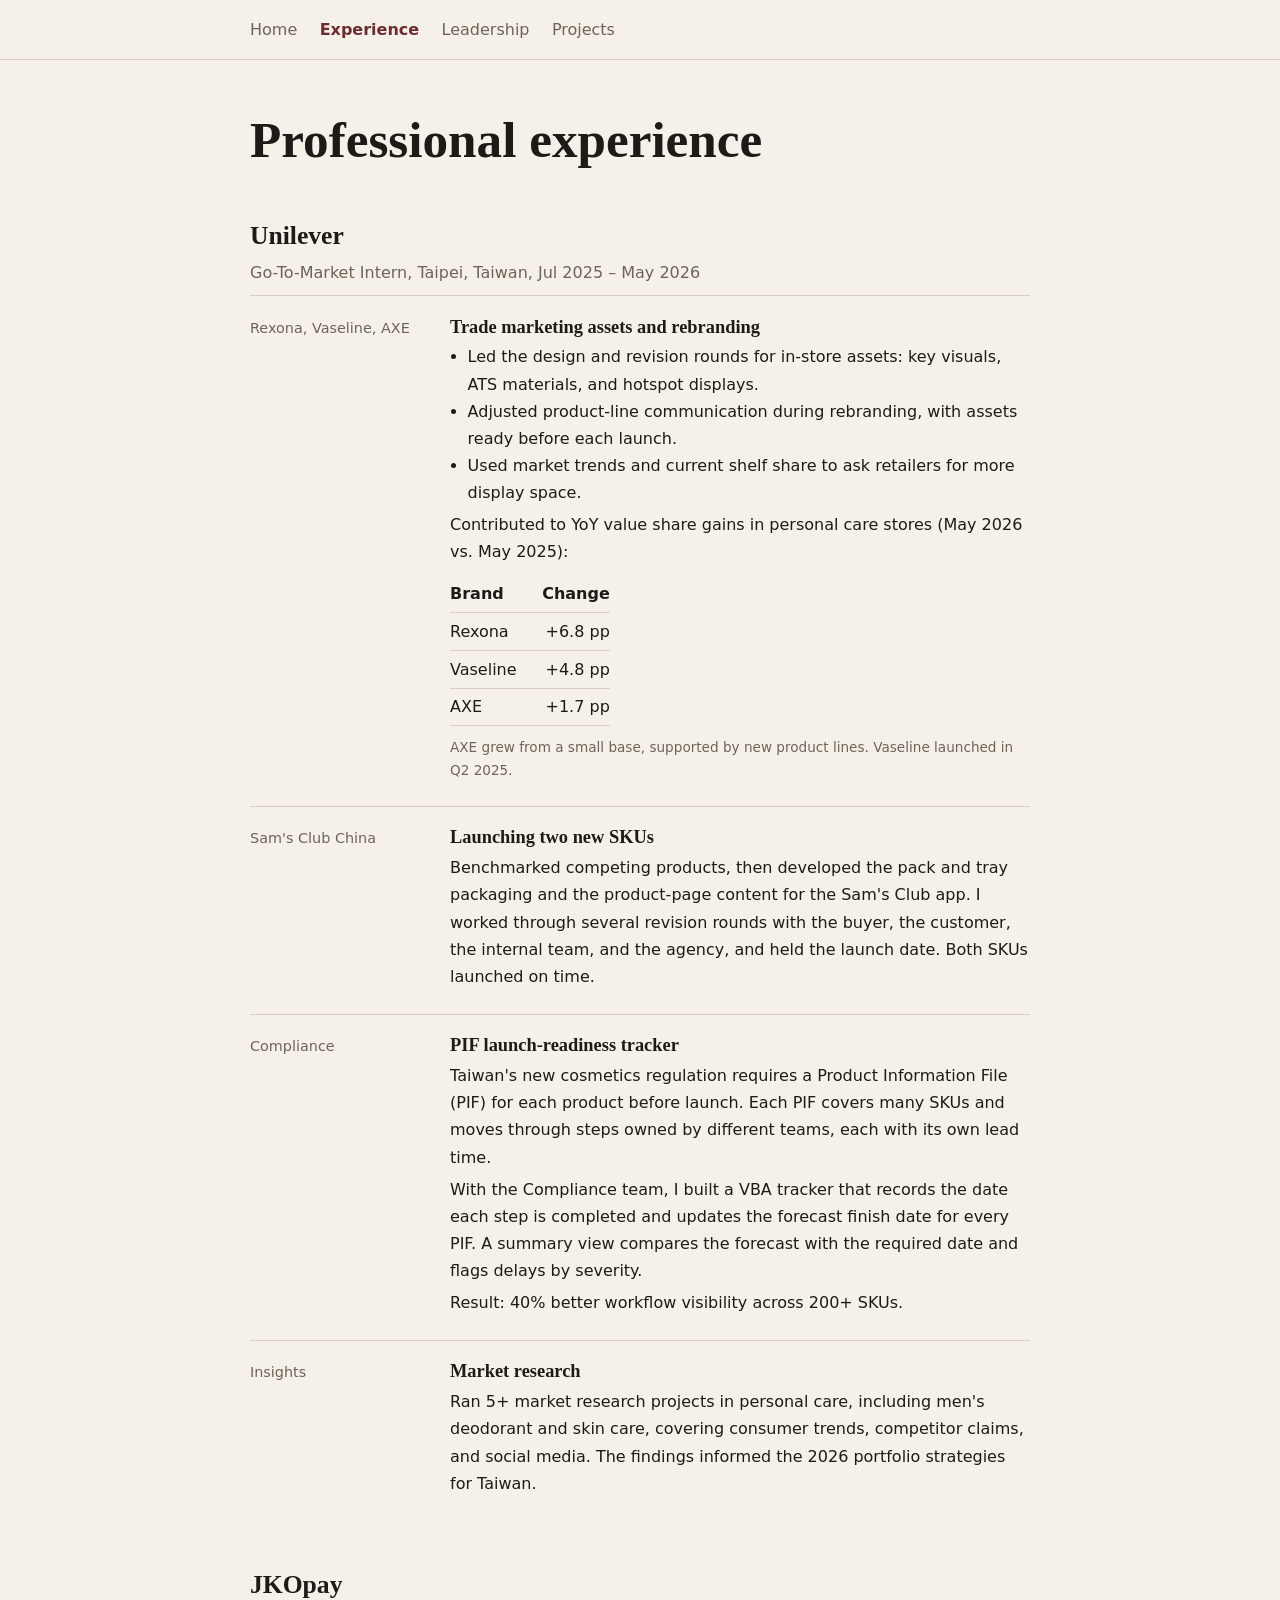
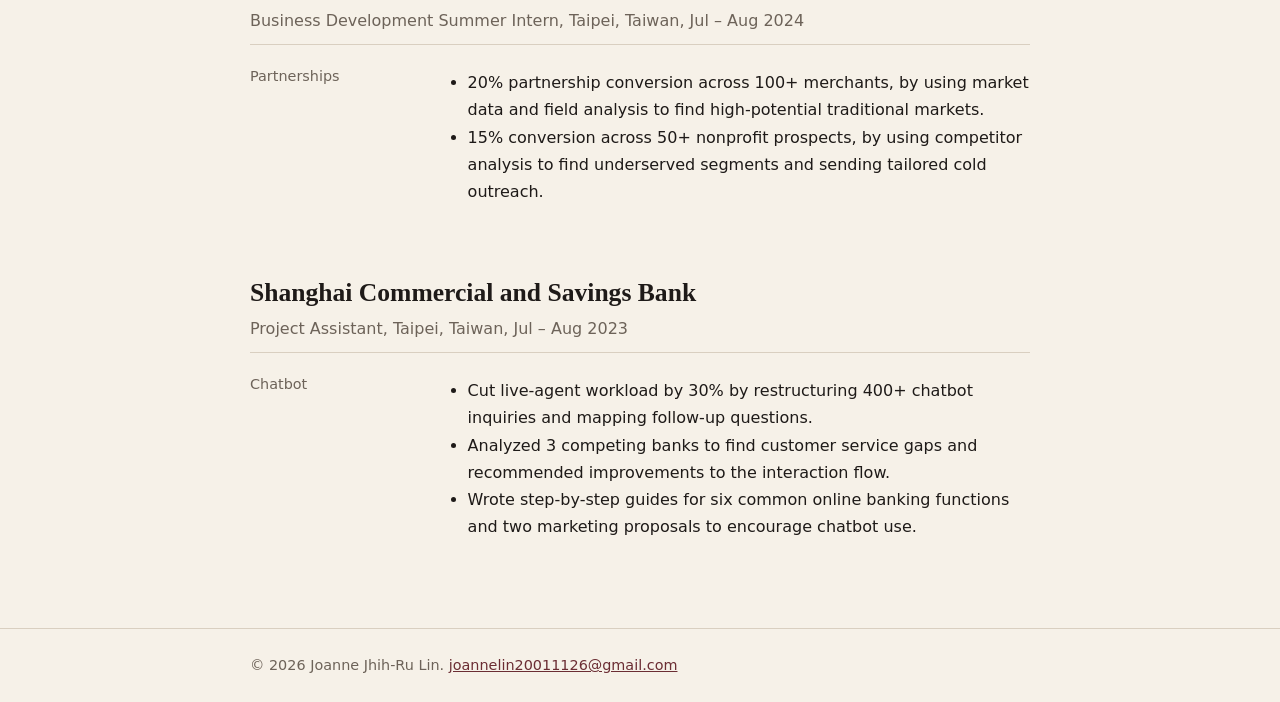
==== experience.html @ 6966dfb2 "Add files via upload" ====
<!DOCTYPE html>
<html lang="en"><head><meta charset="UTF-8"><meta name="viewport" content="width=device-width,initial-scale=1">
<title>Experience | Joanne Lin</title><meta name="description" content="Portfolio of Joanne Jhih-Ru Lin: go-to-market, marketing and consumer analytics.">
<link rel="stylesheet" href="style.css"></head><body>
<nav><div class="wrap"><a href="index.html">Home</a><a href="experience.html" aria-current="page">Experience</a><a href="leadership.html">Leadership</a><a href="projects.html">Projects</a></div></nav>
<div class="wrap">
<h1>Professional experience</h1>
<h2 id="unilever">Unilever</h2>
<p class="sub">Go-To-Market Intern, Taipei, Taiwan, Jul 2025 – May 2026</p>
<div class="row"><div class="when">Rexona, Vaseline, AXE</div><div><h3>Trade marketing assets and rebranding</h3>
<ul><li>Led the design and revision rounds for in-store assets: key visuals, ATS materials, and hotspot displays.</li>
<li>Adjusted product-line communication during rebranding, with assets ready before each launch.</li>
<li>Used market trends and current shelf share to ask retailers for more display space.</li></ul>
<p>Contributed to YoY value share gains in personal care stores (May 2026 vs. May 2025):</p>
<table><tr><th>Brand</th><th>Change</th></tr><tr><td>Rexona</td><td>+6.8 pp</td></tr><tr><td>Vaseline</td><td>+4.8 pp</td></tr><tr><td>AXE</td><td>+1.7 pp</td></tr></table>
<p class="note">AXE grew from a small base, supported by new product lines. Vaseline launched in Q2 2025.</p></div></div>
<div class="row"><div class="when">Sam's Club China</div><div><h3>Launching two new SKUs</h3>
<p>Benchmarked competing products, then developed the pack and tray packaging and the product-page content for the Sam's Club app. I worked through several revision rounds with the buyer, the customer, the internal team, and the agency, and held the launch date. Both SKUs launched on time.</p></div></div>
<div class="row"><div class="when">Compliance</div><div><h3>PIF launch-readiness tracker</h3>
<p>Taiwan's new cosmetics regulation requires a Product Information File (PIF) for each product before launch. Each PIF covers many SKUs and moves through steps owned by different teams, each with its own lead time.</p>
<p>With the Compliance team, I built a VBA tracker that records the date each step is completed and updates the forecast finish date for every PIF. A summary view compares the forecast with the required date and flags delays by severity.</p>
<p>Result: 40% better workflow visibility across 200+ SKUs.</p></div></div>
<div class="row"><div class="when">Insights</div><div><h3>Market research</h3>
<p>Ran 5+ market research projects in personal care, including men's deodorant and skin care, covering consumer trends, competitor claims, and social media. The findings informed the 2026 portfolio strategies for Taiwan.</p></div></div>
<h2 id="jkopay">JKOpay</h2>
<p class="sub">Business Development Summer Intern, Taipei, Taiwan, Jul – Aug 2024</p>
<div class="row"><div class="when">Partnerships</div><div>
<ul><li>20% partnership conversion across 100+ merchants, by using market data and field analysis to find high-potential traditional markets.</li>
<li>15% conversion across 50+ nonprofit prospects, by using competitor analysis to find underserved segments and sending tailored cold outreach.</li></ul></div></div>
<h2 id="scsb">Shanghai Commercial and Savings Bank</h2>
<p class="sub">Project Assistant, Taipei, Taiwan, Jul – Aug 2023</p>
<div class="row"><div class="when">Chatbot</div><div>
<ul><li>Cut live-agent workload by 30% by restructuring 400+ chatbot inquiries and mapping follow-up questions.</li>
<li>Analyzed 3 competing banks to find customer service gaps and recommended improvements to the interaction flow.</li>
<li>Wrote step-by-step guides for six common online banking functions and two marketing proposals to encourage chatbot use.</li></ul></div></div>
</div>
<footer><div class="wrap">© 2026 Joanne Jhih-Ru Lin. <a href="mailto:joannelin20011126@gmail.com">joannelin20011126@gmail.com</a>
<!-- LinkedIn: add  <a href="YOUR-LINKEDIN-URL">LinkedIn</a>  here -->
</div></footer>
</body></html>
---- style.css ----
:root{--bg:#f6f1e8;--ink:#1e1a18;--mute:#6d6359;--wine:#6b2d33;--line:#d9cfc0}
*{box-sizing:border-box}
html{scroll-behavior:smooth}
body{margin:0;background:var(--bg);color:var(--ink);font:16px/1.7 system-ui,-apple-system,"Segoe UI","Noto Sans TC",sans-serif}
.wrap{max-width:820px;margin:0 auto;padding:0 1.25rem}
nav{border-bottom:1px solid var(--line)}
nav .wrap{display:flex;flex-wrap:wrap;gap:1.4rem;padding:1rem 1.25rem}
nav a{color:var(--mute);text-decoration:none}
nav a[aria-current]{color:var(--wine);font-weight:600}
a{color:var(--wine)}
a:focus-visible{outline:2px solid var(--wine);outline-offset:3px}
h1,h2,h3{font-family:Georgia,"Noto Serif TC",serif;line-height:1.25}
h1{font-size:clamp(2rem,6vw,3.2rem);margin:3rem 0 .6rem}
h2{font-size:1.6rem;margin:3rem 0 .4rem}
h3{font-size:1.15rem;margin:0 0 .3rem}
.lead{font-size:1.2rem;max-width:36rem;color:var(--mute)}
.btn{display:inline-block;padding:.6rem 1.2rem;margin:0 .6rem .6rem 0;border:1px solid var(--wine);color:var(--wine);text-decoration:none;border-radius:4px}
.btn.p{background:var(--wine);color:#fff}
.facts{display:flex;flex-wrap:wrap;gap:1.5rem 2.5rem;margin:2rem 0;padding:1rem 0;border-block:1px solid var(--line)}
.facts div{max-width:13rem;font-size:.9rem;color:var(--mute)}
.facts b{display:block;font-family:Georgia,serif;font-size:1.9rem;color:var(--wine);line-height:1.2}
.sub{color:var(--mute);margin:0 0 .6rem}
.row{display:grid;grid-template-columns:11rem 1fr;gap:0 1.5rem;padding:1.2rem 0;border-top:1px solid var(--line)}
.when{color:var(--mute);font-size:.9rem}
.row p,.row ul{margin:.3rem 0}
.row ul{padding-left:1.1rem}
.tl{border-left:2px solid var(--wine);margin:1.2rem 0 0 .3rem;padding-left:1.4rem}
.tl .row{border:0;padding:.7rem 0;position:relative;grid-template-columns:10.5rem 1fr}
.tl .row:before{content:"";position:absolute;left:-1.85rem;top:1.25rem;width:10px;height:10px;border-radius:50%;background:var(--wine)}
table{border-collapse:collapse;margin:.6rem 0}
th,td{padding:.3rem 1.6rem .3rem 0;border-bottom:1px solid var(--line);text-align:left}
th:last-child,td:last-child{text-align:right;padding-right:0}
.note{font-size:.85rem;color:var(--mute)}
footer{margin-top:4rem;padding:1.5rem 0;border-top:1px solid var(--line);color:var(--mute);font-size:.9rem}
@media(max-width:640px){.row,.tl .row{grid-template-columns:1fr}.when{margin-bottom:.2rem}}
@media(prefers-reduced-motion:reduce){html{scroll-behavior:auto}}
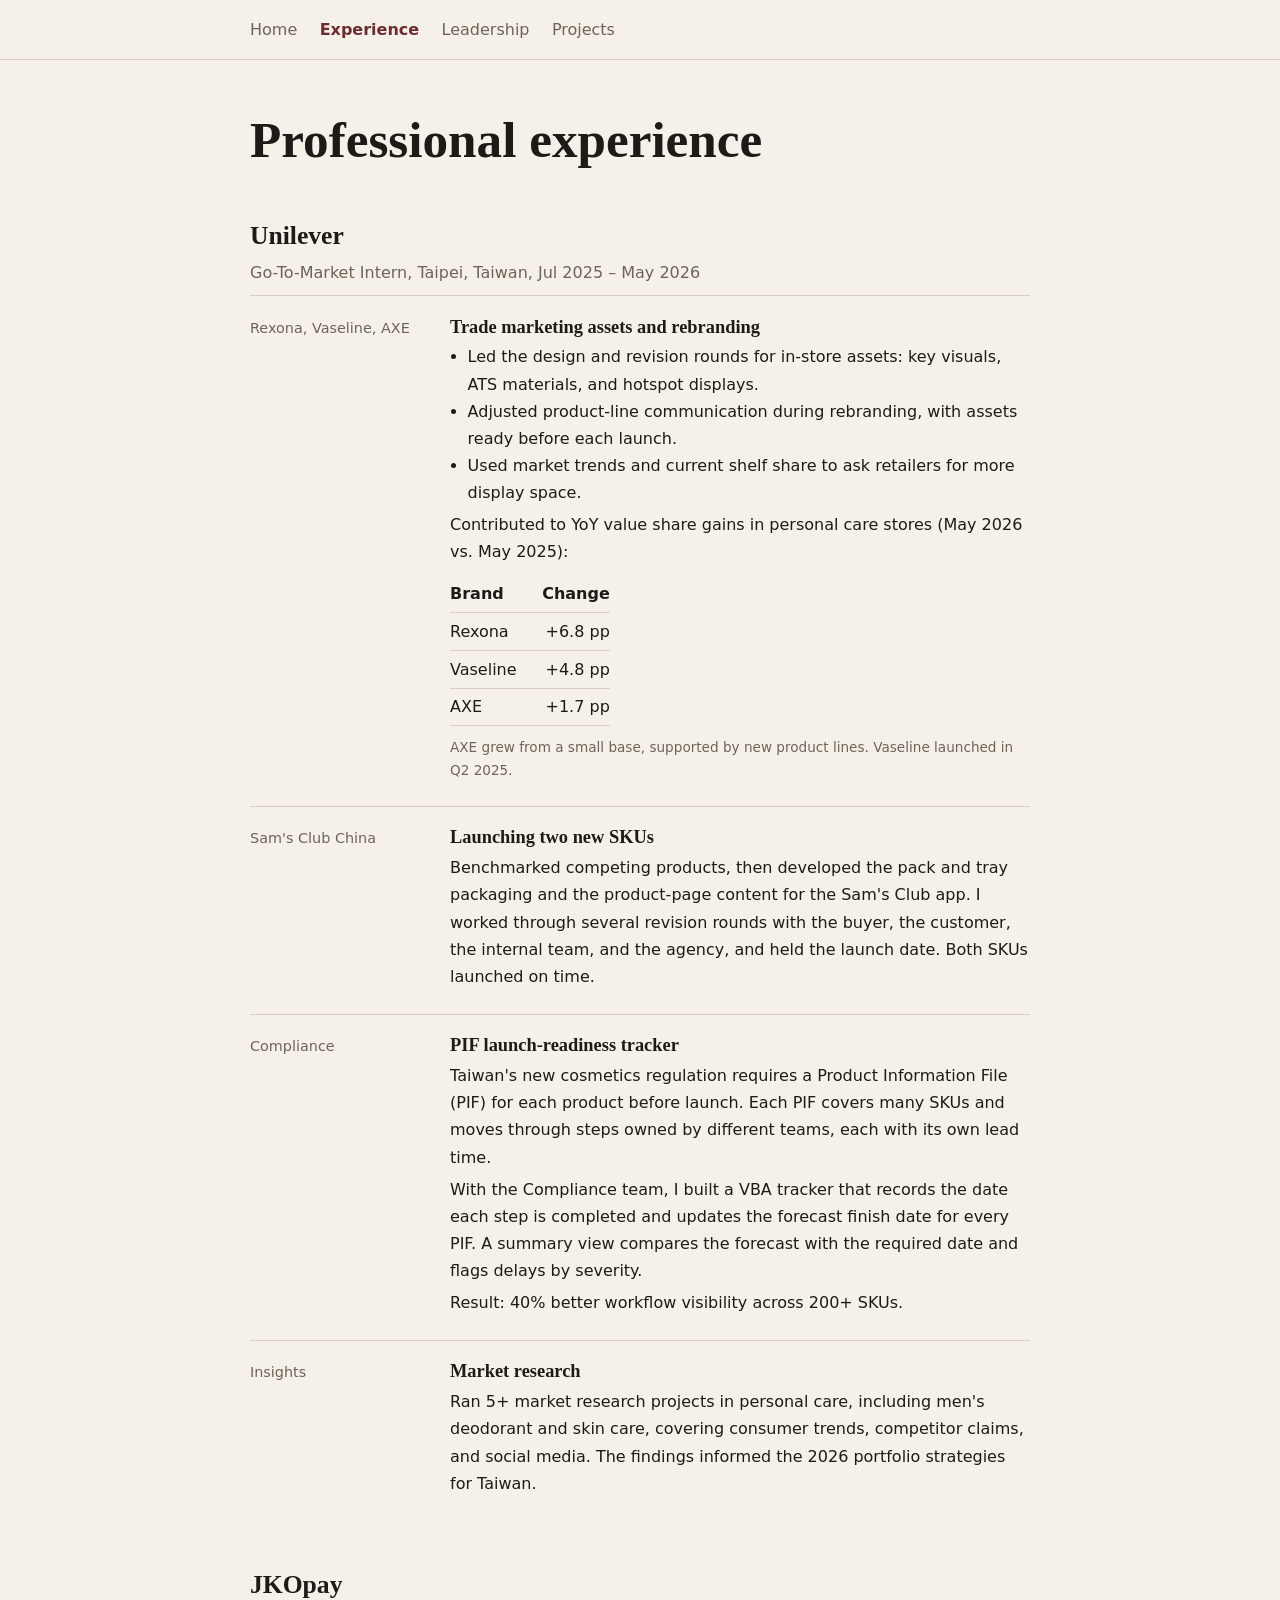
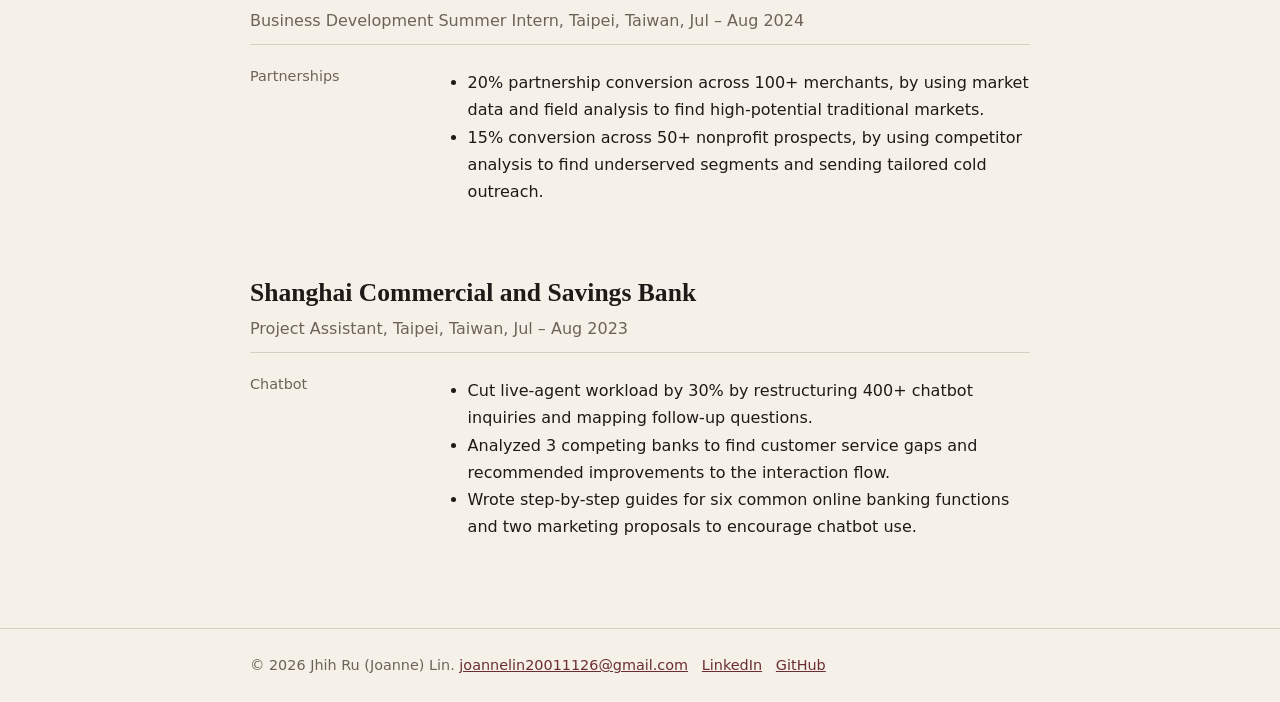
==== commit 74f88f7c: "Add files via upload" ====
--- a/experience.html
+++ b/experience.html
@@ -34,7 +34,7 @@
 <li>Analyzed 3 competing banks to find customer service gaps and recommended improvements to the interaction flow.</li>
 <li>Wrote step-by-step guides for six common online banking functions and two marketing proposals to encourage chatbot use.</li></ul></div></div>
 </div>
-<footer><div class="wrap">© 2026 Joanne Jhih-Ru Lin. <a href="mailto:joannelin20011126@gmail.com">joannelin20011126@gmail.com</a>
-<!-- LinkedIn: add  <a href="YOUR-LINKEDIN-URL">LinkedIn</a>  here -->
+<footer><div class="wrap">© 2026 Jhih Ru (Joanne) Lin. <a href="mailto:joannelin20011126@gmail.com">joannelin20011126@gmail.com</a>
+&nbsp; <a href="https://www.linkedin.com/in/joannelin1126">LinkedIn</a> &nbsp; <a href="https://github.com/joannelin1126?tab=repositories">GitHub</a>
 </div></footer>
 </body></html>
--- a/style.css
+++ b/style.css
@@ -3,6 +3,7 @@
 html{scroll-behavior:smooth}
 body{margin:0;background:var(--bg);color:var(--ink);font:16px/1.7 system-ui,-apple-system,"Segoe UI","Noto Sans TC",sans-serif}
 .wrap{max-width:820px;margin:0 auto;padding:0 1.25rem}
+.wrap.wide{max-width:1040px}
 nav{border-bottom:1px solid var(--line)}
 nav .wrap{display:flex;flex-wrap:wrap;gap:1.4rem;padding:1rem 1.25rem}
 nav a{color:var(--mute);text-decoration:none}
@@ -24,13 +25,41 @@
 .when{color:var(--mute);font-size:.9rem}
 .row p,.row ul{margin:.3rem 0}
 .row ul{padding-left:1.1rem}
-.tl{border-left:2px solid var(--wine);margin:1.2rem 0 0 .3rem;padding-left:1.4rem}
-.tl .row{border:0;padding:.7rem 0;position:relative;grid-template-columns:10.5rem 1fr}
-.tl .row:before{content:"";position:absolute;left:-1.85rem;top:1.25rem;width:10px;height:10px;border-radius:50%;background:var(--wine)}
 table{border-collapse:collapse;margin:.6rem 0}
 th,td{padding:.3rem 1.6rem .3rem 0;border-bottom:1px solid var(--line);text-align:left}
 th:last-child,td:last-child{text-align:right;padding-right:0}
 .note{font-size:.85rem;color:var(--mute)}
 footer{margin-top:4rem;padding:1.5rem 0;border-top:1px solid var(--line);color:var(--mute);font-size:.9rem}
-@media(max-width:640px){.row,.tl .row{grid-template-columns:1fr}.when{margin-bottom:.2rem}}
+.page{display:grid;grid-template-columns:250px 1fr;gap:0 3.5rem;align-items:start}
+.side{position:sticky;top:1.5rem;padding-top:2.5rem}
+.mono{width:88px;height:88px;border-radius:50%;background:var(--wine);color:var(--bg);font:700 1.9rem Georgia,serif;display:grid;place-items:center;margin-bottom:1rem}
+.side h1{font-size:1.5rem;margin:0 0 .6rem}
+.side h1 a{color:var(--ink);text-decoration:none}
+.side h1 a:hover{color:var(--wine)}
+.side p{color:var(--mute);margin:0 0 1.2rem}
+.contact{list-style:none;padding:0;margin:0 0 1.2rem}
+.contact li{display:flex;align-items:center;gap:.6rem;margin:.4rem 0}
+.contact a{color:var(--ink);text-decoration:none;overflow-wrap:anywhere}
+.contact a:hover{color:var(--wine)}
+.ic{width:18px;height:18px;fill:currentColor;flex:none;color:var(--wine)}
+.main h2:first-child{margin-top:2.6rem}
+.item{display:grid;grid-template-columns:1fr auto;gap:0 1.5rem;padding:.9rem 0;border-top:1px solid var(--line)}
+.item h3{font-size:1.12rem;margin:0}
+.org{color:var(--wine);font-weight:600}
+.item .r{text-align:right;color:var(--mute);font-size:.9rem}
+.item p{grid-column:1/-1;margin:.3rem 0 0}
+.tl{border-left:2px solid var(--wine);margin:1rem 0 0 .3rem;padding-left:1.4rem}
+.tl .item{border:0;position:relative;padding:.8rem 0}
+.tl .item:before{content:"";position:absolute;left:-1.85rem;top:1.3rem;width:10px;height:10px;border-radius:50%;background:var(--wine)}
+.sk{margin:1rem 0 .4rem;font-weight:600}
+.chip{display:inline-block;padding:.15rem .8rem;margin:.2rem .35rem .2rem 0;border-radius:99px;border:1px solid var(--line);background:#fffdf8;font-size:.92rem}
+.chip i{font-style:normal;color:var(--mute);font-size:.8rem;margin-left:.3rem}
+.chip.code{background:var(--wine);border-color:var(--wine);color:var(--bg);font-family:ui-monospace,Menlo,Consolas,monospace;font-size:.88rem}
+.chip.tool{border-color:var(--wine);color:var(--wine)}
+.soft{display:grid;grid-template-columns:repeat(auto-fit,minmax(220px,1fr));gap:1rem 1.6rem;margin-top:.6rem}
+.soft div{border-left:3px solid var(--wine);padding-left:.8rem}
+.soft b{display:block}
+.soft span{color:var(--mute);font-size:.88rem;line-height:1.5;display:block}
+@media(max-width:860px){.page{grid-template-columns:1fr}.side{position:static;padding-top:1.5rem}.main h2:first-child{margin-top:1.5rem}}
+@media(max-width:640px){.row{grid-template-columns:1fr}.when{margin-bottom:.2rem}.item{grid-template-columns:1fr}.item .r{text-align:left}}
 @media(prefers-reduced-motion:reduce){html{scroll-behavior:auto}}
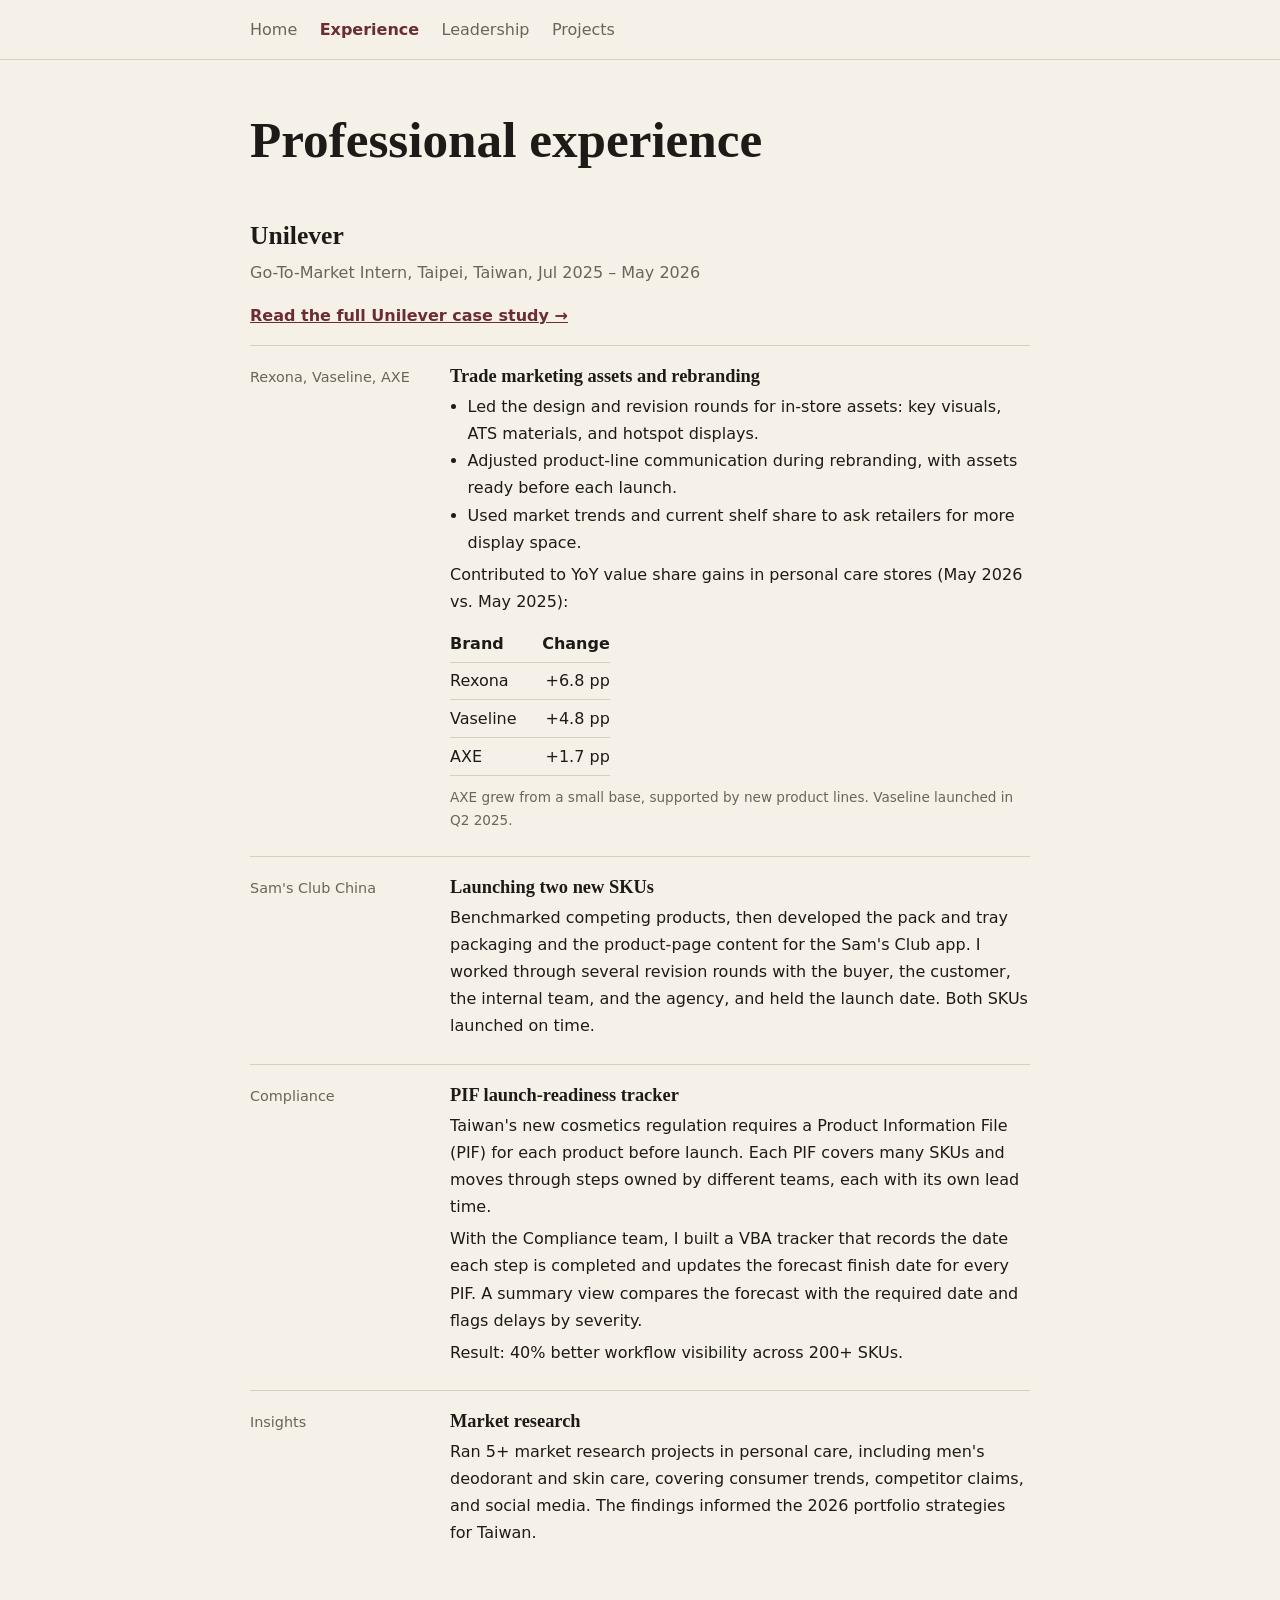
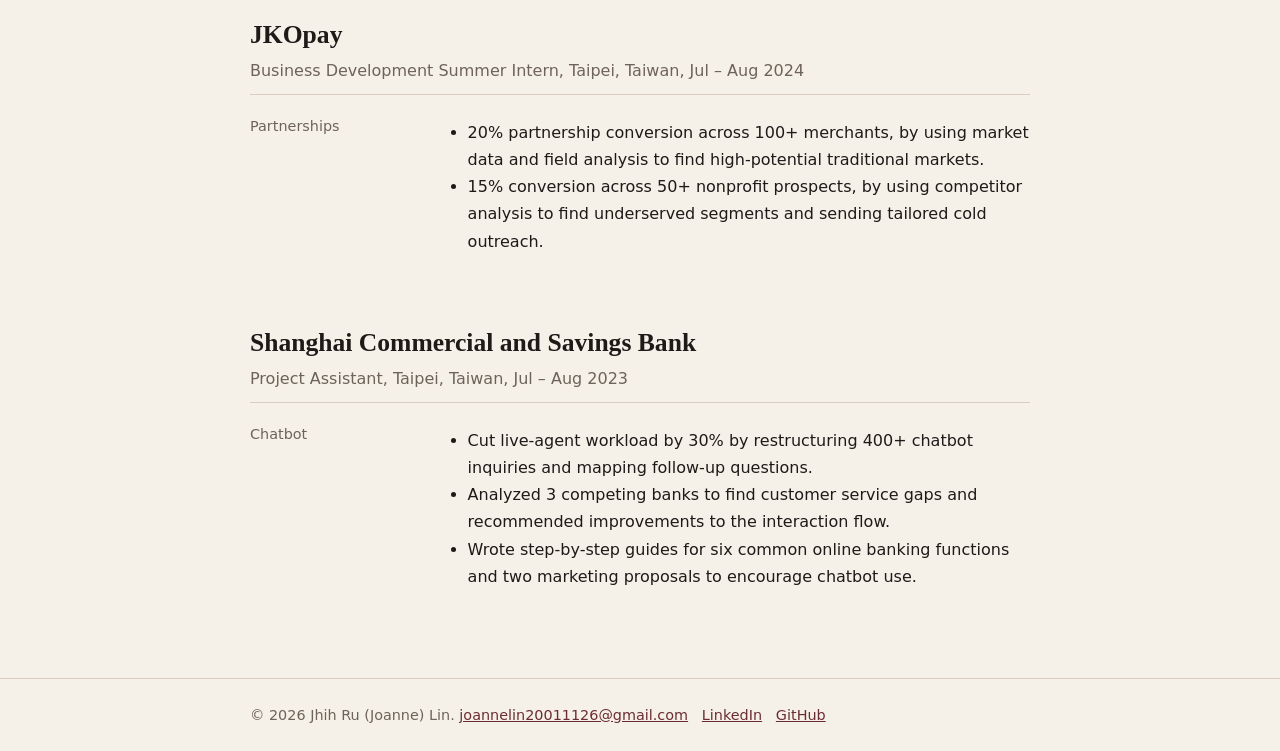
==== commit eb38e1d4: "Add files via upload" ====
--- a/experience.html
+++ b/experience.html
@@ -7,6 +7,7 @@
 <h1>Professional experience</h1>
 <h2 id="unilever">Unilever</h2>
 <p class="sub">Go-To-Market Intern, Taipei, Taiwan, Jul 2025 – May 2026</p>
+<p><a href="unilever.html"><b>Read the full Unilever case study →</b></a></p>
 <div class="row"><div class="when">Rexona, Vaseline, AXE</div><div><h3>Trade marketing assets and rebranding</h3>
 <ul><li>Led the design and revision rounds for in-store assets: key visuals, ATS materials, and hotspot displays.</li>
 <li>Adjusted product-line communication during rebranding, with assets ready before each launch.</li>
--- a/style.css
+++ b/style.css
@@ -30,36 +30,93 @@
 th:last-child,td:last-child{text-align:right;padding-right:0}
 .note{font-size:.85rem;color:var(--mute)}
 footer{margin-top:4rem;padding:1.5rem 0;border-top:1px solid var(--line);color:var(--mute);font-size:.9rem}
-.page{display:grid;grid-template-columns:250px 1fr;gap:0 3.5rem;align-items:start}
-.side{position:sticky;top:1.5rem;padding-top:2.5rem}
-.mono{width:88px;height:88px;border-radius:50%;background:var(--wine);color:var(--bg);font:700 1.9rem Georgia,serif;display:grid;place-items:center;margin-bottom:1rem}
-.side h1{font-size:1.5rem;margin:0 0 .6rem}
-.side h1 a{color:var(--ink);text-decoration:none}
-.side h1 a:hover{color:var(--wine)}
-.side p{color:var(--mute);margin:0 0 1.2rem}
-.contact{list-style:none;padding:0;margin:0 0 1.2rem}
-.contact li{display:flex;align-items:center;gap:.6rem;margin:.4rem 0}
-.contact a{color:var(--ink);text-decoration:none;overflow-wrap:anywhere}
+.page{display:grid;grid-template-columns:260px 1fr;gap:0 3rem;align-items:start}
+.page>*{min-width:0}
+.side{position:sticky;top:1.5rem;padding-top:2.2rem}
+.photo{display:block;width:100%;height:auto;border-radius:6px;margin-bottom:1.4rem}
+.contact{list-style:none;padding:0;margin:0}
+.contact li{display:flex;align-items:center;gap:.7rem;margin:.7rem 0;font-size:.9rem}
+.contact a{color:var(--ink)}
 .contact a:hover{color:var(--wine)}
-.ic{width:18px;height:18px;fill:currentColor;flex:none;color:var(--wine)}
-.main h2:first-child{margin-top:2.6rem}
-.item{display:grid;grid-template-columns:1fr auto;gap:0 1.5rem;padding:.9rem 0;border-top:1px solid var(--line)}
-.item h3{font-size:1.12rem;margin:0}
-.org{color:var(--wine);font-weight:600}
-.item .r{text-align:right;color:var(--mute);font-size:.9rem}
-.item p{grid-column:1/-1;margin:.3rem 0 0}
-.tl{border-left:2px solid var(--wine);margin:1rem 0 0 .3rem;padding-left:1.4rem}
-.tl .item{border:0;position:relative;padding:.8rem 0}
-.tl .item:before{content:"";position:absolute;left:-1.85rem;top:1.3rem;width:10px;height:10px;border-radius:50%;background:var(--wine)}
-.sk{margin:1rem 0 .4rem;font-weight:600}
+.ic{width:20px;height:20px;fill:currentColor;flex:none;color:var(--wine)}
+.main h1{font-size:clamp(2rem,5vw,2.8rem);margin:2.2rem 0 .4rem}
+.tag{font-size:1.15rem;color:var(--mute);max-width:36rem;margin:0 0 1.1rem}
+.main h2{font-size:1.45rem;margin:2.6rem 0 .8rem}
+.main p{max-width:42rem}
+.edu{display:grid;grid-template-columns:44px 1fr auto;gap:0 1rem;align-items:start;margin:1rem 0}
+.edu img{width:44px;height:44px;border-radius:50%;object-fit:contain;background:#fff;border:1px solid var(--line);padding:2px}
+.edu img.cov{object-fit:cover;padding:0}
+.edu b{display:block;font-family:Georgia,"Noto Serif TC",serif;color:var(--wine)}
+.edu em,.edu .r{color:var(--mute);font-size:.92rem}
+.edu .r{text-align:right}
+.edu ul{margin:.2rem 0 0;padding-left:1.1rem;font-size:.92rem}
+.exp{border-left:2px solid var(--wine);padding-left:1.2rem;margin-top:.6rem}
+.job{display:grid;grid-template-columns:112px 1fr;gap:0 1.3rem;padding:.5rem 0 1.1rem}
+.job img{width:100%;max-height:64px;object-fit:contain;object-position:left top}
+.job h3{font-size:1.15rem;margin:0}
+.meta{font-size:.82rem;color:var(--mute);margin:.1rem 0 .5rem}
+.job ul{margin:0;padding-left:1.2rem}
+.sr{display:grid;grid-template-columns:110px 1fr;gap:.2rem 1rem;align-items:center;margin:.7rem 0}
+.sr b{font-family:Georgia,"Noto Serif TC",serif}
 .chip{display:inline-block;padding:.15rem .8rem;margin:.2rem .35rem .2rem 0;border-radius:99px;border:1px solid var(--line);background:#fffdf8;font-size:.92rem}
 .chip i{font-style:normal;color:var(--mute);font-size:.8rem;margin-left:.3rem}
 .chip.code{background:var(--wine);border-color:var(--wine);color:var(--bg);font-family:ui-monospace,Menlo,Consolas,monospace;font-size:.88rem}
 .chip.tool{border-color:var(--wine);color:var(--wine)}
-.soft{display:grid;grid-template-columns:repeat(auto-fit,minmax(220px,1fr));gap:1rem 1.6rem;margin-top:.6rem}
-.soft div{border-left:3px solid var(--wine);padding-left:.8rem}
-.soft b{display:block}
-.soft span{color:var(--mute);font-size:.88rem;line-height:1.5;display:block}
-@media(max-width:860px){.page{grid-template-columns:1fr}.side{position:static;padding-top:1.5rem}.main h2:first-child{margin-top:1.5rem}}
-@media(max-width:640px){.row{grid-template-columns:1fr}.when{margin-bottom:.2rem}.item{grid-template-columns:1fr}.item .r{text-align:left}}
+@media(max-width:860px){.page{grid-template-columns:minmax(0,1fr)}.contact a{overflow-wrap:anywhere}.side{position:static;display:grid;grid-template-columns:150px 1fr;gap:0 1.2rem;align-items:start;padding-top:1.2rem}.photo{margin:0}.contact li:first-child{margin-top:0}.main h1{margin-top:1.4rem}}
+@media(max-width:640px){.row{grid-template-columns:1fr}.when{margin-bottom:.2rem}.job{grid-template-columns:68px 1fr;gap:0 .9rem}.edu{grid-template-columns:44px 1fr}.edu .r{grid-column:2;text-align:left}.sr{grid-template-columns:1fr}}
 @media(prefers-reduced-motion:reduce){html{scroll-behavior:auto}}
+.uni{display:grid;grid-template-columns:230px minmax(0,1fr);gap:0 3rem;align-items:start}
+.uni [id]{scroll-margin-top:1rem}
+.toc{position:sticky;top:1rem;max-height:calc(100vh - 2rem);overflow:auto;padding:1.6rem 0;display:flex;flex-direction:column;font-size:.92rem}
+.toc a{color:var(--mute);text-decoration:none;padding:.22rem 0 .22rem .8rem;border-left:2px solid transparent}
+.toc a.h{color:var(--ink);font-weight:600;margin-top:.7rem}
+.toc a.s{padding-left:1.5rem;font-size:.86rem}
+.toc a:hover{color:var(--wine)}
+.toc a.on{color:var(--wine);border-left-color:var(--wine);font-weight:600}
+.toc b{font:700 1.25rem Georgia,serif;margin:.4rem 0 .6rem .8rem}
+.uni main h1{font-size:clamp(1.9rem,4.5vw,2.6rem);margin:2.2rem 0 .4rem}
+.uni main h2{font-size:1.9rem;margin:4.5rem 0 .3rem;border-top:1px solid var(--line);padding-top:1.6rem}
+.uni main h3{font-size:1.4rem;margin:3rem 0 .3rem}
+.eb{font-size:.78rem;letter-spacing:.08em;color:var(--wine);font-weight:700;text-transform:uppercase;margin:0}
+.ov{display:grid;grid-template-columns:minmax(0,1fr) 190px;gap:1.5rem;align-items:center}
+.ov img{width:100%;border-radius:8px}
+.g{display:grid;grid-template-columns:repeat(auto-fit,minmax(200px,1fr));gap:1rem;margin:1rem 0}
+.c{background:#fffdf8;border:1px solid var(--line);border-radius:10px;padding:1rem 1.2rem}
+.c b{display:block;font-family:Georgia,serif;color:var(--wine);margin-bottom:.3rem}
+.c big{display:block;font:700 1.9rem Georgia,serif;color:var(--wine);line-height:1.2}
+.c.hl,.st.hl{background:#efe0dc}
+.c.lk{display:block;color:var(--ink);text-decoration:none}
+.c.lk:hover{border-color:var(--wine)}
+.st{display:grid;grid-template-columns:8.5rem 1fr;gap:.2rem 1rem;background:#fffdf8;border:1px solid var(--line);border-radius:10px;padding:.7rem 1.1rem;margin:.5rem 0}
+.st b{color:var(--wine)}
+.call{background:#efe0dc;border-radius:10px;padding:.8rem 1.2rem;font-weight:600;color:var(--wine);margin:1rem 0}
+.gal{display:grid;grid-template-columns:repeat(auto-fit,minmax(170px,1fr));gap:.8rem;margin:.6rem 0 1.4rem}
+.gal figure,.br figure{margin:0}
+.gal img,.br img,.fig img{width:100%;border-radius:8px;border:1px solid var(--line);background:#fff;cursor:zoom-in;display:block}
+.gal img{aspect-ratio:4/3;object-fit:cover}
+figcaption{font-size:.82rem;color:var(--mute);margin-top:.3rem}
+.rowl{display:grid;grid-template-columns:7.5rem 1fr;gap:1rem;align-items:start;margin:1.1rem 0}
+.br{display:grid;grid-template-columns:minmax(0,1.6fr) minmax(0,1fr);gap:1.2rem;align-items:start;margin:1rem 0}
+.why{margin:.2rem 0 1.4rem}.why b{color:var(--wine)}
+.bar{display:grid;grid-template-columns:5.5rem 1fr 5rem;align-items:center;gap:.8rem;margin:.7rem 0}
+.bar div{background:#e9dfd3;border-radius:3px}
+.bar i{display:block;height:1.1rem;background:var(--wine);border-radius:3px;width:calc(var(--v)*1%)}
+.bar em{font-style:normal;font-weight:700;color:var(--wine)}
+.flow{display:flex;flex-wrap:wrap;gap:.5rem;align-items:center;margin:1rem 0}
+.flow span{background:#fffdf8;border:1px solid var(--line);border-radius:8px;padding:.4rem .9rem;font-weight:600;color:var(--wine)}
+.flow span.hl{background:#efe0dc}
+.flow span:not(:last-child)::after{content:"→";margin-left:.7rem;color:var(--mute)}
+.tb{width:100%;font-size:.9rem;margin:.8rem 0}
+.tb th,.tb td,.tb th:last-child,.tb td:last-child{padding:.45rem .7rem;text-align:left;border:0}
+.tb th{background:var(--wine);color:var(--bg)}
+.tb tr:nth-child(even) td{background:#efe6dc}
+.ok{color:#3d6b4f;font-weight:700}.rk{color:var(--wine);font-weight:700}
+.sm{font-size:.85rem;color:var(--mute)}
+.fig{margin:1rem 0}.fig svg{width:100%;height:auto}
+dialog{border:0;padding:0;background:none;max-width:92vw;max-height:92vh}
+dialog::backdrop{background:#000b}
+dialog img{max-width:92vw;max-height:92vh;display:block;border-radius:6px}
+@media(max-width:860px){.uni{grid-template-columns:minmax(0,1fr)}.toc{position:sticky;top:0;flex-direction:row;overflow-x:auto;max-height:none;background:var(--bg);padding:.5rem 0;z-index:5;border-bottom:1px solid var(--line);white-space:nowrap}.toc a.s,.toc b{display:none}.toc a,.toc a.h{border-left:0;border-bottom:2px solid transparent;padding:.3rem .6rem;margin:0}.toc a.on{border-bottom-color:var(--wine)}.br,.ov{grid-template-columns:1fr}.rowl{grid-template-columns:1fr}.st{grid-template-columns:1fr}.ov img{max-width:200px}}
+.wrap.uni{max-width:1200px}
+.tb{display:block;overflow-x:auto}
+@media(max-width:640px){.bar{grid-template-columns:4.5rem 1fr 4.2rem;gap:.5rem}.gal{grid-template-columns:repeat(auto-fit,minmax(130px,1fr))}}
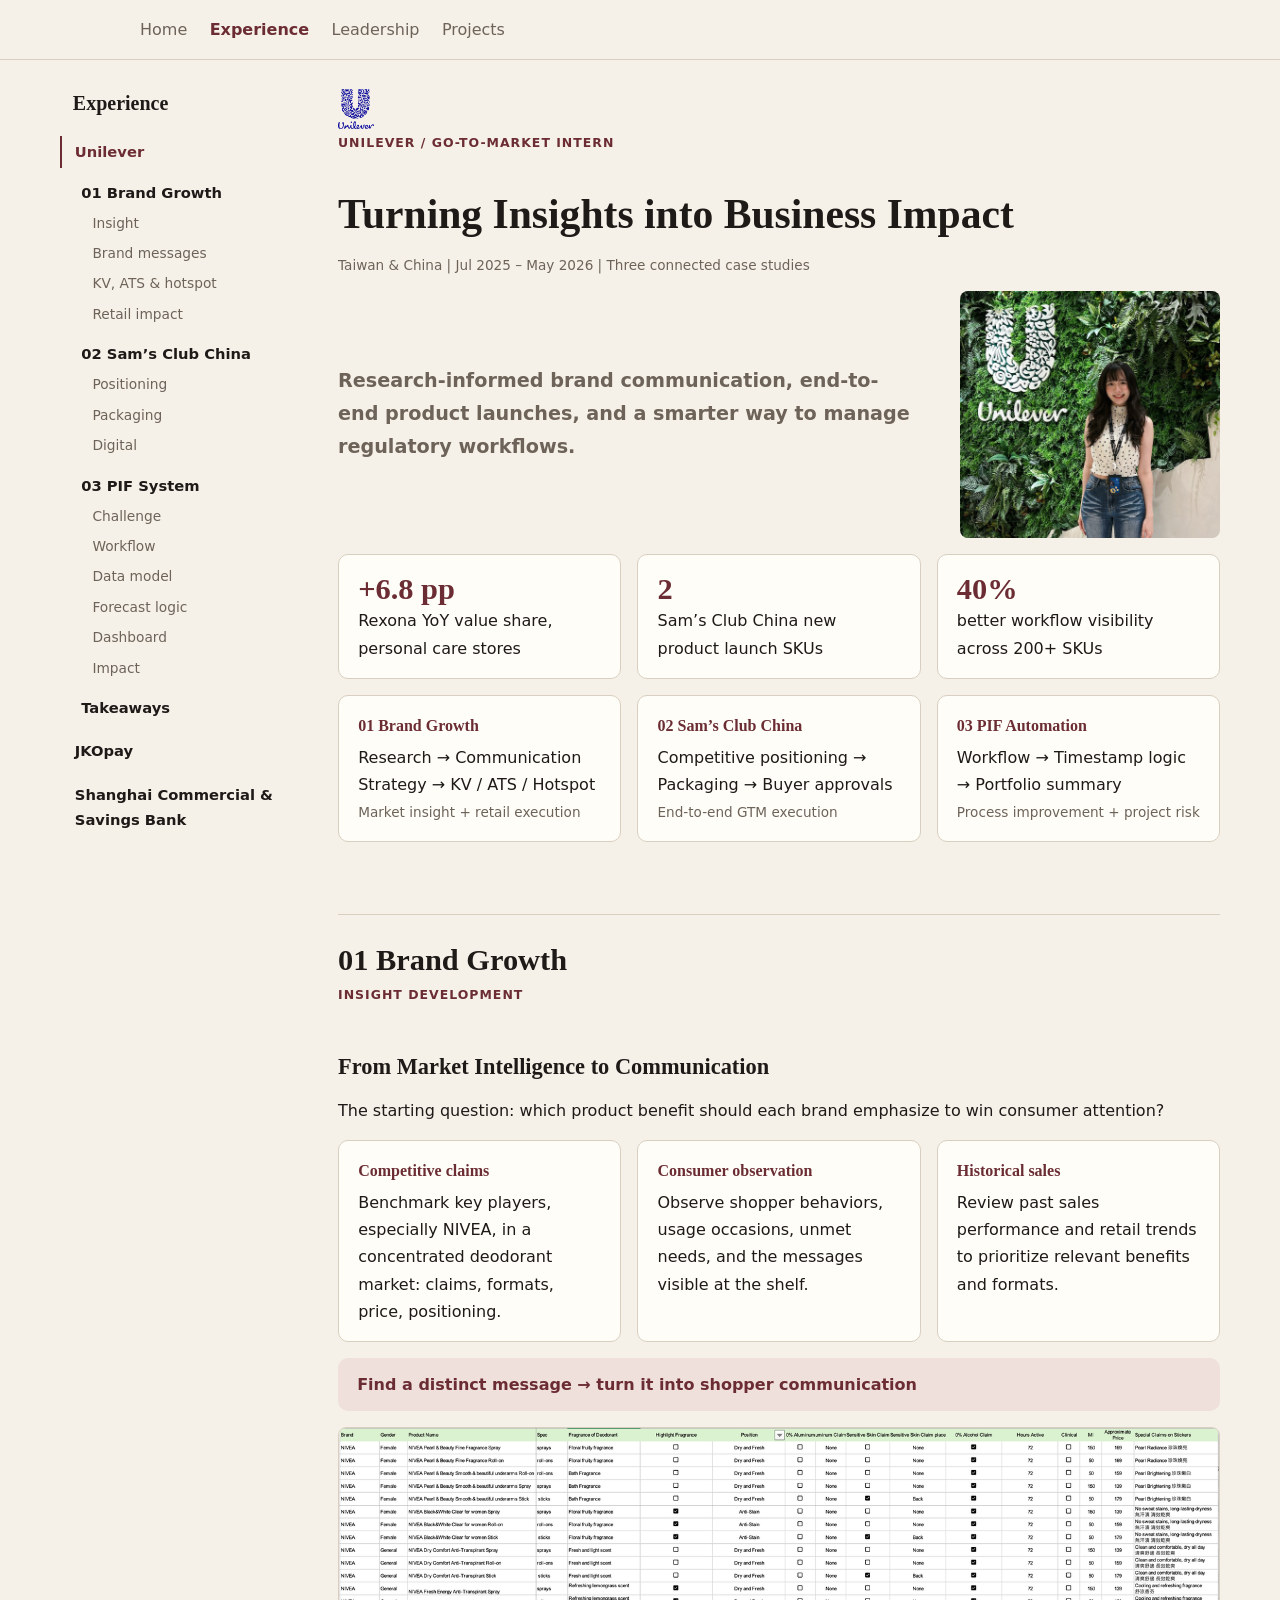
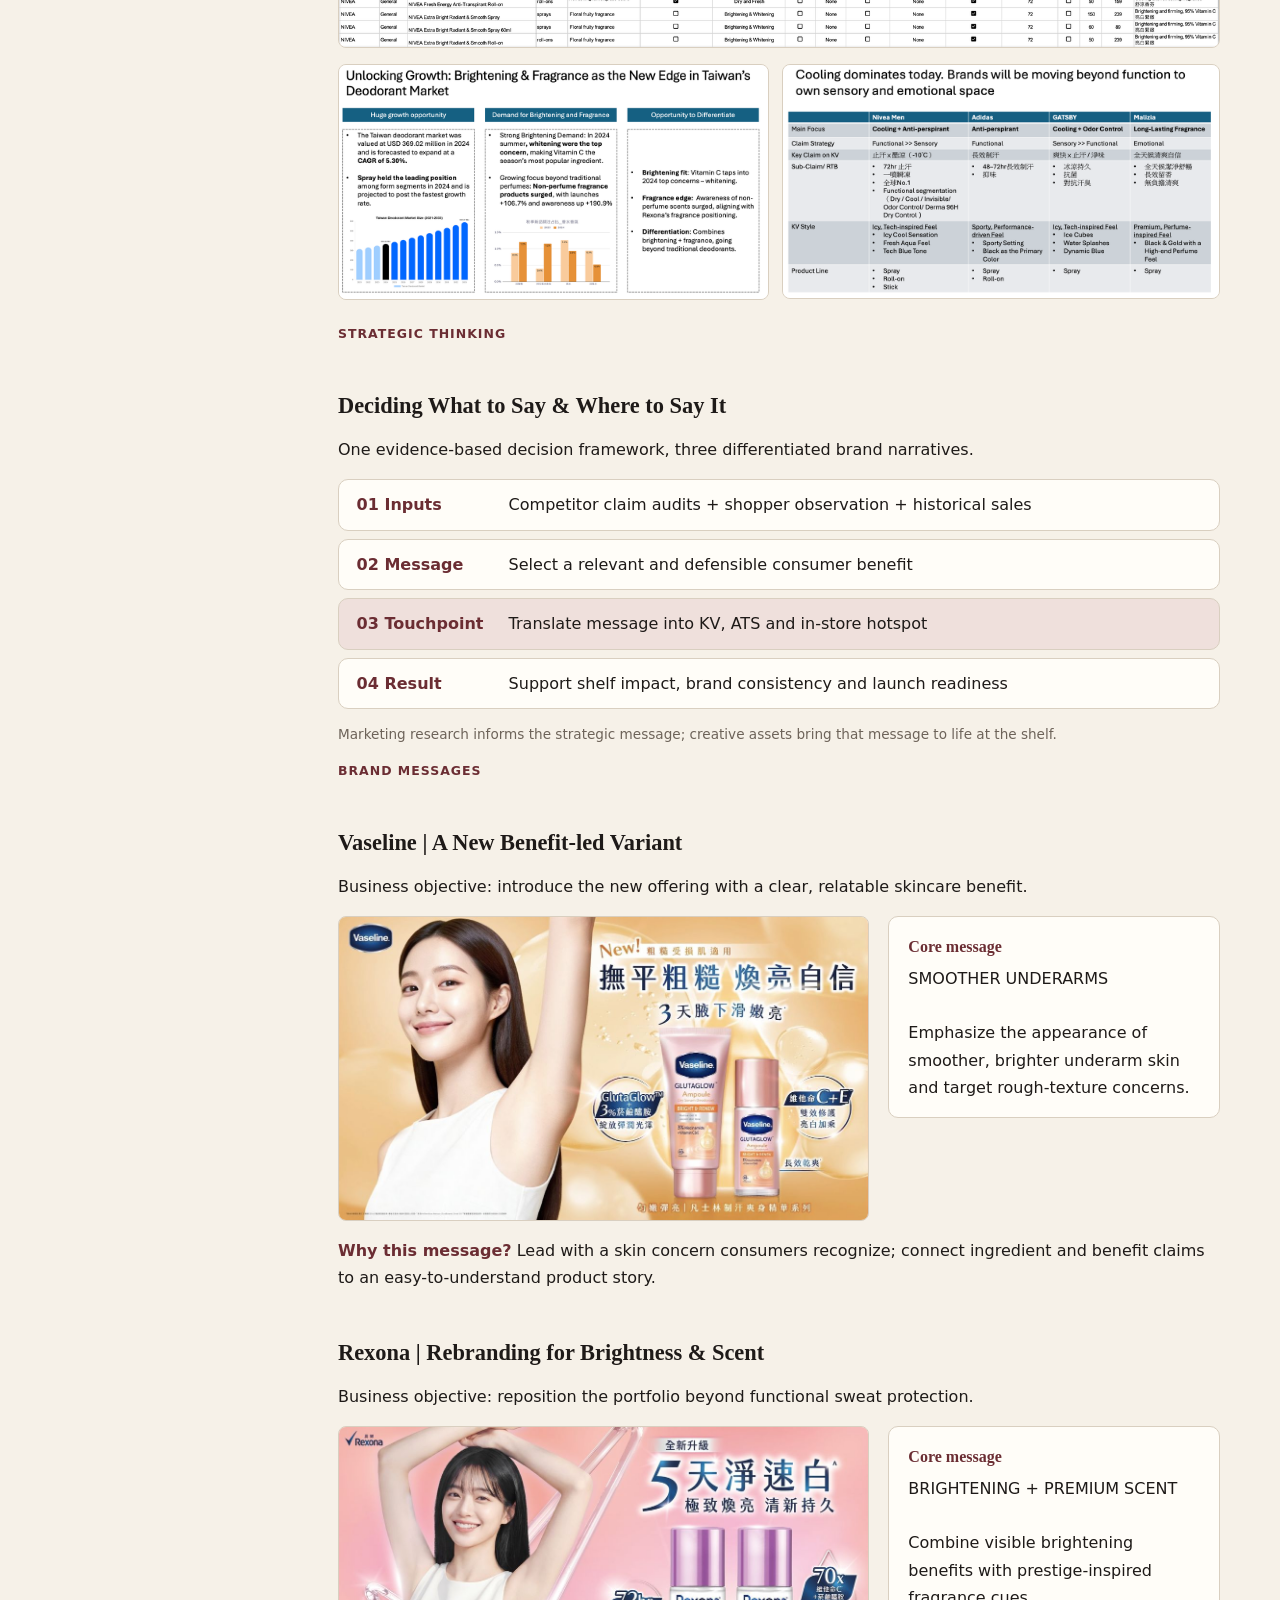
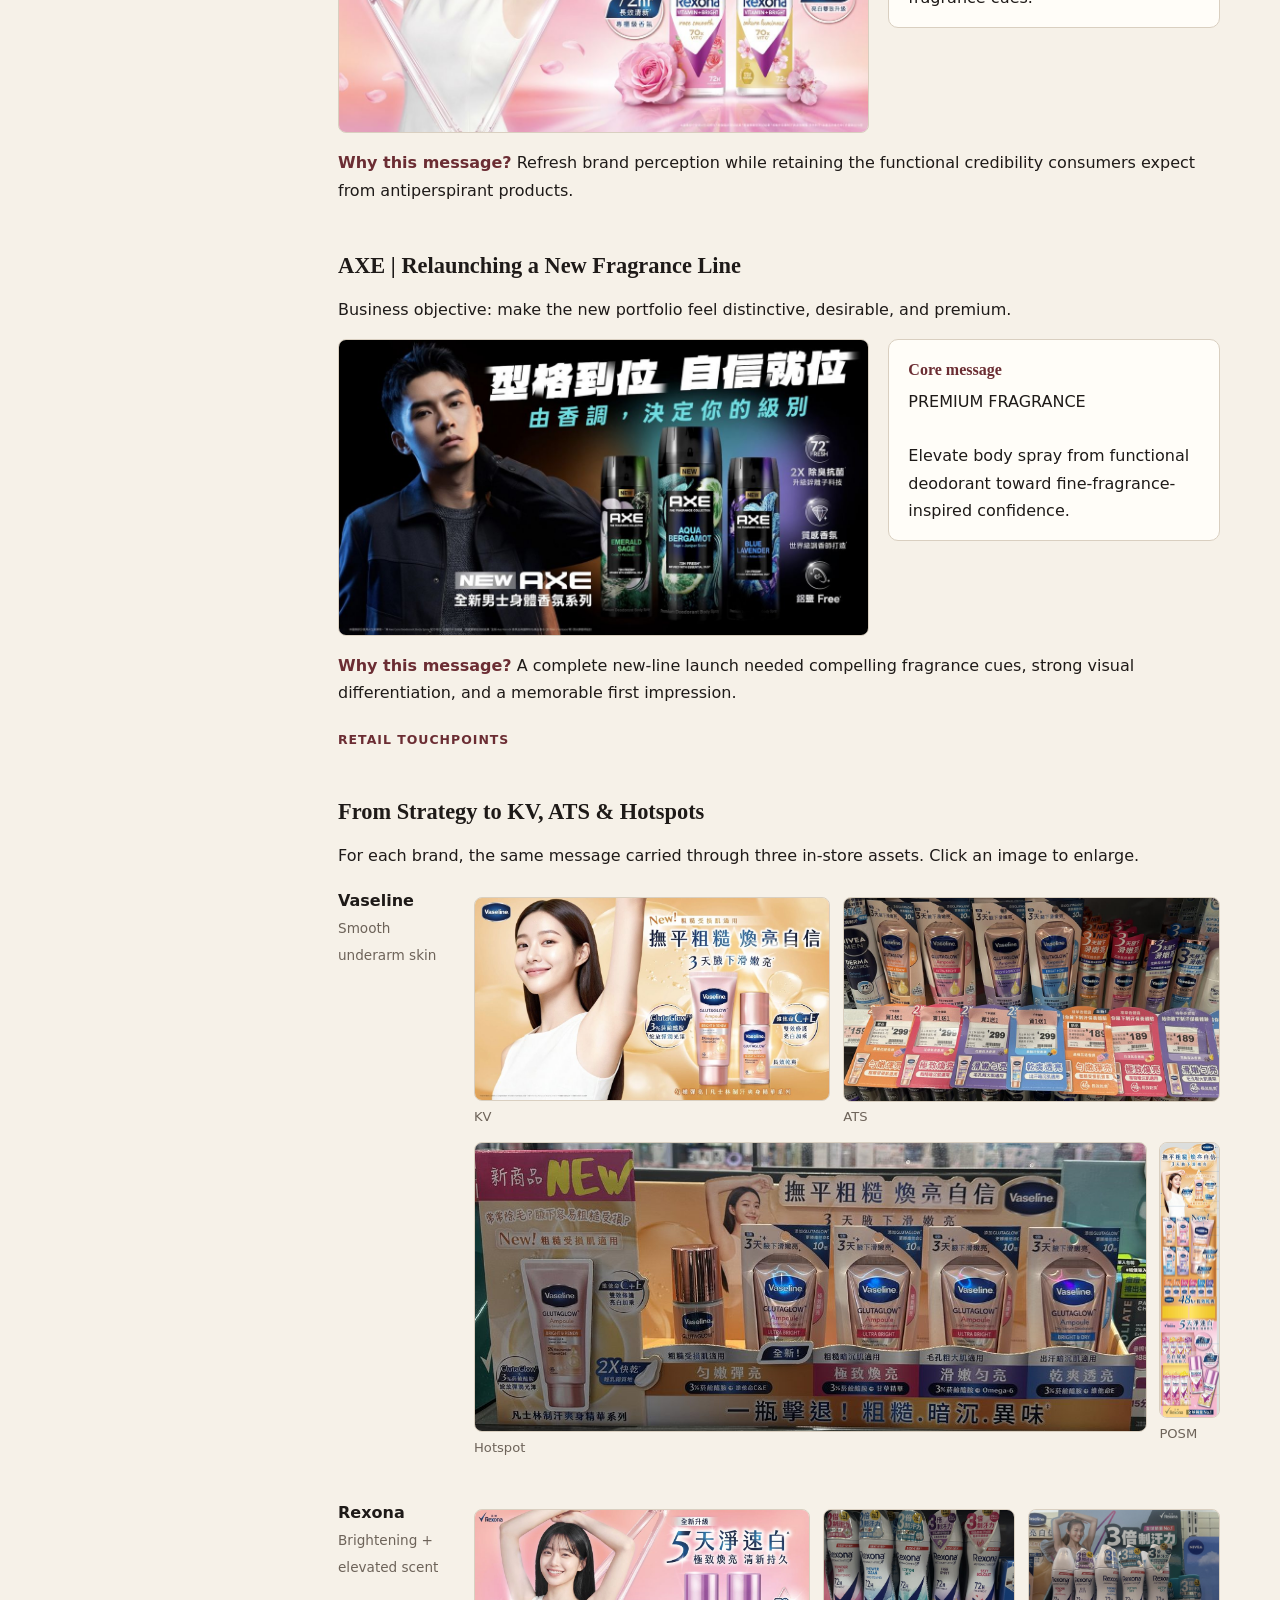
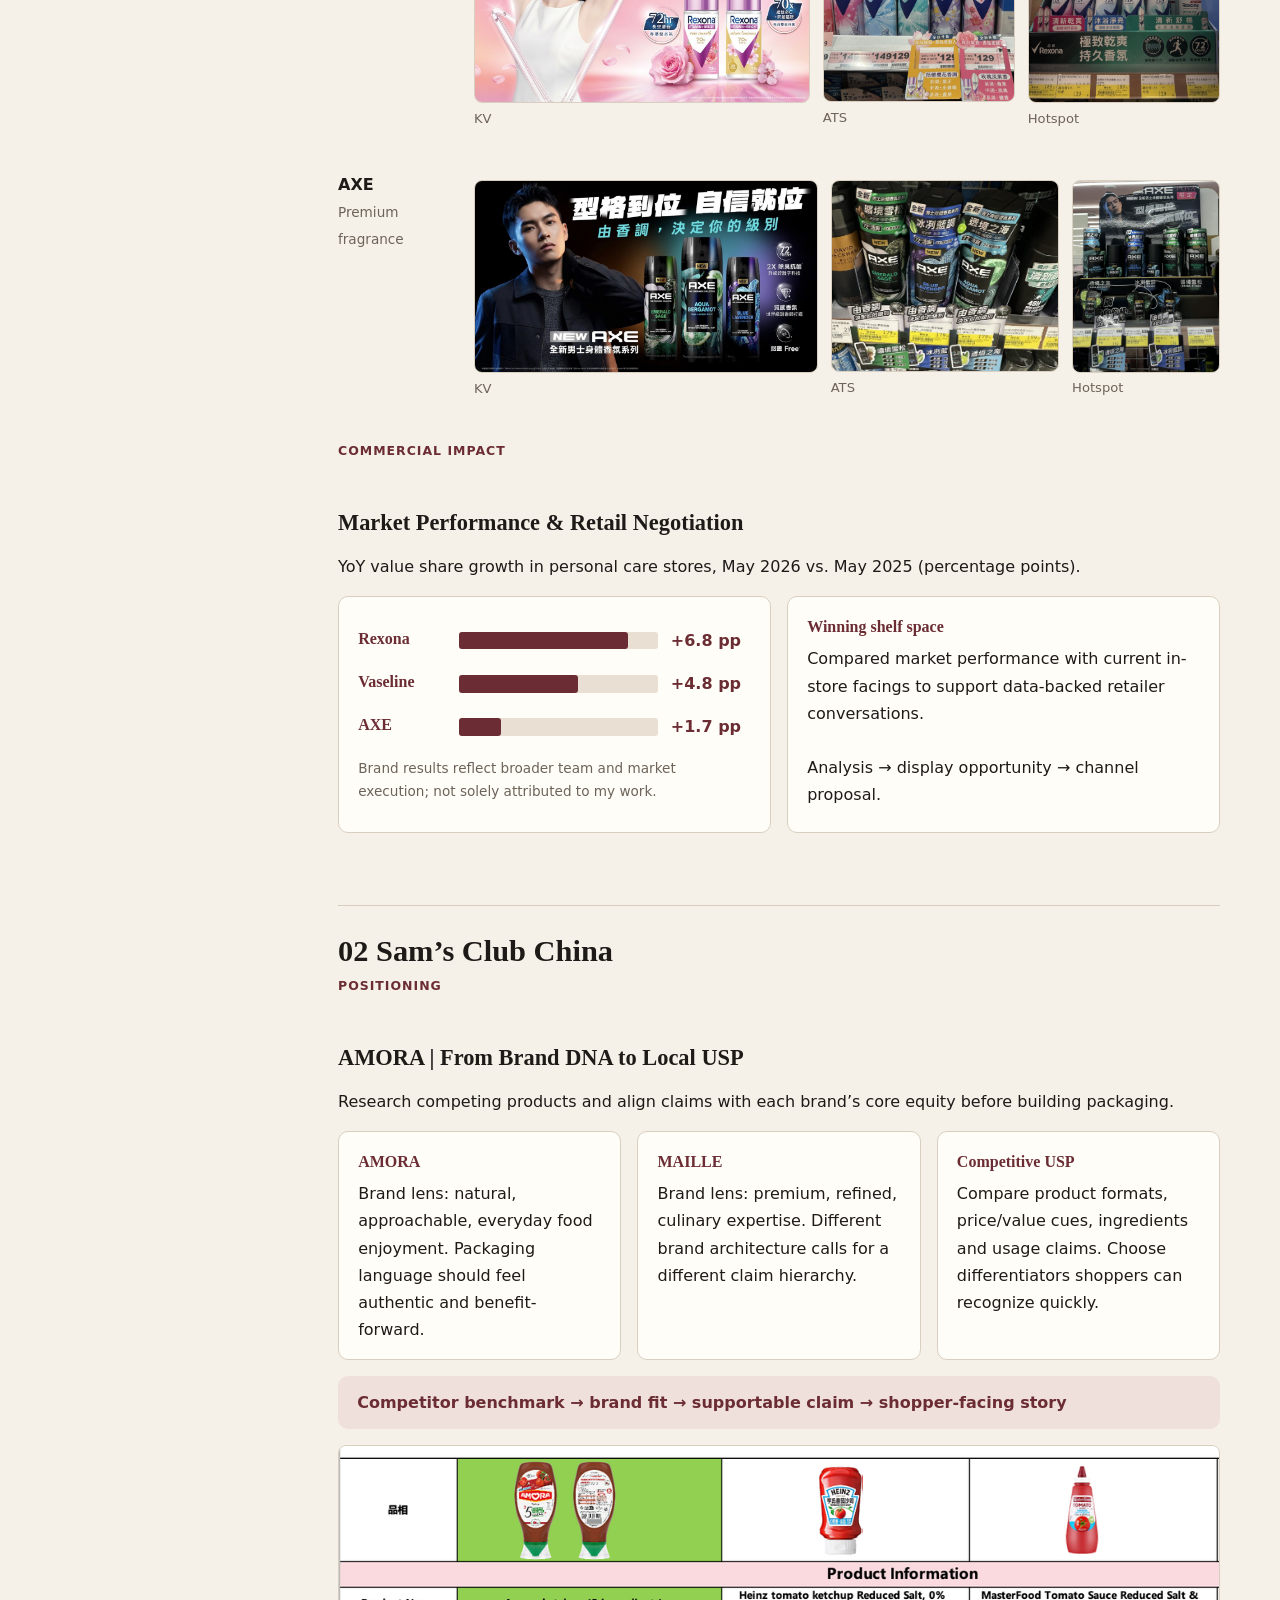
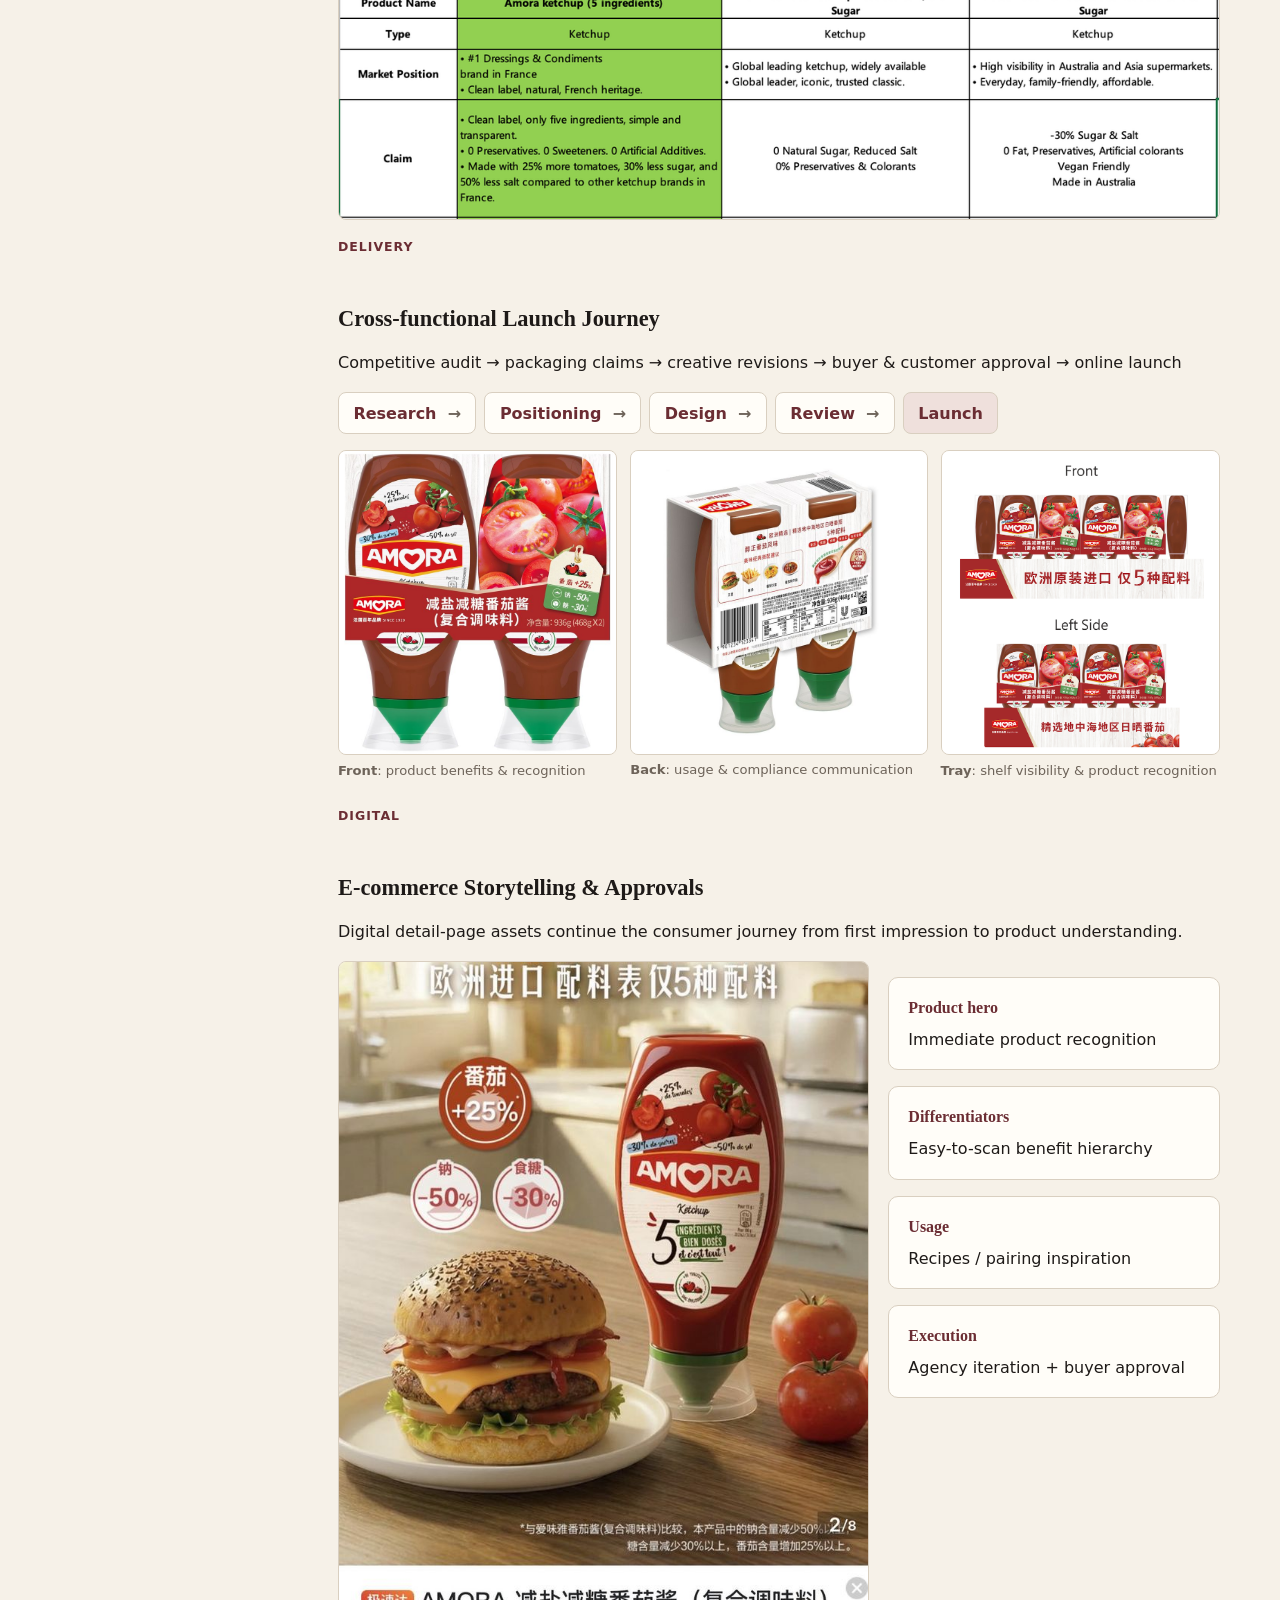
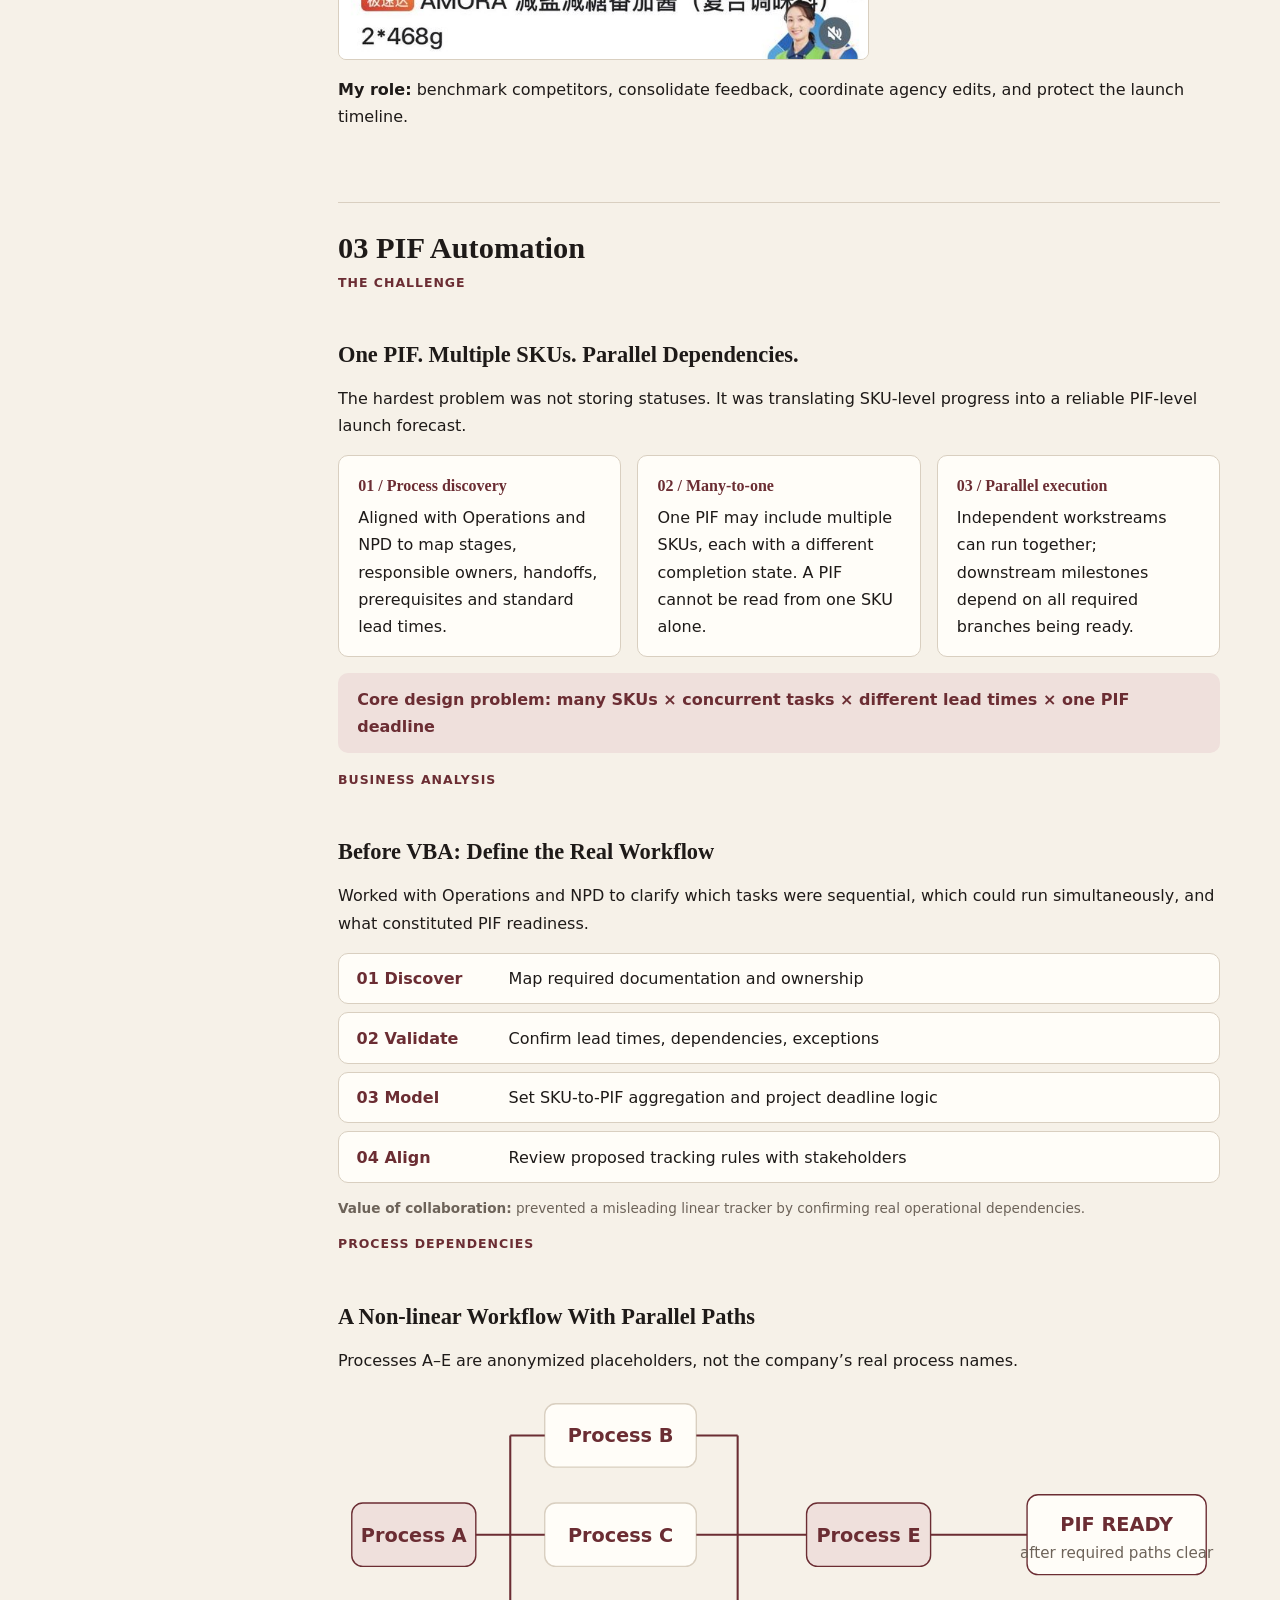
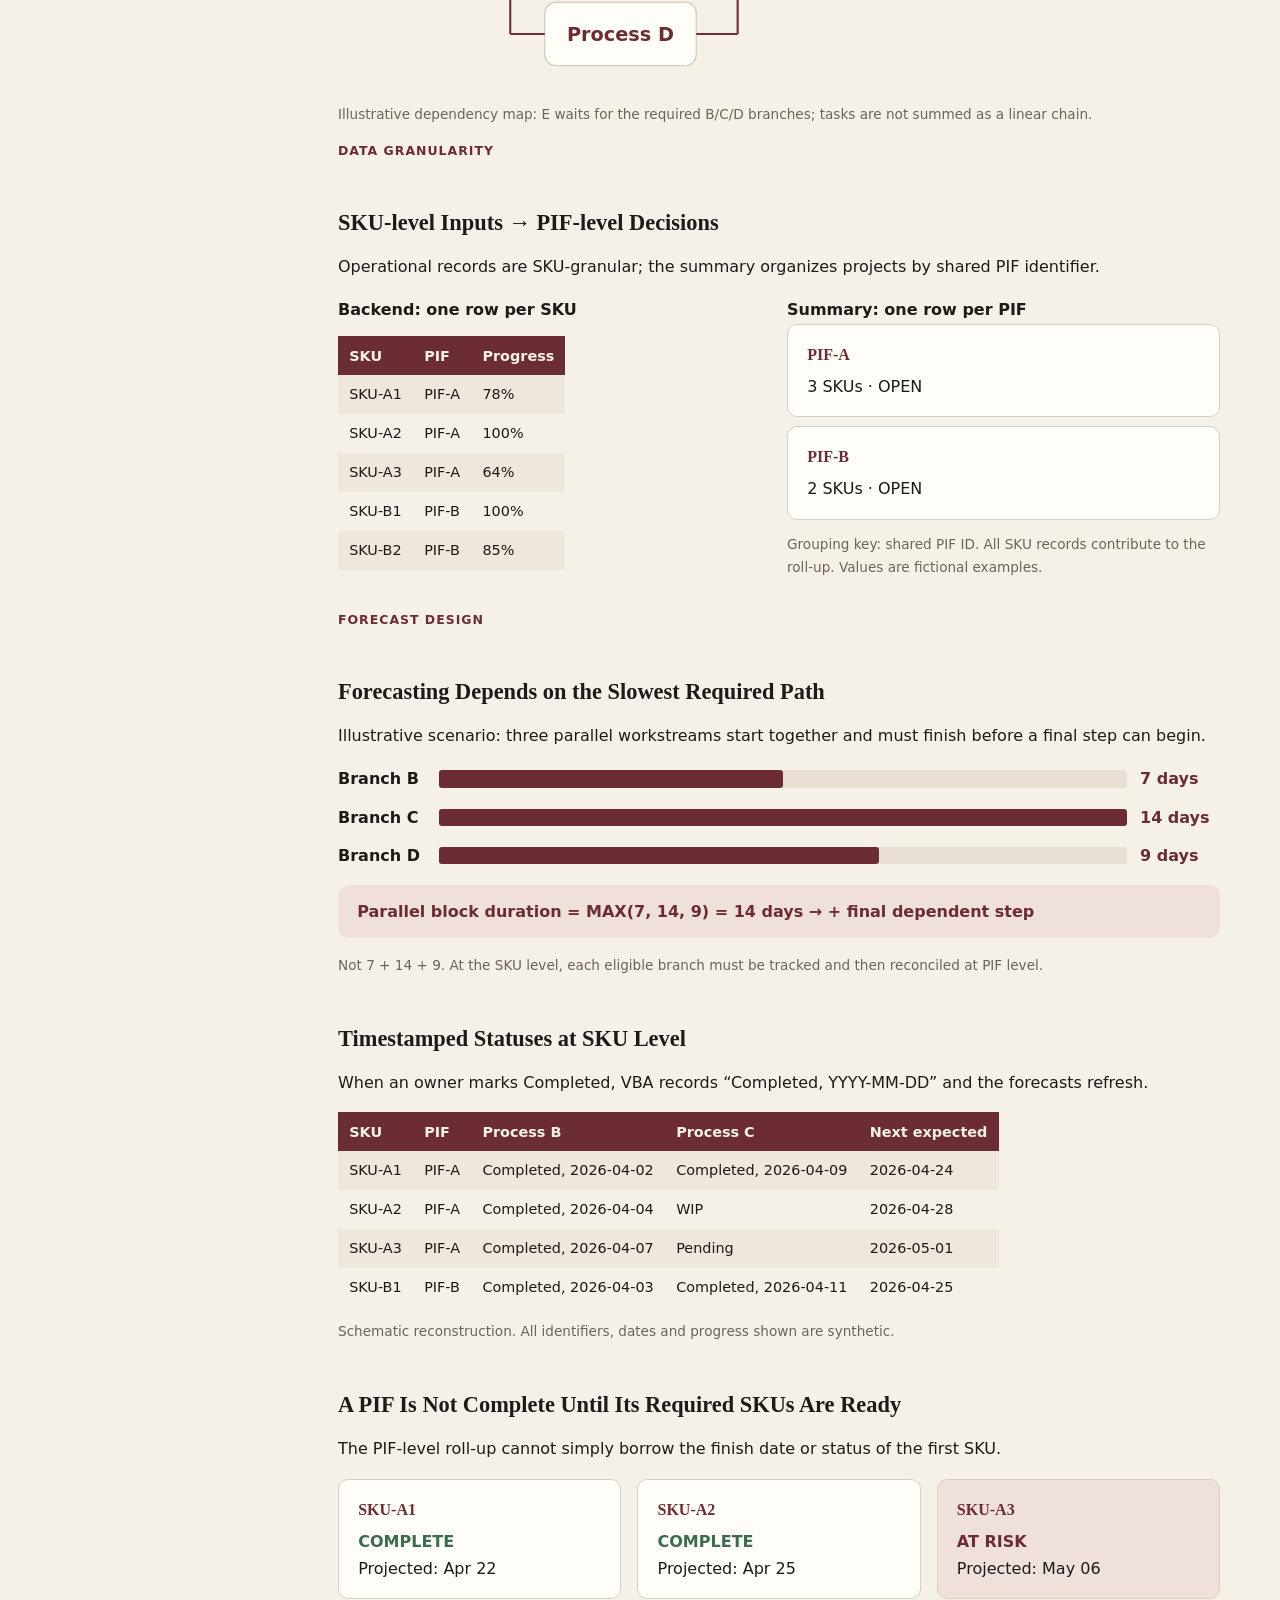
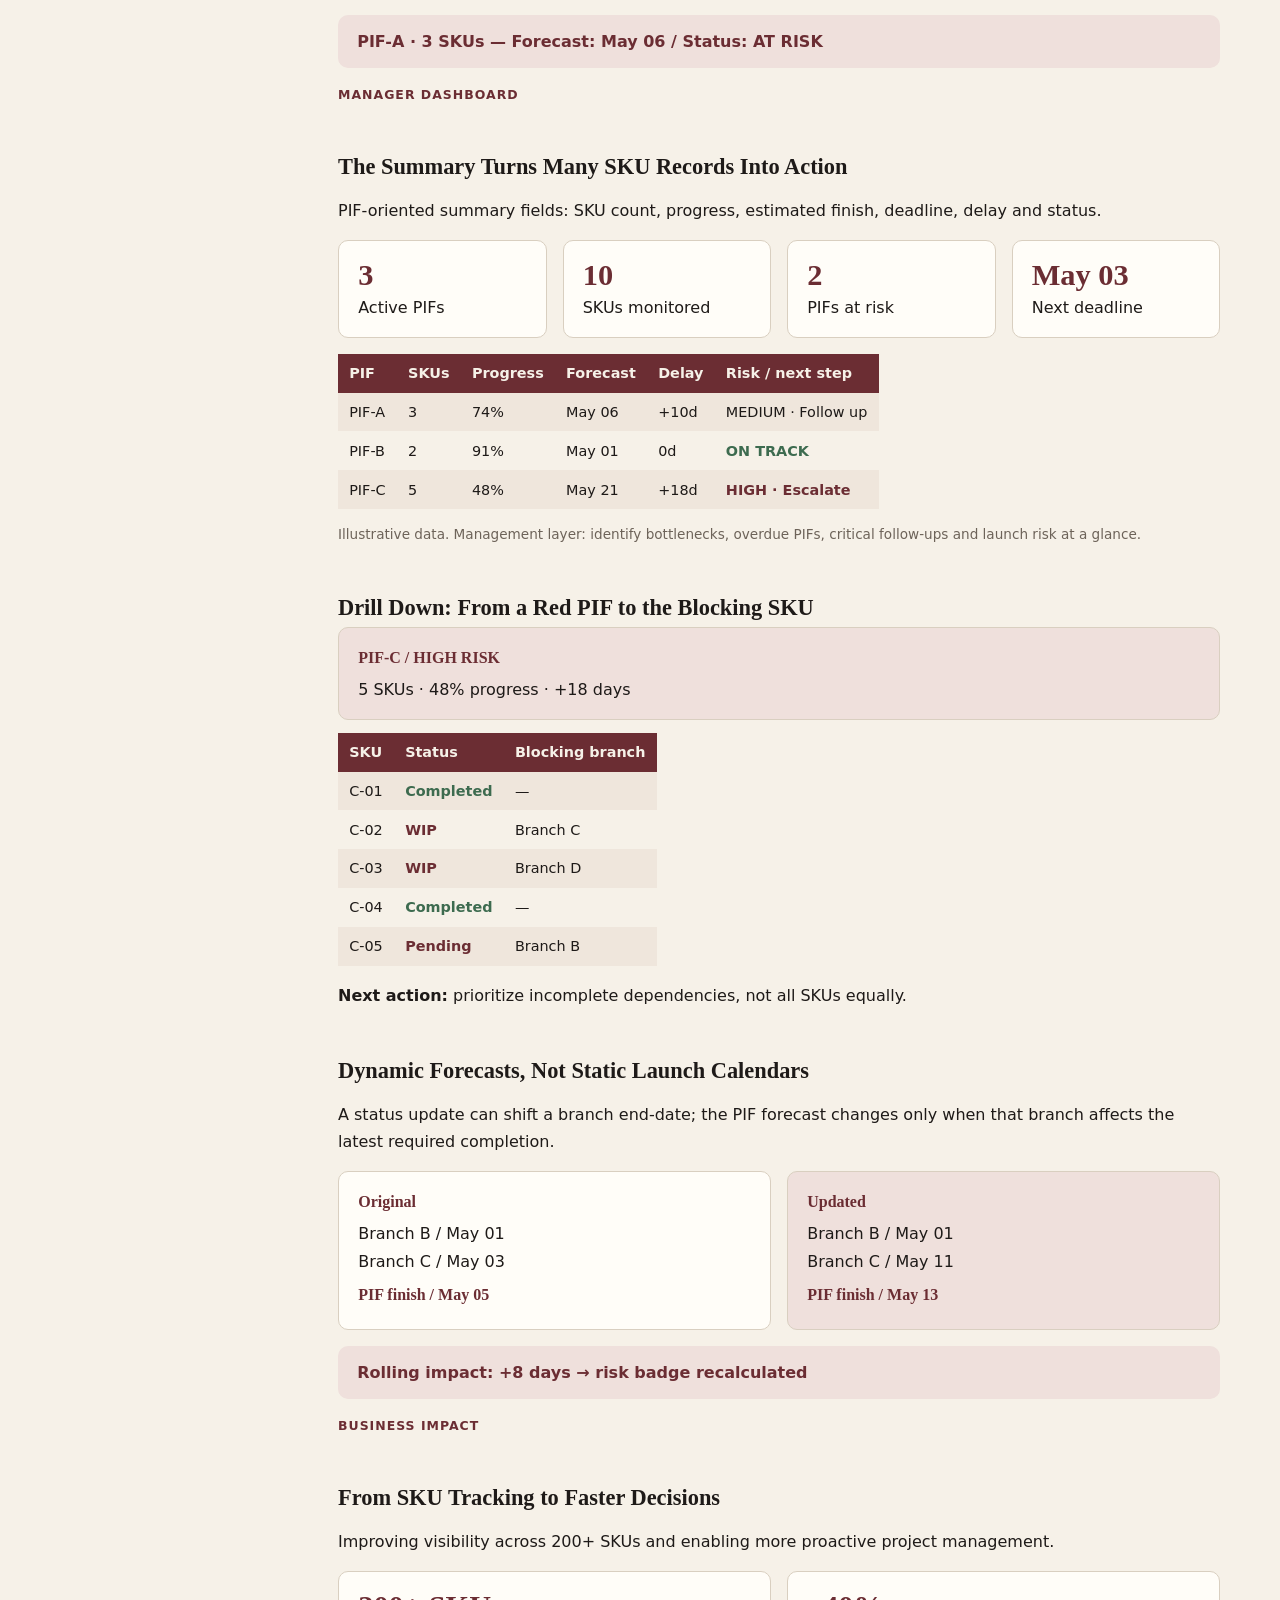
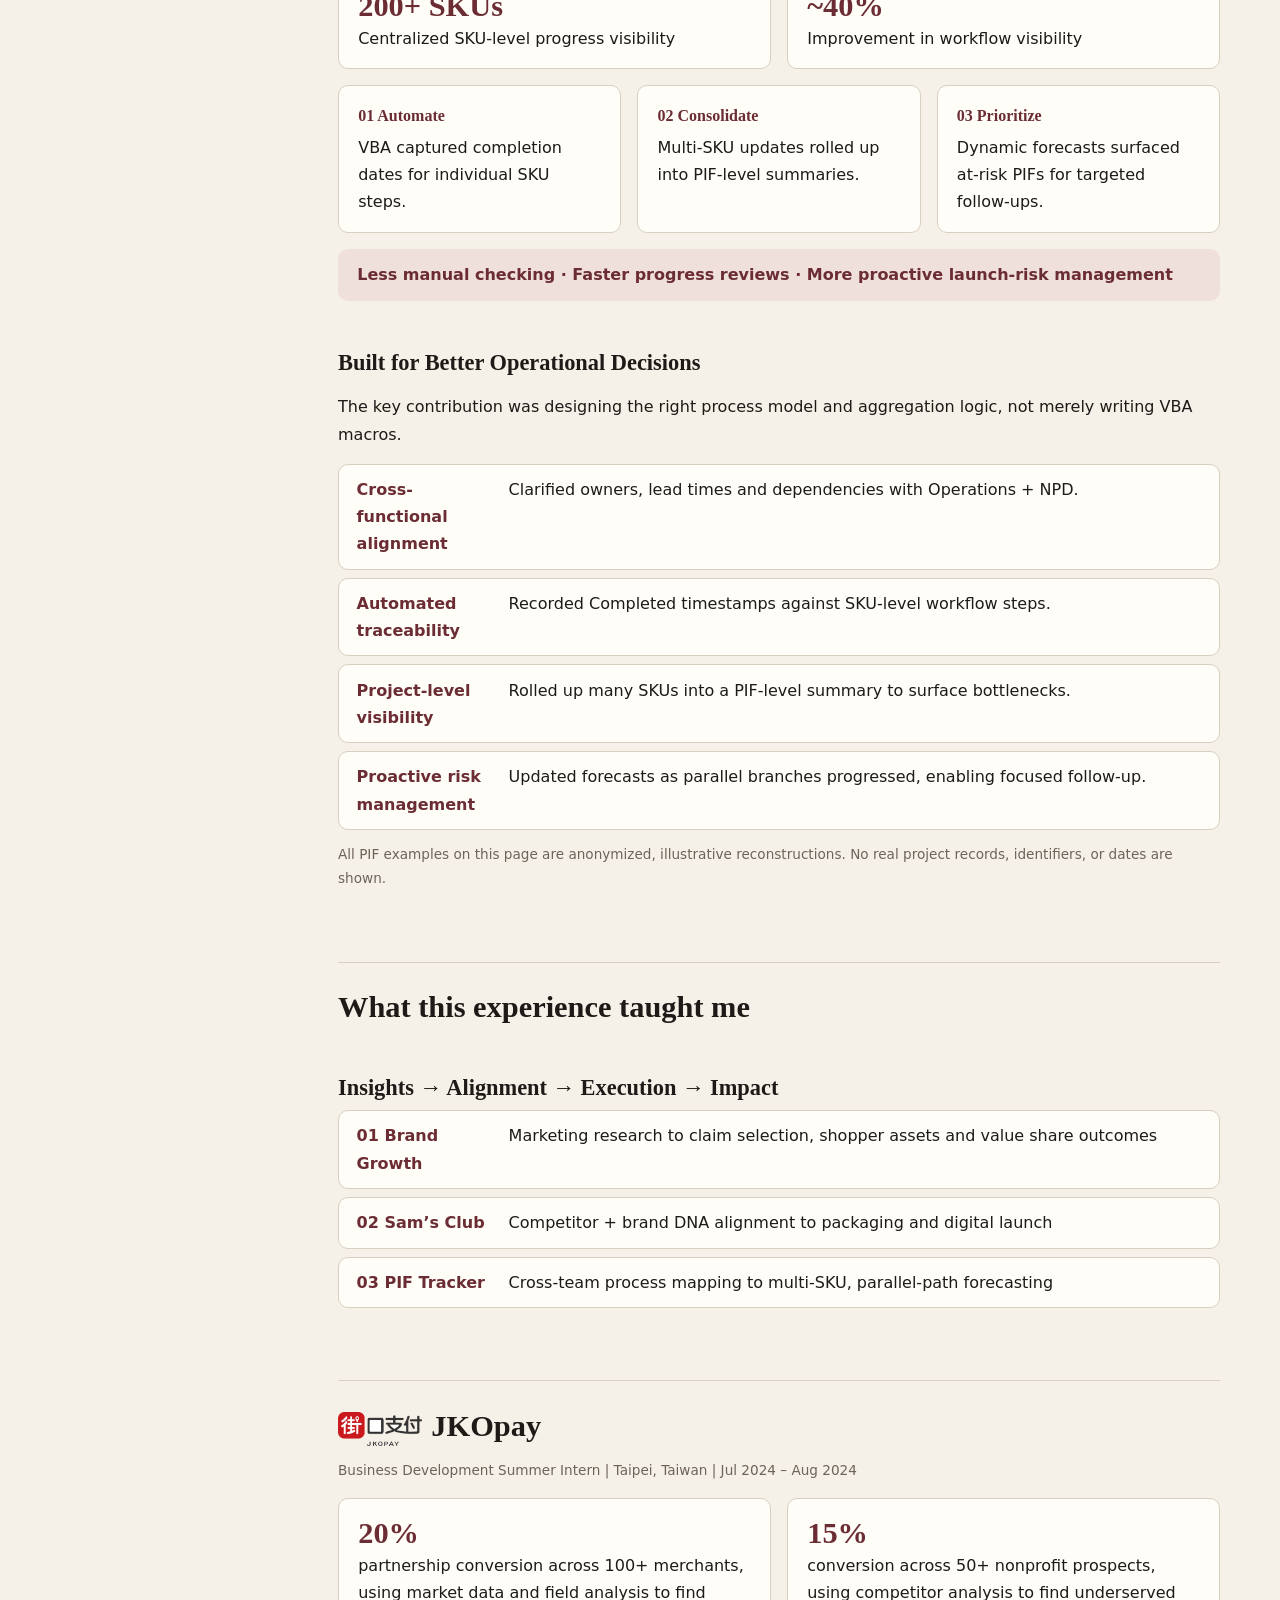
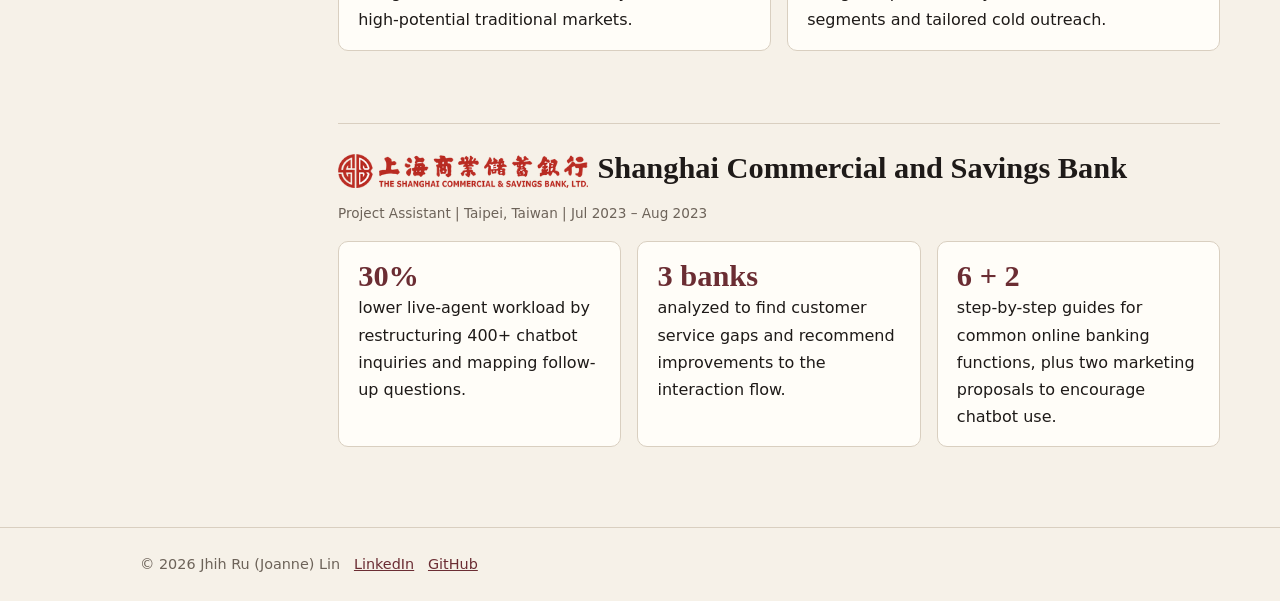
==== commit 3fb760ec: "Add files via upload" ====
--- a/experience.html
+++ b/experience.html
@@ -1,41 +1,152 @@
 <!DOCTYPE html>
 <html lang="en"><head><meta charset="UTF-8"><meta name="viewport" content="width=device-width,initial-scale=1">
-<title>Experience | Joanne Lin</title><meta name="description" content="Portfolio of Joanne Jhih-Ru Lin: go-to-market, marketing and consumer analytics.">
+<title>Experience | Jhih Ru (Joanne) Lin</title><meta name="description" content="Experience: Unilever case study, JKOpay, and Shanghai Commercial and Savings Bank.">
 <link rel="stylesheet" href="style.css"></head><body>
-<nav><div class="wrap"><a href="index.html">Home</a><a href="experience.html" aria-current="page">Experience</a><a href="leadership.html">Leadership</a><a href="projects.html">Projects</a></div></nav>
-<div class="wrap">
-<h1>Professional experience</h1>
-<h2 id="unilever">Unilever</h2>
-<p class="sub">Go-To-Market Intern, Taipei, Taiwan, Jul 2025 – May 2026</p>
-<p><a href="unilever.html"><b>Read the full Unilever case study →</b></a></p>
-<div class="row"><div class="when">Rexona, Vaseline, AXE</div><div><h3>Trade marketing assets and rebranding</h3>
-<ul><li>Led the design and revision rounds for in-store assets: key visuals, ATS materials, and hotspot displays.</li>
-<li>Adjusted product-line communication during rebranding, with assets ready before each launch.</li>
-<li>Used market trends and current shelf share to ask retailers for more display space.</li></ul>
-<p>Contributed to YoY value share gains in personal care stores (May 2026 vs. May 2025):</p>
-<table><tr><th>Brand</th><th>Change</th></tr><tr><td>Rexona</td><td>+6.8 pp</td></tr><tr><td>Vaseline</td><td>+4.8 pp</td></tr><tr><td>AXE</td><td>+1.7 pp</td></tr></table>
-<p class="note">AXE grew from a small base, supported by new product lines. Vaseline launched in Q2 2025.</p></div></div>
-<div class="row"><div class="when">Sam's Club China</div><div><h3>Launching two new SKUs</h3>
-<p>Benchmarked competing products, then developed the pack and tray packaging and the product-page content for the Sam's Club app. I worked through several revision rounds with the buyer, the customer, the internal team, and the agency, and held the launch date. Both SKUs launched on time.</p></div></div>
-<div class="row"><div class="when">Compliance</div><div><h3>PIF launch-readiness tracker</h3>
-<p>Taiwan's new cosmetics regulation requires a Product Information File (PIF) for each product before launch. Each PIF covers many SKUs and moves through steps owned by different teams, each with its own lead time.</p>
-<p>With the Compliance team, I built a VBA tracker that records the date each step is completed and updates the forecast finish date for every PIF. A summary view compares the forecast with the required date and flags delays by severity.</p>
-<p>Result: 40% better workflow visibility across 200+ SKUs.</p></div></div>
-<div class="row"><div class="when">Insights</div><div><h3>Market research</h3>
-<p>Ran 5+ market research projects in personal care, including men's deodorant and skin care, covering consumer trends, competitor claims, and social media. The findings informed the 2026 portfolio strategies for Taiwan.</p></div></div>
-<h2 id="jkopay">JKOpay</h2>
-<p class="sub">Business Development Summer Intern, Taipei, Taiwan, Jul – Aug 2024</p>
-<div class="row"><div class="when">Partnerships</div><div>
-<ul><li>20% partnership conversion across 100+ merchants, by using market data and field analysis to find high-potential traditional markets.</li>
-<li>15% conversion across 50+ nonprofit prospects, by using competitor analysis to find underserved segments and sending tailored cold outreach.</li></ul></div></div>
-<h2 id="scsb">Shanghai Commercial and Savings Bank</h2>
-<p class="sub">Project Assistant, Taipei, Taiwan, Jul – Aug 2023</p>
-<div class="row"><div class="when">Chatbot</div><div>
-<ul><li>Cut live-agent workload by 30% by restructuring 400+ chatbot inquiries and mapping follow-up questions.</li>
-<li>Analyzed 3 competing banks to find customer service gaps and recommended improvements to the interaction flow.</li>
-<li>Wrote step-by-step guides for six common online banking functions and two marketing proposals to encourage chatbot use.</li></ul></div></div>
-</div>
-<footer><div class="wrap">© 2026 Jhih Ru (Joanne) Lin. <a href="mailto:joannelin20011126@gmail.com">joannelin20011126@gmail.com</a>
-&nbsp; <a href="https://www.linkedin.com/in/joannelin1126">LinkedIn</a> &nbsp; <a href="https://github.com/joannelin1126?tab=repositories">GitHub</a>
-</div></footer>
+<nav><div class="wrap wide"><a href="index.html">Home</a><a href="experience.html" aria-current="page">Experience</a><a href="leadership.html">Leadership</a><a href="projects.html">Projects</a></div></nav>
+<div class="wrap wide uni">
+<aside class="toc"><b>Experience</b>
+<a class="h" href="#overview">Unilever</a>
+<a class="m" href="#brand">01 Brand Growth</a><a class="s" href="#insight">Insight</a><a class="s" href="#brands">Brand messages</a><a class="s" href="#touchpoints">KV, ATS &amp; hotspot</a><a class="s" href="#impact">Retail impact</a>
+<a class="m" href="#sams">02 Sam’s Club China</a><a class="s" href="#positioning">Positioning</a><a class="s" href="#packaging">Packaging</a><a class="s" href="#digital">Digital</a>
+<a class="m" href="#pif">03 PIF System</a><a class="s" href="#challenge">Challenge</a><a class="s" href="#workflow">Workflow</a><a class="s" href="#data">Data model</a><a class="s" href="#forecast">Forecast logic</a><a class="s" href="#dashboard">Dashboard</a><a class="s" href="#pifimpact">Impact</a>
+<a class="m" href="#takeaways">Takeaways</a>
+<a class="h" href="#jkopay">JKOpay</a>
+<a class="h" href="#scsb">Shanghai Commercial &amp; Savings Bank</a></aside>
+<main>
+<img class="lg top" src="images/unilever.png" alt="Unilever"><p class="eb" id="overview">Unilever / Go-To-Market Intern</p>
+<h1>Turning Insights into Business Impact</h1>
+<p class="sm">Taiwan &amp; China | Jul 2025 – May 2026 | Three connected case studies</p>
+<div class="ov"><p class="lead"><b>Research-informed brand communication, end-to-end product launches, and a smarter way to manage regulatory workflows.</b></p><img src="Experience_images/uni-photo.jpg" alt="At Unilever"></div>
+<div class="g"><div class="c"><big>+6.8 pp</big>Rexona YoY value share, personal care stores</div><div class="c"><big>2</big>Sam’s Club China new product launch SKUs</div><div class="c"><big>40%</big>better workflow visibility across 200+ SKUs</div></div>
+<div class="g">
+<a class="c lk" href="#brand"><b>01 Brand Growth</b>Research → Communication Strategy → KV / ATS / Hotspot<br><span class="sm">Market insight + retail execution</span></a>
+<a class="c lk" href="#sams"><b>02 Sam’s Club China</b>Competitive positioning → Packaging → Buyer approvals<br><span class="sm">End-to-end GTM execution</span></a>
+<a class="c lk" href="#pif"><b>03 PIF Automation</b>Workflow → Timestamp logic → Portfolio summary<br><span class="sm">Process improvement + project risk</span></a></div>
+
+<h2 id="brand">01 Brand Growth</h2>
+<p class="eb">Insight development</p><h3 id="insight">From Market Intelligence to Communication</h3>
+<p>The starting question: which product benefit should each brand emphasize to win consumer attention?</p>
+<div class="g"><div class="c"><b>Competitive claims</b>Benchmark key players, especially NIVEA, in a concentrated deodorant market: claims, formats, price, positioning.</div><div class="c"><b>Consumer observation</b>Observe shopper behaviors, usage occasions, unmet needs, and the messages visible at the shelf.</div><div class="c"><b>Historical sales</b>Review past sales performance and retail trends to prioritize relevant benefits and formats.</div></div>
+<div class="call">Find a distinct message → turn it into shopper communication</div>
+<div class="fig"><img class="z" src="Experience_images/uni-research-1.png" alt="Competitor claims audit"></div>
+<div class="gal"><figure style="--r:1.83"><img class="z" src="Experience_images/uni-research-2.png" alt="Market research"></figure><figure style="--r:1.86"><img class="z" src="Experience_images/uni-research-3.png" alt="Market research"></figure></div>
+<p class="eb">Strategic thinking</p><h3>Deciding What to Say &amp; Where to Say It</h3>
+<p>One evidence-based decision framework, three differentiated brand narratives.</p>
+<div class="st"><b>01 Inputs</b><span>Competitor claim audits + shopper observation + historical sales</span></div>
+<div class="st"><b>02 Message</b><span>Select a relevant and defensible consumer benefit</span></div>
+<div class="st hl"><b>03 Touchpoint</b><span>Translate message into KV, ATS and in-store hotspot</span></div>
+<div class="st"><b>04 Result</b><span>Support shelf impact, brand consistency and launch readiness</span></div>
+<p class="sm">Marketing research informs the strategic message; creative assets bring that message to life at the shelf.</p>
+
+<p class="eb" id="brands">Brand messages</p>
+<h3>Vaseline | A New Benefit-led Variant</h3><p>Business objective: introduce the new offering with a clear, relatable skincare benefit.</p>
+<div class="br"><img class="z" src="Experience_images/uni-vaseline-kv.jpg" alt="Vaseline KV"><div class="c"><b>Core message</b>SMOOTHER UNDERARMS<br><br>Emphasize the appearance of smoother, brighter underarm skin and target rough-texture concerns.</div></div>
+<p class="why"><b>Why this message?</b> Lead with a skin concern consumers recognize; connect ingredient and benefit claims to an easy-to-understand product story.</p>
+<h3>Rexona | Rebranding for Brightness &amp; Scent</h3><p>Business objective: reposition the portfolio beyond functional sweat protection.</p>
+<div class="br"><img class="z" src="Experience_images/uni-rexona-kv.jpg" alt="Rexona KV"><div class="c"><b>Core message</b>BRIGHTENING + PREMIUM SCENT<br><br>Combine visible brightening benefits with prestige-inspired fragrance cues.</div></div>
+<p class="why"><b>Why this message?</b> Refresh brand perception while retaining the functional credibility consumers expect from antiperspirant products.</p>
+<h3>AXE | Relaunching a New Fragrance Line</h3><p>Business objective: make the new portfolio feel distinctive, desirable, and premium.</p>
+<div class="br"><img class="z" src="Experience_images/uni-axe-kv.jpg" alt="AXE KV"><div class="c"><b>Core message</b>PREMIUM FRAGRANCE<br><br>Elevate body spray from functional deodorant toward fine-fragrance-inspired confidence.</div></div>
+<p class="why"><b>Why this message?</b> A complete new-line launch needed compelling fragrance cues, strong visual differentiation, and a memorable first impression.</p>
+
+<p class="eb">Retail touchpoints</p><h3 id="touchpoints">From Strategy to KV, ATS &amp; Hotspots</h3>
+<p>For each brand, the same message carried through three in-store assets. Click an image to enlarge.</p>
+<div class="rowl"><div><b>Vaseline</b><br><span class="sm">Smooth underarm skin</span></div><div class="gal"><figure style="--r:1.75"><img class="z" src="Experience_images/uni-vaseline-kv.jpg" alt=""><figcaption>KV</figcaption></figure><figure style="--r:1.85"><img class="z" src="Experience_images/uni-vaseline-ats.jpg" alt=""><figcaption>ATS</figcaption></figure><figure style="--r:2.33"><img class="z" src="Experience_images/uni-vaseline-hot.jpg" alt=""><figcaption>Hotspot</figcaption></figure><figure style="--r:0.21"><img class="z" src="Experience_images/uni-vaseline-posm.jpg" alt=""><figcaption>POSM</figcaption></figure></div></div>
+<div class="rowl"><div><b>Rexona</b><br><span class="sm">Brightening + elevated scent</span></div><div class="gal"><figure style="--r:1.73"><img class="z" src="Experience_images/uni-rexona-kv.jpg" alt=""><figcaption>KV</figcaption></figure><figure style="--r:0.99"><img class="z" src="Experience_images/uni-rexona-ats.jpg" alt=""><figcaption>ATS</figcaption></figure><figure style="--r:0.99"><img class="z" src="Experience_images/uni-rexona-hot.jpg" alt=""><figcaption>Hotspot</figcaption></figure></div></div>
+<div class="rowl"><div><b>AXE</b><br><span class="sm">Premium fragrance</span></div><div class="gal"><figure style="--r:1.79"><img class="z" src="Experience_images/uni-axe-kv.jpg" alt=""><figcaption>KV</figcaption></figure><figure style="--r:1.19"><img class="z" src="Experience_images/uni-axe-ats.jpg" alt=""><figcaption>ATS</figcaption></figure><figure style="--r:0.77"><img class="z" src="Experience_images/uni-axe-hot.jpg" alt=""><figcaption>Hotspot</figcaption></figure></div></div>
+
+<p class="eb">Commercial impact</p><h3 id="impact">Market Performance &amp; Retail Negotiation</h3>
+<p>YoY value share growth in personal care stores, May 2026 vs. May 2025 (percentage points).</p>
+<div class="g"><div class="c"><div class="bar"><b>Rexona</b><div><i style="--v:85"></i></div><em>+6.8 pp</em></div><div class="bar"><b>Vaseline</b><div><i style="--v:60"></i></div><em>+4.8 pp</em></div><div class="bar"><b>AXE</b><div><i style="--v:21"></i></div><em>+1.7 pp</em></div><p class="sm">Brand results reflect broader team and market execution; not solely attributed to my work.</p></div>
+<div class="c"><b>Winning shelf space</b>Compared market performance with current in-store facings to support data-backed retailer conversations.<br><br>Analysis → display opportunity → channel proposal.</div></div>
+
+<h2 id="sams">02 Sam’s Club China</h2>
+<p class="eb">Positioning</p><h3 id="positioning">AMORA | From Brand DNA to Local USP</h3>
+<p>Research competing products and align claims with each brand’s core equity before building packaging.</p>
+<div class="g"><div class="c"><b>AMORA</b>Brand lens: natural, approachable, everyday food enjoyment. Packaging language should feel authentic and benefit-forward.</div><div class="c"><b>MAILLE</b>Brand lens: premium, refined, culinary expertise. Different brand architecture calls for a different claim hierarchy.</div><div class="c"><b>Competitive USP</b>Compare product formats, price/value cues, ingredients and usage claims. Choose differentiators shoppers can recognize quickly.</div></div>
+<div class="call">Competitor benchmark → brand fit → supportable claim → shopper-facing story</div>
+<div class="fig"><img class="z" src="Experience_images/uni-amora-bench.png" alt="Competitor benchmark"></div>
+<p class="eb">Delivery</p><h3 id="packaging">Cross-functional Launch Journey</h3>
+<p>Competitive audit → packaging claims → creative revisions → buyer &amp; customer approval → online launch</p>
+<div class="flow"><span>Research</span><span>Positioning</span><span>Design</span><span>Review</span><span class="hl">Launch</span></div>
+<div class="gal"><figure style="--r:0.92"><img class="z" src="Experience_images/uni-amora-front.jpg" alt="Front"><figcaption><b>Front</b>: product benefits &amp; recognition</figcaption></figure><figure style="--r:0.98"><img class="z" src="Experience_images/uni-amora-back.jpg" alt="Back"><figcaption><b>Back</b>: usage &amp; compliance communication</figcaption></figure><figure style="--r:0.92"><img class="z" src="Experience_images/uni-amora-tray.png" alt="Tray"><figcaption><b>Tray</b>: shelf visibility &amp; product recognition</figcaption></figure></div>
+<p class="eb">Digital</p><h3 id="digital">E-commerce Storytelling &amp; Approvals</h3>
+<p>Digital detail-page assets continue the consumer journey from first impression to product understanding.</p>
+<div class="br"><img class="z" src="Experience_images/uni-amora-app.jpg" alt="Sam’s Club app page"><div><div class="g"><div class="c"><b>Product hero</b>Immediate product recognition</div><div class="c"><b>Differentiators</b>Easy-to-scan benefit hierarchy</div><div class="c"><b>Usage</b>Recipes / pairing inspiration</div><div class="c"><b>Execution</b>Agency iteration + buyer approval</div></div></div></div>
+<p><b>My role:</b> benchmark competitors, consolidate feedback, coordinate agency edits, and protect the launch timeline.</p>
+
+<h2 id="pif">03 PIF Automation</h2>
+<p class="eb">The challenge</p><h3 id="challenge">One PIF. Multiple SKUs. Parallel Dependencies.</h3>
+<p>The hardest problem was not storing statuses. It was translating SKU-level progress into a reliable PIF-level launch forecast.</p>
+<div class="g"><div class="c"><b>01 / Process discovery</b>Aligned with Operations and NPD to map stages, responsible owners, handoffs, prerequisites and standard lead times.</div><div class="c"><b>02 / Many-to-one</b>One PIF may include multiple SKUs, each with a different completion state. A PIF cannot be read from one SKU alone.</div><div class="c"><b>03 / Parallel execution</b>Independent workstreams can run together; downstream milestones depend on all required branches being ready.</div></div>
+<div class="call">Core design problem: many SKUs × concurrent tasks × different lead times × one PIF deadline</div>
+<p class="eb">Business analysis</p><h3 id="workflow">Before VBA: Define the Real Workflow</h3>
+<p>Worked with Operations and NPD to clarify which tasks were sequential, which could run simultaneously, and what constituted PIF readiness.</p>
+<div class="st"><b>01 Discover</b><span>Map required documentation and ownership</span></div><div class="st"><b>02 Validate</b><span>Confirm lead times, dependencies, exceptions</span></div><div class="st"><b>03 Model</b><span>Set SKU-to-PIF aggregation and project deadline logic</span></div><div class="st"><b>04 Align</b><span>Review proposed tracking rules with stakeholders</span></div>
+<p class="sm"><b>Value of collaboration:</b> prevented a misleading linear tracker by confirming real operational dependencies.</p>
+<p class="eb">Process dependencies</p><h3>A Non-linear Workflow With Parallel Paths</h3>
+<p>Processes A–E are anonymized placeholders, not the company’s real process names.</p>
+<div class="fig"><svg viewBox="0 0 640 210" role="img" aria-label="Process A leads to parallel processes B, C, D, then Process E, then PIF Ready" font-family="system-ui,sans-serif" font-size="14" text-anchor="middle"><g fill="#fffdf8" stroke="#d9cfc0"><rect x="150" y="10" width="110" height="46" rx="8"/><rect x="150" y="82" width="110" height="46" rx="8"/><rect x="150" y="154" width="110" height="46" rx="8"/></g><g fill="#efe0dc" stroke="#6b2d33"><rect x="10" y="82" width="90" height="46" rx="8"/><rect x="340" y="82" width="90" height="46" rx="8"/></g><rect x="500" y="76" width="130" height="58" rx="8" fill="#fffdf8" stroke="#6b2d33"/><g fill="#6b2d33" font-weight="700"><text x="55" y="110">Process A</text><text x="205" y="38">Process B</text><text x="205" y="110">Process C</text><text x="205" y="182">Process D</text><text x="385" y="110">Process E</text><text x="565" y="102">PIF READY</text></g><text x="565" y="122" font-size="11" fill="#6d6359">after required paths clear</text><g stroke="#6b2d33" fill="none" stroke-width="1.5"><path d="M100 105H125M125 33V177M125 33H150M125 105H150M125 177H150M260 33H290M260 105H290M260 177H290M290 33V177M290 105H340M430 105H500"/></g></svg></div>
+<p class="sm">Illustrative dependency map: E waits for the required B/C/D branches; tasks are not summed as a linear chain.</p>
+<p class="eb">Data granularity</p><h3 id="data">SKU-level Inputs → PIF-level Decisions</h3>
+<p>Operational records are SKU-granular; the summary organizes projects by shared PIF identifier.</p>
+<div class="g"><div><b>Backend: one row per SKU</b><table class="tb"><tr><th>SKU</th><th>PIF</th><th>Progress</th></tr><tr><td>SKU-A1</td><td>PIF-A</td><td>78%</td></tr><tr><td>SKU-A2</td><td>PIF-A</td><td>100%</td></tr><tr><td>SKU-A3</td><td>PIF-A</td><td>64%</td></tr><tr><td>SKU-B1</td><td>PIF-B</td><td>100%</td></tr><tr><td>SKU-B2</td><td>PIF-B</td><td>85%</td></tr></table></div><div><b>Summary: one row per PIF</b><div class="c"><b>PIF-A</b>3 SKUs · OPEN</div><div class="c" style="margin-top:.6rem"><b>PIF-B</b>2 SKUs · OPEN</div><p class="sm">Grouping key: shared PIF ID. All SKU records contribute to the roll-up. Values are fictional examples.</p></div></div>
+
+<p class="eb">Forecast design</p><h3 id="forecast">Forecasting Depends on the Slowest Required Path</h3>
+<p>Illustrative scenario: three parallel workstreams start together and must finish before a final step can begin.</p>
+<div class="bar"><b>Branch B</b><div><i style="--v:50"></i></div><em>7 days</em></div><div class="bar"><b>Branch C</b><div><i style="--v:100"></i></div><em>14 days</em></div><div class="bar"><b>Branch D</b><div><i style="--v:64"></i></div><em>9 days</em></div>
+<div class="call">Parallel block duration = MAX(7, 14, 9) = 14 days → + final dependent step</div>
+<p class="sm">Not 7 + 14 + 9. At the SKU level, each eligible branch must be tracked and then reconciled at PIF level.</p>
+<h3>Timestamped Statuses at SKU Level</h3>
+<p>When an owner marks Completed, VBA records “Completed, YYYY-MM-DD” and the forecasts refresh.</p>
+<table class="tb"><tr><th>SKU</th><th>PIF</th><th>Process B</th><th>Process C</th><th>Next expected</th></tr><tr><td>SKU-A1</td><td>PIF-A</td><td>Completed, 2026-04-02</td><td>Completed, 2026-04-09</td><td>2026-04-24</td></tr><tr><td>SKU-A2</td><td>PIF-A</td><td>Completed, 2026-04-04</td><td>WIP</td><td>2026-04-28</td></tr><tr><td>SKU-A3</td><td>PIF-A</td><td>Completed, 2026-04-07</td><td>Pending</td><td>2026-05-01</td></tr><tr><td>SKU-B1</td><td>PIF-B</td><td>Completed, 2026-04-03</td><td>Completed, 2026-04-11</td><td>2026-04-25</td></tr></table>
+<p class="sm">Schematic reconstruction. All identifiers, dates and progress shown are synthetic.</p>
+<h3>A PIF Is Not Complete Until Its Required SKUs Are Ready</h3>
+<p>The PIF-level roll-up cannot simply borrow the finish date or status of the first SKU.</p>
+<div class="g"><div class="c"><b>SKU-A1</b><span class="ok">COMPLETE</span><br>Projected: Apr 22</div><div class="c"><b>SKU-A2</b><span class="ok">COMPLETE</span><br>Projected: Apr 25</div><div class="c hl"><b>SKU-A3</b><span class="rk">AT RISK</span><br>Projected: May 06</div></div>
+<div class="call">PIF-A · 3 SKUs — Forecast: May 06 / Status: AT RISK</div>
+<p class="eb">Manager dashboard</p><h3 id="dashboard">The Summary Turns Many SKU Records Into Action</h3>
+<p>PIF-oriented summary fields: SKU count, progress, estimated finish, deadline, delay and status.</p>
+<div class="g"><div class="c"><big>3</big>Active PIFs</div><div class="c"><big>10</big>SKUs monitored</div><div class="c"><big>2</big>PIFs at risk</div><div class="c"><big>May 03</big>Next deadline</div></div>
+<table class="tb"><tr><th>PIF</th><th>SKUs</th><th>Progress</th><th>Forecast</th><th>Delay</th><th>Risk / next step</th></tr><tr><td>PIF-A</td><td>3</td><td>74%</td><td>May 06</td><td>+10d</td><td>MEDIUM · Follow up</td></tr><tr><td>PIF-B</td><td>2</td><td>91%</td><td>May 01</td><td>0d</td><td class="ok">ON TRACK</td></tr><tr><td>PIF-C</td><td>5</td><td>48%</td><td>May 21</td><td>+18d</td><td class="rk">HIGH · Escalate</td></tr></table>
+<p class="sm">Illustrative data. Management layer: identify bottlenecks, overdue PIFs, critical follow-ups and launch risk at a glance.</p>
+<h3>Drill Down: From a Red PIF to the Blocking SKU</h3>
+<div class="c hl"><b>PIF-C / HIGH RISK</b>5 SKUs · 48% progress · +18 days</div>
+<table class="tb"><tr><th>SKU</th><th>Status</th><th>Blocking branch</th></tr><tr><td>C-01</td><td class="ok">Completed</td><td>—</td></tr><tr><td>C-02</td><td class="rk">WIP</td><td>Branch C</td></tr><tr><td>C-03</td><td class="rk">WIP</td><td>Branch D</td></tr><tr><td>C-04</td><td class="ok">Completed</td><td>—</td></tr><tr><td>C-05</td><td class="rk">Pending</td><td>Branch B</td></tr></table>
+<p><b>Next action:</b> prioritize incomplete dependencies, not all SKUs equally.</p>
+<h3>Dynamic Forecasts, Not Static Launch Calendars</h3>
+<p>A status update can shift a branch end-date; the PIF forecast changes only when that branch affects the latest required completion.</p>
+<div class="g"><div class="c"><b>Original</b>Branch B / May 01<br>Branch C / May 03<br><b style="margin-top:.4rem">PIF finish / May 05</b></div><div class="c hl"><b>Updated</b>Branch B / May 01<br>Branch C / May 11<br><b style="margin-top:.4rem">PIF finish / May 13</b></div></div>
+<div class="call">Rolling impact: +8 days → risk badge recalculated</div>
+<p class="eb">Business impact</p><h3 id="pifimpact">From SKU Tracking to Faster Decisions</h3>
+<p>Improving visibility across 200+ SKUs and enabling more proactive project management.</p>
+<div class="g"><div class="c"><big>200+ SKUs</big>Centralized SKU-level progress visibility</div><div class="c"><big>~40%</big>Improvement in workflow visibility</div></div>
+<div class="g"><div class="c"><b>01 Automate</b>VBA captured completion dates for individual SKU steps.</div><div class="c"><b>02 Consolidate</b>Multi-SKU updates rolled up into PIF-level summaries.</div><div class="c"><b>03 Prioritize</b>Dynamic forecasts surfaced at-risk PIFs for targeted follow-ups.</div></div>
+<div class="call">Less manual checking · Faster progress reviews · More proactive launch-risk management</div>
+<h3>Built for Better Operational Decisions</h3>
+<p>The key contribution was designing the right process model and aggregation logic, not merely writing VBA macros.</p>
+<div class="st"><b>Cross-functional alignment</b><span>Clarified owners, lead times and dependencies with Operations + NPD.</span></div><div class="st"><b>Automated traceability</b><span>Recorded Completed timestamps against SKU-level workflow steps.</span></div><div class="st"><b>Project-level visibility</b><span>Rolled up many SKUs into a PIF-level summary to surface bottlenecks.</span></div><div class="st"><b>Proactive risk management</b><span>Updated forecasts as parallel branches progressed, enabling focused follow-up.</span></div>
+<p class="sm">All PIF examples on this page are anonymized, illustrative reconstructions. No real project records, identifiers, or dates are shown.</p>
+
+<h2 id="takeaways">What this experience taught me</h2>
+<h3>Insights → Alignment → Execution → Impact</h3>
+<div class="st"><b>01 Brand Growth</b><span>Marketing research to claim selection, shopper assets and value share outcomes</span></div><div class="st"><b>02 Sam’s Club</b><span>Competitor + brand DNA alignment to packaging and digital launch</span></div><div class="st"><b>03 PIF Tracker</b><span>Cross-team process mapping to multi-SKU, parallel-path forecasting</span></div>
+
+<h2 id="jkopay"><img class="lg" src="images/jkopay.png" alt="">JKOpay</h2>
+<p class="sm">Business Development Summer Intern | Taipei, Taiwan | Jul 2024 – Aug 2024</p>
+<div class="g"><div class="c"><big>20%</big>partnership conversion across 100+ merchants, using market data and field analysis to find high-potential traditional markets.</div><div class="c"><big>15%</big>conversion across 50+ nonprofit prospects, using competitor analysis to find underserved segments and tailored cold outreach.</div></div>
+<h2 id="scsb"><img class="lg" src="images/scsb.png" alt="">Shanghai Commercial and Savings Bank</h2>
+<p class="sm">Project Assistant | Taipei, Taiwan | Jul 2023 – Aug 2023</p>
+<div class="g"><div class="c"><big>30%</big>lower live-agent workload by restructuring 400+ chatbot inquiries and mapping follow-up questions.</div><div class="c"><big>3 banks</big>analyzed to find customer service gaps and recommend improvements to the interaction flow.</div><div class="c"><big>6 + 2</big>step-by-step guides for common online banking functions, plus two marketing proposals to encourage chatbot use.</div></div>
+</main></div>
+<footer><div class="wrap wide">© 2026 Jhih Ru (Joanne) Lin &nbsp; <a href="https://www.linkedin.com/in/joannelin1126">LinkedIn</a> &nbsp; <a href="https://github.com/joannelin1126?tab=repositories">GitHub</a></div></footer>
+<dialog id="lb"><img alt=""></dialog>
+<script>
+const L=[...document.querySelectorAll('.toc a')],M={};L.forEach(a=>M[a.hash.slice(1)]=a);
+const T=Object.keys(M).map(i=>document.getElementById(i)).filter(Boolean);
+function f(){let c=T[0];T.forEach(e=>{if(e.getBoundingClientRect().top<innerHeight*.3)c=e});L.forEach(a=>a.classList.toggle('on',a===M[c.id]))}
+addEventListener('scroll',f,{passive:true});f();
+const D=document.getElementById('lb'),I=D.querySelector('img');
+document.querySelectorAll('img.z').forEach(i=>i.onclick=()=>{I.src=i.src;D.showModal()});D.onclick=()=>D.close();
+</script>
 </body></html>
--- a/style.css
+++ b/style.css
@@ -70,7 +70,8 @@
 .toc{position:sticky;top:1rem;max-height:calc(100vh - 2rem);overflow:auto;padding:1.6rem 0;display:flex;flex-direction:column;font-size:.92rem}
 .toc a{color:var(--mute);text-decoration:none;padding:.22rem 0 .22rem .8rem;border-left:2px solid transparent}
 .toc a.h{color:var(--ink);font-weight:600;margin-top:.7rem}
-.toc a.s{padding-left:1.5rem;font-size:.86rem}
+.toc a.s{padding-left:1.9rem;font-size:.86rem}
+.toc a.m{padding-left:1.2rem;font-weight:600;color:var(--ink);margin-top:.5rem}
 .toc a:hover{color:var(--wine)}
 .toc a.on{color:var(--wine);border-left-color:var(--wine);font-weight:600}
 .toc b{font:700 1.25rem Georgia,serif;margin:.4rem 0 .6rem .8rem}
@@ -78,7 +79,7 @@
 .uni main h2{font-size:1.9rem;margin:4.5rem 0 .3rem;border-top:1px solid var(--line);padding-top:1.6rem}
 .uni main h3{font-size:1.4rem;margin:3rem 0 .3rem}
 .eb{font-size:.78rem;letter-spacing:.08em;color:var(--wine);font-weight:700;text-transform:uppercase;margin:0}
-.ov{display:grid;grid-template-columns:minmax(0,1fr) 190px;gap:1.5rem;align-items:center}
+.ov{display:grid;grid-template-columns:minmax(0,1fr) 260px;gap:1.5rem;align-items:center}
 .ov img{width:100%;border-radius:8px}
 .g{display:grid;grid-template-columns:repeat(auto-fit,minmax(200px,1fr));gap:1rem;margin:1rem 0}
 .c{background:#fffdf8;border:1px solid var(--line);border-radius:10px;padding:1rem 1.2rem}
@@ -90,10 +91,10 @@
 .st{display:grid;grid-template-columns:8.5rem 1fr;gap:.2rem 1rem;background:#fffdf8;border:1px solid var(--line);border-radius:10px;padding:.7rem 1.1rem;margin:.5rem 0}
 .st b{color:var(--wine)}
 .call{background:#efe0dc;border-radius:10px;padding:.8rem 1.2rem;font-weight:600;color:var(--wine);margin:1rem 0}
-.gal{display:grid;grid-template-columns:repeat(auto-fit,minmax(170px,1fr));gap:.8rem;margin:.6rem 0 1.4rem}
+.gal{display:flex;flex-wrap:wrap;gap:.8rem;align-items:flex-start;margin:.6rem 0 1.4rem}
 .gal figure,.br figure{margin:0}
 .gal img,.br img,.fig img{width:100%;border-radius:8px;border:1px solid var(--line);background:#fff;cursor:zoom-in;display:block}
-.gal img{aspect-ratio:4/3;object-fit:cover}
+.gal figure{flex:var(--r,1) 1 calc(var(--r,1)*190px);min-width:0}.gal img{height:auto}
 figcaption{font-size:.82rem;color:var(--mute);margin-top:.3rem}
 .rowl{display:grid;grid-template-columns:7.5rem 1fr;gap:1rem;align-items:start;margin:1.1rem 0}
 .br{display:grid;grid-template-columns:minmax(0,1.6fr) minmax(0,1fr);gap:1.2rem;align-items:start;margin:1rem 0}
@@ -116,7 +117,12 @@
 dialog{border:0;padding:0;background:none;max-width:92vw;max-height:92vh}
 dialog::backdrop{background:#000b}
 dialog img{max-width:92vw;max-height:92vh;display:block;border-radius:6px}
-@media(max-width:860px){.uni{grid-template-columns:minmax(0,1fr)}.toc{position:sticky;top:0;flex-direction:row;overflow-x:auto;max-height:none;background:var(--bg);padding:.5rem 0;z-index:5;border-bottom:1px solid var(--line);white-space:nowrap}.toc a.s,.toc b{display:none}.toc a,.toc a.h{border-left:0;border-bottom:2px solid transparent;padding:.3rem .6rem;margin:0}.toc a.on{border-bottom-color:var(--wine)}.br,.ov{grid-template-columns:1fr}.rowl{grid-template-columns:1fr}.st{grid-template-columns:1fr}.ov img{max-width:200px}}
+@media(max-width:860px){.uni{grid-template-columns:minmax(0,1fr)}.toc{position:sticky;top:0;flex-direction:row;overflow-x:auto;max-height:none;background:var(--bg);padding:.5rem 0;z-index:5;border-bottom:1px solid var(--line);white-space:nowrap}.toc a.s,.toc b{display:none}.toc a,.toc a.h,.toc a.m{border-left:0;border-bottom:2px solid transparent;padding:.3rem .6rem;margin:0}.toc a.on{border-bottom-color:var(--wine)}.br,.ov{grid-template-columns:1fr}.rowl{grid-template-columns:1fr}.st{grid-template-columns:1fr}.ov img{max-width:260px}}
 .wrap.uni{max-width:1200px}
 .tb{display:block;overflow-x:auto}
-@media(max-width:640px){.bar{grid-template-columns:4.5rem 1fr 4.2rem;gap:.5rem}.gal{grid-template-columns:repeat(auto-fit,minmax(130px,1fr))}}
+@media(max-width:640px){.bar{grid-template-columns:4.5rem 1fr 4.2rem;gap:.5rem}}
+.lg{height:34px;width:auto;vertical-align:middle;margin-right:.6rem}
+.uni main img.lg.top{display:block;height:40px;width:auto;border:0;border-radius:0;margin:1.8rem 0 .2rem}
+.cs{display:inline-block;margin-top:.5rem;padding:.35rem 1rem;border:1px solid var(--wine);border-radius:99px;background:var(--wine);color:#fff;text-decoration:none;font-weight:600;font-size:.9rem}
+.cs:hover{background:none;color:var(--wine)}
+.cs.o{background:none;color:var(--wine)}.cs.o:hover{background:var(--wine);color:#fff}
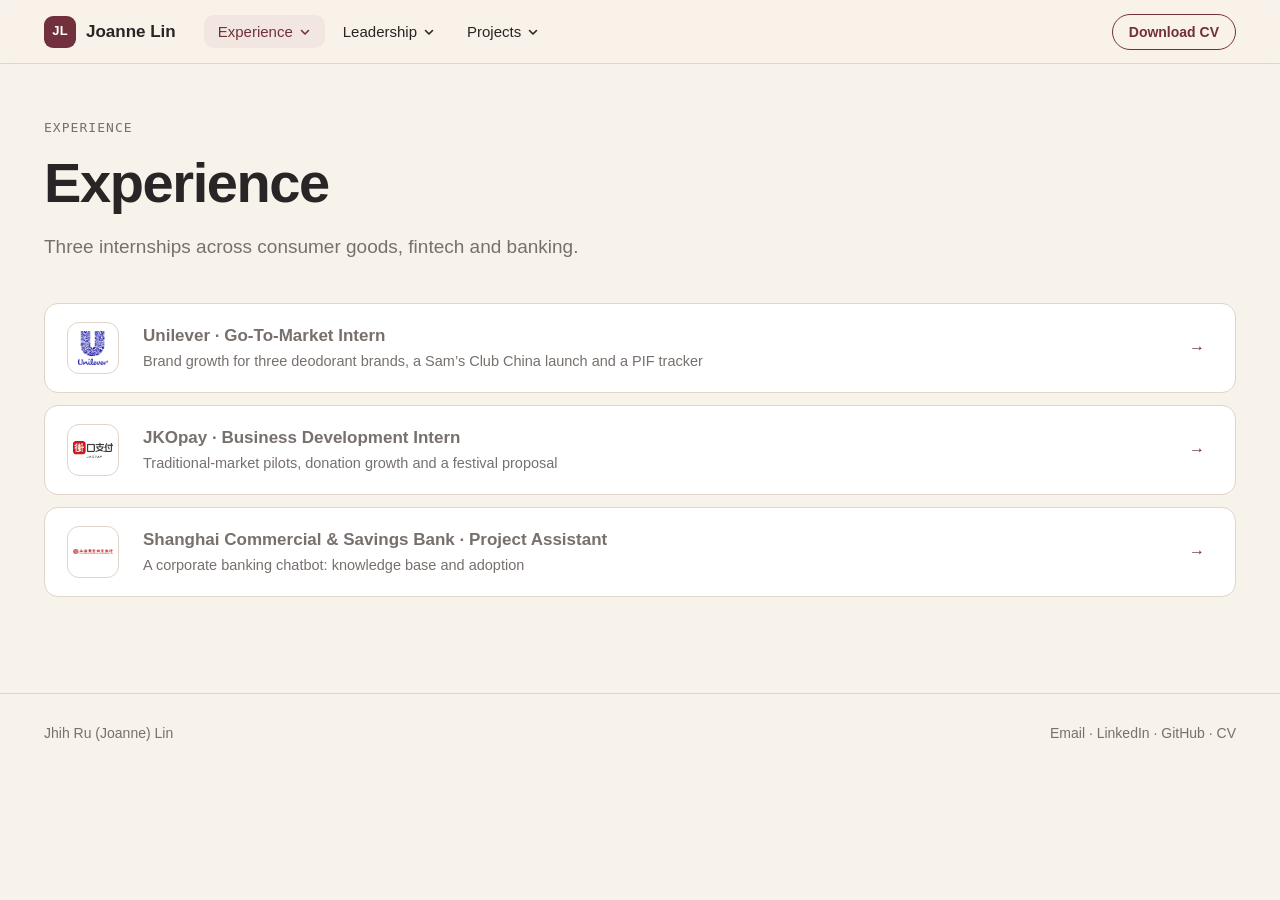
==== commit 90fafa93: "Rebuild portfolio site: dropdown menus, per-experience pages with on-this-page navigation Results-fi" ====
--- a/experience.html
+++ b/experience.html
@@ -1,152 +1,12 @@
 <!DOCTYPE html>
 <html lang="en"><head><meta charset="UTF-8"><meta name="viewport" content="width=device-width,initial-scale=1">
-<title>Experience | Jhih Ru (Joanne) Lin</title><meta name="description" content="Experience: Unilever case study, JKOpay, and Shanghai Commercial and Savings Bank.">
-<link rel="stylesheet" href="style.css"></head><body>
-<nav><div class="wrap wide"><a href="index.html">Home</a><a href="experience.html" aria-current="page">Experience</a><a href="leadership.html">Leadership</a><a href="projects.html">Projects</a></div></nav>
-<div class="wrap wide uni">
-<aside class="toc"><b>Experience</b>
-<a class="h" href="#overview">Unilever</a>
-<a class="m" href="#brand">01 Brand Growth</a><a class="s" href="#insight">Insight</a><a class="s" href="#brands">Brand messages</a><a class="s" href="#touchpoints">KV, ATS &amp; hotspot</a><a class="s" href="#impact">Retail impact</a>
-<a class="m" href="#sams">02 Sam’s Club China</a><a class="s" href="#positioning">Positioning</a><a class="s" href="#packaging">Packaging</a><a class="s" href="#digital">Digital</a>
-<a class="m" href="#pif">03 PIF System</a><a class="s" href="#challenge">Challenge</a><a class="s" href="#workflow">Workflow</a><a class="s" href="#data">Data model</a><a class="s" href="#forecast">Forecast logic</a><a class="s" href="#dashboard">Dashboard</a><a class="s" href="#pifimpact">Impact</a>
-<a class="m" href="#takeaways">Takeaways</a>
-<a class="h" href="#jkopay">JKOpay</a>
-<a class="h" href="#scsb">Shanghai Commercial &amp; Savings Bank</a></aside>
-<main>
-<img class="lg top" src="images/unilever.png" alt="Unilever"><p class="eb" id="overview">Unilever / Go-To-Market Intern</p>
-<h1>Turning Insights into Business Impact</h1>
-<p class="sm">Taiwan &amp; China | Jul 2025 – May 2026 | Three connected case studies</p>
-<div class="ov"><p class="lead"><b>Research-informed brand communication, end-to-end product launches, and a smarter way to manage regulatory workflows.</b></p><img src="Experience_images/uni-photo.jpg" alt="At Unilever"></div>
-<div class="g"><div class="c"><big>+6.8 pp</big>Rexona YoY value share, personal care stores</div><div class="c"><big>2</big>Sam’s Club China new product launch SKUs</div><div class="c"><big>40%</big>better workflow visibility across 200+ SKUs</div></div>
-<div class="g">
-<a class="c lk" href="#brand"><b>01 Brand Growth</b>Research → Communication Strategy → KV / ATS / Hotspot<br><span class="sm">Market insight + retail execution</span></a>
-<a class="c lk" href="#sams"><b>02 Sam’s Club China</b>Competitive positioning → Packaging → Buyer approvals<br><span class="sm">End-to-end GTM execution</span></a>
-<a class="c lk" href="#pif"><b>03 PIF Automation</b>Workflow → Timestamp logic → Portfolio summary<br><span class="sm">Process improvement + project risk</span></a></div>
-
-<h2 id="brand">01 Brand Growth</h2>
-<p class="eb">Insight development</p><h3 id="insight">From Market Intelligence to Communication</h3>
-<p>The starting question: which product benefit should each brand emphasize to win consumer attention?</p>
-<div class="g"><div class="c"><b>Competitive claims</b>Benchmark key players, especially NIVEA, in a concentrated deodorant market: claims, formats, price, positioning.</div><div class="c"><b>Consumer observation</b>Observe shopper behaviors, usage occasions, unmet needs, and the messages visible at the shelf.</div><div class="c"><b>Historical sales</b>Review past sales performance and retail trends to prioritize relevant benefits and formats.</div></div>
-<div class="call">Find a distinct message → turn it into shopper communication</div>
-<div class="fig"><img class="z" src="Experience_images/uni-research-1.png" alt="Competitor claims audit"></div>
-<div class="gal"><figure style="--r:1.83"><img class="z" src="Experience_images/uni-research-2.png" alt="Market research"></figure><figure style="--r:1.86"><img class="z" src="Experience_images/uni-research-3.png" alt="Market research"></figure></div>
-<p class="eb">Strategic thinking</p><h3>Deciding What to Say &amp; Where to Say It</h3>
-<p>One evidence-based decision framework, three differentiated brand narratives.</p>
-<div class="st"><b>01 Inputs</b><span>Competitor claim audits + shopper observation + historical sales</span></div>
-<div class="st"><b>02 Message</b><span>Select a relevant and defensible consumer benefit</span></div>
-<div class="st hl"><b>03 Touchpoint</b><span>Translate message into KV, ATS and in-store hotspot</span></div>
-<div class="st"><b>04 Result</b><span>Support shelf impact, brand consistency and launch readiness</span></div>
-<p class="sm">Marketing research informs the strategic message; creative assets bring that message to life at the shelf.</p>
-
-<p class="eb" id="brands">Brand messages</p>
-<h3>Vaseline | A New Benefit-led Variant</h3><p>Business objective: introduce the new offering with a clear, relatable skincare benefit.</p>
-<div class="br"><img class="z" src="Experience_images/uni-vaseline-kv.jpg" alt="Vaseline KV"><div class="c"><b>Core message</b>SMOOTHER UNDERARMS<br><br>Emphasize the appearance of smoother, brighter underarm skin and target rough-texture concerns.</div></div>
-<p class="why"><b>Why this message?</b> Lead with a skin concern consumers recognize; connect ingredient and benefit claims to an easy-to-understand product story.</p>
-<h3>Rexona | Rebranding for Brightness &amp; Scent</h3><p>Business objective: reposition the portfolio beyond functional sweat protection.</p>
-<div class="br"><img class="z" src="Experience_images/uni-rexona-kv.jpg" alt="Rexona KV"><div class="c"><b>Core message</b>BRIGHTENING + PREMIUM SCENT<br><br>Combine visible brightening benefits with prestige-inspired fragrance cues.</div></div>
-<p class="why"><b>Why this message?</b> Refresh brand perception while retaining the functional credibility consumers expect from antiperspirant products.</p>
-<h3>AXE | Relaunching a New Fragrance Line</h3><p>Business objective: make the new portfolio feel distinctive, desirable, and premium.</p>
-<div class="br"><img class="z" src="Experience_images/uni-axe-kv.jpg" alt="AXE KV"><div class="c"><b>Core message</b>PREMIUM FRAGRANCE<br><br>Elevate body spray from functional deodorant toward fine-fragrance-inspired confidence.</div></div>
-<p class="why"><b>Why this message?</b> A complete new-line launch needed compelling fragrance cues, strong visual differentiation, and a memorable first impression.</p>
-
-<p class="eb">Retail touchpoints</p><h3 id="touchpoints">From Strategy to KV, ATS &amp; Hotspots</h3>
-<p>For each brand, the same message carried through three in-store assets. Click an image to enlarge.</p>
-<div class="rowl"><div><b>Vaseline</b><br><span class="sm">Smooth underarm skin</span></div><div class="gal"><figure style="--r:1.75"><img class="z" src="Experience_images/uni-vaseline-kv.jpg" alt=""><figcaption>KV</figcaption></figure><figure style="--r:1.85"><img class="z" src="Experience_images/uni-vaseline-ats.jpg" alt=""><figcaption>ATS</figcaption></figure><figure style="--r:2.33"><img class="z" src="Experience_images/uni-vaseline-hot.jpg" alt=""><figcaption>Hotspot</figcaption></figure><figure style="--r:0.21"><img class="z" src="Experience_images/uni-vaseline-posm.jpg" alt=""><figcaption>POSM</figcaption></figure></div></div>
-<div class="rowl"><div><b>Rexona</b><br><span class="sm">Brightening + elevated scent</span></div><div class="gal"><figure style="--r:1.73"><img class="z" src="Experience_images/uni-rexona-kv.jpg" alt=""><figcaption>KV</figcaption></figure><figure style="--r:0.99"><img class="z" src="Experience_images/uni-rexona-ats.jpg" alt=""><figcaption>ATS</figcaption></figure><figure style="--r:0.99"><img class="z" src="Experience_images/uni-rexona-hot.jpg" alt=""><figcaption>Hotspot</figcaption></figure></div></div>
-<div class="rowl"><div><b>AXE</b><br><span class="sm">Premium fragrance</span></div><div class="gal"><figure style="--r:1.79"><img class="z" src="Experience_images/uni-axe-kv.jpg" alt=""><figcaption>KV</figcaption></figure><figure style="--r:1.19"><img class="z" src="Experience_images/uni-axe-ats.jpg" alt=""><figcaption>ATS</figcaption></figure><figure style="--r:0.77"><img class="z" src="Experience_images/uni-axe-hot.jpg" alt=""><figcaption>Hotspot</figcaption></figure></div></div>
-
-<p class="eb">Commercial impact</p><h3 id="impact">Market Performance &amp; Retail Negotiation</h3>
-<p>YoY value share growth in personal care stores, May 2026 vs. May 2025 (percentage points).</p>
-<div class="g"><div class="c"><div class="bar"><b>Rexona</b><div><i style="--v:85"></i></div><em>+6.8 pp</em></div><div class="bar"><b>Vaseline</b><div><i style="--v:60"></i></div><em>+4.8 pp</em></div><div class="bar"><b>AXE</b><div><i style="--v:21"></i></div><em>+1.7 pp</em></div><p class="sm">Brand results reflect broader team and market execution; not solely attributed to my work.</p></div>
-<div class="c"><b>Winning shelf space</b>Compared market performance with current in-store facings to support data-backed retailer conversations.<br><br>Analysis → display opportunity → channel proposal.</div></div>
-
-<h2 id="sams">02 Sam’s Club China</h2>
-<p class="eb">Positioning</p><h3 id="positioning">AMORA | From Brand DNA to Local USP</h3>
-<p>Research competing products and align claims with each brand’s core equity before building packaging.</p>
-<div class="g"><div class="c"><b>AMORA</b>Brand lens: natural, approachable, everyday food enjoyment. Packaging language should feel authentic and benefit-forward.</div><div class="c"><b>MAILLE</b>Brand lens: premium, refined, culinary expertise. Different brand architecture calls for a different claim hierarchy.</div><div class="c"><b>Competitive USP</b>Compare product formats, price/value cues, ingredients and usage claims. Choose differentiators shoppers can recognize quickly.</div></div>
-<div class="call">Competitor benchmark → brand fit → supportable claim → shopper-facing story</div>
-<div class="fig"><img class="z" src="Experience_images/uni-amora-bench.png" alt="Competitor benchmark"></div>
-<p class="eb">Delivery</p><h3 id="packaging">Cross-functional Launch Journey</h3>
-<p>Competitive audit → packaging claims → creative revisions → buyer &amp; customer approval → online launch</p>
-<div class="flow"><span>Research</span><span>Positioning</span><span>Design</span><span>Review</span><span class="hl">Launch</span></div>
-<div class="gal"><figure style="--r:0.92"><img class="z" src="Experience_images/uni-amora-front.jpg" alt="Front"><figcaption><b>Front</b>: product benefits &amp; recognition</figcaption></figure><figure style="--r:0.98"><img class="z" src="Experience_images/uni-amora-back.jpg" alt="Back"><figcaption><b>Back</b>: usage &amp; compliance communication</figcaption></figure><figure style="--r:0.92"><img class="z" src="Experience_images/uni-amora-tray.png" alt="Tray"><figcaption><b>Tray</b>: shelf visibility &amp; product recognition</figcaption></figure></div>
-<p class="eb">Digital</p><h3 id="digital">E-commerce Storytelling &amp; Approvals</h3>
-<p>Digital detail-page assets continue the consumer journey from first impression to product understanding.</p>
-<div class="br"><img class="z" src="Experience_images/uni-amora-app.jpg" alt="Sam’s Club app page"><div><div class="g"><div class="c"><b>Product hero</b>Immediate product recognition</div><div class="c"><b>Differentiators</b>Easy-to-scan benefit hierarchy</div><div class="c"><b>Usage</b>Recipes / pairing inspiration</div><div class="c"><b>Execution</b>Agency iteration + buyer approval</div></div></div></div>
-<p><b>My role:</b> benchmark competitors, consolidate feedback, coordinate agency edits, and protect the launch timeline.</p>
-
-<h2 id="pif">03 PIF Automation</h2>
-<p class="eb">The challenge</p><h3 id="challenge">One PIF. Multiple SKUs. Parallel Dependencies.</h3>
-<p>The hardest problem was not storing statuses. It was translating SKU-level progress into a reliable PIF-level launch forecast.</p>
-<div class="g"><div class="c"><b>01 / Process discovery</b>Aligned with Operations and NPD to map stages, responsible owners, handoffs, prerequisites and standard lead times.</div><div class="c"><b>02 / Many-to-one</b>One PIF may include multiple SKUs, each with a different completion state. A PIF cannot be read from one SKU alone.</div><div class="c"><b>03 / Parallel execution</b>Independent workstreams can run together; downstream milestones depend on all required branches being ready.</div></div>
-<div class="call">Core design problem: many SKUs × concurrent tasks × different lead times × one PIF deadline</div>
-<p class="eb">Business analysis</p><h3 id="workflow">Before VBA: Define the Real Workflow</h3>
-<p>Worked with Operations and NPD to clarify which tasks were sequential, which could run simultaneously, and what constituted PIF readiness.</p>
-<div class="st"><b>01 Discover</b><span>Map required documentation and ownership</span></div><div class="st"><b>02 Validate</b><span>Confirm lead times, dependencies, exceptions</span></div><div class="st"><b>03 Model</b><span>Set SKU-to-PIF aggregation and project deadline logic</span></div><div class="st"><b>04 Align</b><span>Review proposed tracking rules with stakeholders</span></div>
-<p class="sm"><b>Value of collaboration:</b> prevented a misleading linear tracker by confirming real operational dependencies.</p>
-<p class="eb">Process dependencies</p><h3>A Non-linear Workflow With Parallel Paths</h3>
-<p>Processes A–E are anonymized placeholders, not the company’s real process names.</p>
-<div class="fig"><svg viewBox="0 0 640 210" role="img" aria-label="Process A leads to parallel processes B, C, D, then Process E, then PIF Ready" font-family="system-ui,sans-serif" font-size="14" text-anchor="middle"><g fill="#fffdf8" stroke="#d9cfc0"><rect x="150" y="10" width="110" height="46" rx="8"/><rect x="150" y="82" width="110" height="46" rx="8"/><rect x="150" y="154" width="110" height="46" rx="8"/></g><g fill="#efe0dc" stroke="#6b2d33"><rect x="10" y="82" width="90" height="46" rx="8"/><rect x="340" y="82" width="90" height="46" rx="8"/></g><rect x="500" y="76" width="130" height="58" rx="8" fill="#fffdf8" stroke="#6b2d33"/><g fill="#6b2d33" font-weight="700"><text x="55" y="110">Process A</text><text x="205" y="38">Process B</text><text x="205" y="110">Process C</text><text x="205" y="182">Process D</text><text x="385" y="110">Process E</text><text x="565" y="102">PIF READY</text></g><text x="565" y="122" font-size="11" fill="#6d6359">after required paths clear</text><g stroke="#6b2d33" fill="none" stroke-width="1.5"><path d="M100 105H125M125 33V177M125 33H150M125 105H150M125 177H150M260 33H290M260 105H290M260 177H290M290 33V177M290 105H340M430 105H500"/></g></svg></div>
-<p class="sm">Illustrative dependency map: E waits for the required B/C/D branches; tasks are not summed as a linear chain.</p>
-<p class="eb">Data granularity</p><h3 id="data">SKU-level Inputs → PIF-level Decisions</h3>
-<p>Operational records are SKU-granular; the summary organizes projects by shared PIF identifier.</p>
-<div class="g"><div><b>Backend: one row per SKU</b><table class="tb"><tr><th>SKU</th><th>PIF</th><th>Progress</th></tr><tr><td>SKU-A1</td><td>PIF-A</td><td>78%</td></tr><tr><td>SKU-A2</td><td>PIF-A</td><td>100%</td></tr><tr><td>SKU-A3</td><td>PIF-A</td><td>64%</td></tr><tr><td>SKU-B1</td><td>PIF-B</td><td>100%</td></tr><tr><td>SKU-B2</td><td>PIF-B</td><td>85%</td></tr></table></div><div><b>Summary: one row per PIF</b><div class="c"><b>PIF-A</b>3 SKUs · OPEN</div><div class="c" style="margin-top:.6rem"><b>PIF-B</b>2 SKUs · OPEN</div><p class="sm">Grouping key: shared PIF ID. All SKU records contribute to the roll-up. Values are fictional examples.</p></div></div>
-
-<p class="eb">Forecast design</p><h3 id="forecast">Forecasting Depends on the Slowest Required Path</h3>
-<p>Illustrative scenario: three parallel workstreams start together and must finish before a final step can begin.</p>
-<div class="bar"><b>Branch B</b><div><i style="--v:50"></i></div><em>7 days</em></div><div class="bar"><b>Branch C</b><div><i style="--v:100"></i></div><em>14 days</em></div><div class="bar"><b>Branch D</b><div><i style="--v:64"></i></div><em>9 days</em></div>
-<div class="call">Parallel block duration = MAX(7, 14, 9) = 14 days → + final dependent step</div>
-<p class="sm">Not 7 + 14 + 9. At the SKU level, each eligible branch must be tracked and then reconciled at PIF level.</p>
-<h3>Timestamped Statuses at SKU Level</h3>
-<p>When an owner marks Completed, VBA records “Completed, YYYY-MM-DD” and the forecasts refresh.</p>
-<table class="tb"><tr><th>SKU</th><th>PIF</th><th>Process B</th><th>Process C</th><th>Next expected</th></tr><tr><td>SKU-A1</td><td>PIF-A</td><td>Completed, 2026-04-02</td><td>Completed, 2026-04-09</td><td>2026-04-24</td></tr><tr><td>SKU-A2</td><td>PIF-A</td><td>Completed, 2026-04-04</td><td>WIP</td><td>2026-04-28</td></tr><tr><td>SKU-A3</td><td>PIF-A</td><td>Completed, 2026-04-07</td><td>Pending</td><td>2026-05-01</td></tr><tr><td>SKU-B1</td><td>PIF-B</td><td>Completed, 2026-04-03</td><td>Completed, 2026-04-11</td><td>2026-04-25</td></tr></table>
-<p class="sm">Schematic reconstruction. All identifiers, dates and progress shown are synthetic.</p>
-<h3>A PIF Is Not Complete Until Its Required SKUs Are Ready</h3>
-<p>The PIF-level roll-up cannot simply borrow the finish date or status of the first SKU.</p>
-<div class="g"><div class="c"><b>SKU-A1</b><span class="ok">COMPLETE</span><br>Projected: Apr 22</div><div class="c"><b>SKU-A2</b><span class="ok">COMPLETE</span><br>Projected: Apr 25</div><div class="c hl"><b>SKU-A3</b><span class="rk">AT RISK</span><br>Projected: May 06</div></div>
-<div class="call">PIF-A · 3 SKUs — Forecast: May 06 / Status: AT RISK</div>
-<p class="eb">Manager dashboard</p><h3 id="dashboard">The Summary Turns Many SKU Records Into Action</h3>
-<p>PIF-oriented summary fields: SKU count, progress, estimated finish, deadline, delay and status.</p>
-<div class="g"><div class="c"><big>3</big>Active PIFs</div><div class="c"><big>10</big>SKUs monitored</div><div class="c"><big>2</big>PIFs at risk</div><div class="c"><big>May 03</big>Next deadline</div></div>
-<table class="tb"><tr><th>PIF</th><th>SKUs</th><th>Progress</th><th>Forecast</th><th>Delay</th><th>Risk / next step</th></tr><tr><td>PIF-A</td><td>3</td><td>74%</td><td>May 06</td><td>+10d</td><td>MEDIUM · Follow up</td></tr><tr><td>PIF-B</td><td>2</td><td>91%</td><td>May 01</td><td>0d</td><td class="ok">ON TRACK</td></tr><tr><td>PIF-C</td><td>5</td><td>48%</td><td>May 21</td><td>+18d</td><td class="rk">HIGH · Escalate</td></tr></table>
-<p class="sm">Illustrative data. Management layer: identify bottlenecks, overdue PIFs, critical follow-ups and launch risk at a glance.</p>
-<h3>Drill Down: From a Red PIF to the Blocking SKU</h3>
-<div class="c hl"><b>PIF-C / HIGH RISK</b>5 SKUs · 48% progress · +18 days</div>
-<table class="tb"><tr><th>SKU</th><th>Status</th><th>Blocking branch</th></tr><tr><td>C-01</td><td class="ok">Completed</td><td>—</td></tr><tr><td>C-02</td><td class="rk">WIP</td><td>Branch C</td></tr><tr><td>C-03</td><td class="rk">WIP</td><td>Branch D</td></tr><tr><td>C-04</td><td class="ok">Completed</td><td>—</td></tr><tr><td>C-05</td><td class="rk">Pending</td><td>Branch B</td></tr></table>
-<p><b>Next action:</b> prioritize incomplete dependencies, not all SKUs equally.</p>
-<h3>Dynamic Forecasts, Not Static Launch Calendars</h3>
-<p>A status update can shift a branch end-date; the PIF forecast changes only when that branch affects the latest required completion.</p>
-<div class="g"><div class="c"><b>Original</b>Branch B / May 01<br>Branch C / May 03<br><b style="margin-top:.4rem">PIF finish / May 05</b></div><div class="c hl"><b>Updated</b>Branch B / May 01<br>Branch C / May 11<br><b style="margin-top:.4rem">PIF finish / May 13</b></div></div>
-<div class="call">Rolling impact: +8 days → risk badge recalculated</div>
-<p class="eb">Business impact</p><h3 id="pifimpact">From SKU Tracking to Faster Decisions</h3>
-<p>Improving visibility across 200+ SKUs and enabling more proactive project management.</p>
-<div class="g"><div class="c"><big>200+ SKUs</big>Centralized SKU-level progress visibility</div><div class="c"><big>~40%</big>Improvement in workflow visibility</div></div>
-<div class="g"><div class="c"><b>01 Automate</b>VBA captured completion dates for individual SKU steps.</div><div class="c"><b>02 Consolidate</b>Multi-SKU updates rolled up into PIF-level summaries.</div><div class="c"><b>03 Prioritize</b>Dynamic forecasts surfaced at-risk PIFs for targeted follow-ups.</div></div>
-<div class="call">Less manual checking · Faster progress reviews · More proactive launch-risk management</div>
-<h3>Built for Better Operational Decisions</h3>
-<p>The key contribution was designing the right process model and aggregation logic, not merely writing VBA macros.</p>
-<div class="st"><b>Cross-functional alignment</b><span>Clarified owners, lead times and dependencies with Operations + NPD.</span></div><div class="st"><b>Automated traceability</b><span>Recorded Completed timestamps against SKU-level workflow steps.</span></div><div class="st"><b>Project-level visibility</b><span>Rolled up many SKUs into a PIF-level summary to surface bottlenecks.</span></div><div class="st"><b>Proactive risk management</b><span>Updated forecasts as parallel branches progressed, enabling focused follow-up.</span></div>
-<p class="sm">All PIF examples on this page are anonymized, illustrative reconstructions. No real project records, identifiers, or dates are shown.</p>
-
-<h2 id="takeaways">What this experience taught me</h2>
-<h3>Insights → Alignment → Execution → Impact</h3>
-<div class="st"><b>01 Brand Growth</b><span>Marketing research to claim selection, shopper assets and value share outcomes</span></div><div class="st"><b>02 Sam’s Club</b><span>Competitor + brand DNA alignment to packaging and digital launch</span></div><div class="st"><b>03 PIF Tracker</b><span>Cross-team process mapping to multi-SKU, parallel-path forecasting</span></div>
-
-<h2 id="jkopay"><img class="lg" src="images/jkopay.png" alt="">JKOpay</h2>
-<p class="sm">Business Development Summer Intern | Taipei, Taiwan | Jul 2024 – Aug 2024</p>
-<div class="g"><div class="c"><big>20%</big>partnership conversion across 100+ merchants, using market data and field analysis to find high-potential traditional markets.</div><div class="c"><big>15%</big>conversion across 50+ nonprofit prospects, using competitor analysis to find underserved segments and tailored cold outreach.</div></div>
-<h2 id="scsb"><img class="lg" src="images/scsb.png" alt="">Shanghai Commercial and Savings Bank</h2>
-<p class="sm">Project Assistant | Taipei, Taiwan | Jul 2023 – Aug 2023</p>
-<div class="g"><div class="c"><big>30%</big>lower live-agent workload by restructuring 400+ chatbot inquiries and mapping follow-up questions.</div><div class="c"><big>3 banks</big>analyzed to find customer service gaps and recommend improvements to the interaction flow.</div><div class="c"><big>6 + 2</big>step-by-step guides for common online banking functions, plus two marketing proposals to encourage chatbot use.</div></div>
-</main></div>
-<footer><div class="wrap wide">© 2026 Jhih Ru (Joanne) Lin &nbsp; <a href="https://www.linkedin.com/in/joannelin1126">LinkedIn</a> &nbsp; <a href="https://github.com/joannelin1126?tab=repositories">GitHub</a></div></footer>
-<dialog id="lb"><img alt=""></dialog>
-<script>
-const L=[...document.querySelectorAll('.toc a')],M={};L.forEach(a=>M[a.hash.slice(1)]=a);
-const T=Object.keys(M).map(i=>document.getElementById(i)).filter(Boolean);
-function f(){let c=T[0];T.forEach(e=>{if(e.getBoundingClientRect().top<innerHeight*.3)c=e});L.forEach(a=>a.classList.toggle('on',a===M[c.id]))}
-addEventListener('scroll',f,{passive:true});f();
-const D=document.getElementById('lb'),I=D.querySelector('img');
-document.querySelectorAll('img.z').forEach(i=>i.onclick=()=>{I.src=i.src;D.showModal()});D.onclick=()=>D.close();
-</script>
+<title>Experience | Joanne Lin</title><meta name="description" content="Joanne Lin’s internships at Unilever, JKOpay and Shanghai Commercial &amp; Savings Bank.">
+<link rel="stylesheet" href="style.css"><script>document.documentElement.className="js"</script></head><body>
+<header class="nav"><div class="wrap"><a class="brand" href="index.html"><span class="brand-mark">JL</span>Joanne Lin</a><nav class="menu" aria-label="Main"><div class="menu-item"><button class="menu-btn" aria-haspopup="true" aria-expanded="false" aria-current="page">Experience<svg viewBox="0 0 12 12" aria-hidden="true"><path d="M2.5 4.5 6 8l3.5-3.5" fill="none" stroke="currentColor" stroke-width="1.6" stroke-linecap="round" stroke-linejoin="round"/></svg></button><div class="panel" role="menu"><a href="unilever.html"><span class="logo"><img src="images/unilever.png" alt=""></span><span><b>Unilever</b><small>Go-To-Market Intern · 2025–26</small></span></a><a href="jkopay.html"><span class="logo"><img src="images/jkopay.png" alt=""></span><span><b>JKOpay</b><small>Business Development Intern · 2024</small></span></a><a href="scsb.html"><span class="logo"><img src="images/scsb.png" alt=""></span><span><b>Shanghai Commercial &amp; Savings Bank</b><small>Project Assistant · 2023</small></span></a></div></div><div class="menu-item"><button class="menu-btn" aria-haspopup="true" aria-expanded="false">Leadership<svg viewBox="0 0 12 12" aria-hidden="true"><path d="M2.5 4.5 6 8l3.5-3.5" fill="none" stroke="currentColor" stroke-width="1.6" stroke-linecap="round" stroke-linejoin="round"/></svg></button><div class="panel" role="menu"><a href="leadership.html"><span class="logo"><img src="images/dac.png" alt=""></span><span><b>NTU Data Analytics Club</b><small>Marketing &amp; PR Director · 2025–26</small></span></a></div></div><div class="menu-item"><button class="menu-btn" aria-haspopup="true" aria-expanded="false">Projects<svg viewBox="0 0 12 12" aria-hidden="true"><path d="M2.5 4.5 6 8l3.5-3.5" fill="none" stroke="currentColor" stroke-width="1.6" stroke-linecap="round" stroke-linejoin="round"/></svg></button><div class="panel" role="menu"><a href="projects.html#showtime"><span class="logo"><img src="images/showtime.png" alt=""></span><span><b>Showtime Cinemas</b><small>Consumer analytics · 2025</small></span></a><a href="projects.html#loreal"><span class="logo"><img src="images/loreal.png" alt=""></span><span><b>L’Oréal Brandstorm</b><small>Team leader · Top 7 in Taiwan · 2023</small></span></a></div></div></nav><a class="btn nav-cta" href="cv.pdf">Download CV</a><button class="burger" aria-label="Menu" aria-expanded="false"><span></span><span></span><span></span></button></div></header>
+<section class="head"><div class="wrap"><div class="crumb">Experience</div><div class="head-row"><div><h1>Experience</h1><p class="lead">Three internships across consumer goods, fintech and banking.</p></div></div></div></section><div class="wrap" style="padding-bottom:96px"><div class="pcards"><a class="pcard" href="unilever.html" style="grid-template-columns:64px 1fr 24px"><span class="lg" style="width:52px;height:52px;border-radius:12px;background:#fff;border:1px solid var(--line);display:grid;place-items:center"><img src="images/unilever.png" alt="" style="max-width:40px;max-height:34px"></span>
+<span style="display:block"><b style="display:block">Unilever · Go-To-Market Intern</b><span>Brand growth for three deodorant brands, a Sam’s Club China launch and a PIF tracker</span></span><i>→</i></a><a class="pcard" href="jkopay.html" style="grid-template-columns:64px 1fr 24px"><span class="lg" style="width:52px;height:52px;border-radius:12px;background:#fff;border:1px solid var(--line);display:grid;place-items:center"><img src="images/jkopay.png" alt="" style="max-width:40px;max-height:34px"></span>
+<span style="display:block"><b style="display:block">JKOpay · Business Development Intern</b><span>Traditional-market pilots, donation growth and a festival proposal</span></span><i>→</i></a><a class="pcard" href="scsb.html" style="grid-template-columns:64px 1fr 24px"><span class="lg" style="width:52px;height:52px;border-radius:12px;background:#fff;border:1px solid var(--line);display:grid;place-items:center"><img src="images/scsb.png" alt="" style="max-width:40px;max-height:34px"></span>
+<span style="display:block"><b style="display:block">Shanghai Commercial &amp; Savings Bank · Project Assistant</b><span>A corporate banking chatbot: knowledge base and adoption</span></span><i>→</i></a></div></div><script>(function(){var m={"#overview":"unilever.html","#unilever":"unilever.html","#jkopay":"jkopay.html","#scsb":"scsb.html"};var t=m[location.hash];if(t)location.replace(t);})();</script>
+<footer class="foot"><div class="wrap"><span>Jhih Ru (Joanne) Lin</span><span><a href="mailto:joannelin20011126@gmail.com">Email</a> · <a href="https://www.linkedin.com/in/joannelin1126/">LinkedIn</a> · <a href="https://github.com/joannelin1126">GitHub</a> · <a href="cv.pdf">CV</a></span></div></footer>
+<script src="main.js"></script>
 </body></html>
--- a/style.css
+++ b/style.css
@@ -1,128 +1,317 @@
-:root{--bg:#f6f1e8;--ink:#1e1a18;--mute:#6d6359;--wine:#6b2d33;--line:#d9cfc0}
-*{box-sizing:border-box}
-html{scroll-behavior:smooth}
-body{margin:0;background:var(--bg);color:var(--ink);font:16px/1.7 system-ui,-apple-system,"Segoe UI","Noto Sans TC",sans-serif}
-.wrap{max-width:820px;margin:0 auto;padding:0 1.25rem}
-.wrap.wide{max-width:1040px}
-nav{border-bottom:1px solid var(--line)}
-nav .wrap{display:flex;flex-wrap:wrap;gap:1.4rem;padding:1rem 1.25rem}
-nav a{color:var(--mute);text-decoration:none}
-nav a[aria-current]{color:var(--wine);font-weight:600}
-a{color:var(--wine)}
-a:focus-visible{outline:2px solid var(--wine);outline-offset:3px}
-h1,h2,h3{font-family:Georgia,"Noto Serif TC",serif;line-height:1.25}
-h1{font-size:clamp(2rem,6vw,3.2rem);margin:3rem 0 .6rem}
-h2{font-size:1.6rem;margin:3rem 0 .4rem}
-h3{font-size:1.15rem;margin:0 0 .3rem}
-.lead{font-size:1.2rem;max-width:36rem;color:var(--mute)}
-.btn{display:inline-block;padding:.6rem 1.2rem;margin:0 .6rem .6rem 0;border:1px solid var(--wine);color:var(--wine);text-decoration:none;border-radius:4px}
-.btn.p{background:var(--wine);color:#fff}
-.facts{display:flex;flex-wrap:wrap;gap:1.5rem 2.5rem;margin:2rem 0;padding:1rem 0;border-block:1px solid var(--line)}
-.facts div{max-width:13rem;font-size:.9rem;color:var(--mute)}
-.facts b{display:block;font-family:Georgia,serif;font-size:1.9rem;color:var(--wine);line-height:1.2}
-.sub{color:var(--mute);margin:0 0 .6rem}
-.row{display:grid;grid-template-columns:11rem 1fr;gap:0 1.5rem;padding:1.2rem 0;border-top:1px solid var(--line)}
-.when{color:var(--mute);font-size:.9rem}
-.row p,.row ul{margin:.3rem 0}
-.row ul{padding-left:1.1rem}
-table{border-collapse:collapse;margin:.6rem 0}
-th,td{padding:.3rem 1.6rem .3rem 0;border-bottom:1px solid var(--line);text-align:left}
-th:last-child,td:last-child{text-align:right;padding-right:0}
-.note{font-size:.85rem;color:var(--mute)}
-footer{margin-top:4rem;padding:1.5rem 0;border-top:1px solid var(--line);color:var(--mute);font-size:.9rem}
-.page{display:grid;grid-template-columns:260px 1fr;gap:0 3rem;align-items:start}
-.page>*{min-width:0}
-.side{position:sticky;top:1.5rem;padding-top:2.2rem}
-.photo{display:block;width:100%;height:auto;border-radius:6px;margin-bottom:1.4rem}
-.contact{list-style:none;padding:0;margin:0}
-.contact li{display:flex;align-items:center;gap:.7rem;margin:.7rem 0;font-size:.9rem}
-.contact a{color:var(--ink)}
-.contact a:hover{color:var(--wine)}
-.ic{width:20px;height:20px;fill:currentColor;flex:none;color:var(--wine)}
-.main h1{font-size:clamp(2rem,5vw,2.8rem);margin:2.2rem 0 .4rem}
-.tag{font-size:1.15rem;color:var(--mute);max-width:36rem;margin:0 0 1.1rem}
-.main h2{font-size:1.45rem;margin:2.6rem 0 .8rem}
-.main p{max-width:42rem}
-.edu{display:grid;grid-template-columns:44px 1fr auto;gap:0 1rem;align-items:start;margin:1rem 0}
-.edu img{width:44px;height:44px;border-radius:50%;object-fit:contain;background:#fff;border:1px solid var(--line);padding:2px}
-.edu img.cov{object-fit:cover;padding:0}
-.edu b{display:block;font-family:Georgia,"Noto Serif TC",serif;color:var(--wine)}
-.edu em,.edu .r{color:var(--mute);font-size:.92rem}
-.edu .r{text-align:right}
-.edu ul{margin:.2rem 0 0;padding-left:1.1rem;font-size:.92rem}
-.exp{border-left:2px solid var(--wine);padding-left:1.2rem;margin-top:.6rem}
-.job{display:grid;grid-template-columns:112px 1fr;gap:0 1.3rem;padding:.5rem 0 1.1rem}
-.job img{width:100%;max-height:64px;object-fit:contain;object-position:left top}
-.job h3{font-size:1.15rem;margin:0}
-.meta{font-size:.82rem;color:var(--mute);margin:.1rem 0 .5rem}
-.job ul{margin:0;padding-left:1.2rem}
-.sr{display:grid;grid-template-columns:110px 1fr;gap:.2rem 1rem;align-items:center;margin:.7rem 0}
-.sr b{font-family:Georgia,"Noto Serif TC",serif}
-.chip{display:inline-block;padding:.15rem .8rem;margin:.2rem .35rem .2rem 0;border-radius:99px;border:1px solid var(--line);background:#fffdf8;font-size:.92rem}
-.chip i{font-style:normal;color:var(--mute);font-size:.8rem;margin-left:.3rem}
-.chip.code{background:var(--wine);border-color:var(--wine);color:var(--bg);font-family:ui-monospace,Menlo,Consolas,monospace;font-size:.88rem}
-.chip.tool{border-color:var(--wine);color:var(--wine)}
-@media(max-width:860px){.page{grid-template-columns:minmax(0,1fr)}.contact a{overflow-wrap:anywhere}.side{position:static;display:grid;grid-template-columns:150px 1fr;gap:0 1.2rem;align-items:start;padding-top:1.2rem}.photo{margin:0}.contact li:first-child{margin-top:0}.main h1{margin-top:1.4rem}}
-@media(max-width:640px){.row{grid-template-columns:1fr}.when{margin-bottom:.2rem}.job{grid-template-columns:68px 1fr;gap:0 .9rem}.edu{grid-template-columns:44px 1fr}.edu .r{grid-column:2;text-align:left}.sr{grid-template-columns:1fr}}
-@media(prefers-reduced-motion:reduce){html{scroll-behavior:auto}}
-.uni{display:grid;grid-template-columns:230px minmax(0,1fr);gap:0 3rem;align-items:start}
-.uni [id]{scroll-margin-top:1rem}
-.toc{position:sticky;top:1rem;max-height:calc(100vh - 2rem);overflow:auto;padding:1.6rem 0;display:flex;flex-direction:column;font-size:.92rem}
-.toc a{color:var(--mute);text-decoration:none;padding:.22rem 0 .22rem .8rem;border-left:2px solid transparent}
-.toc a.h{color:var(--ink);font-weight:600;margin-top:.7rem}
-.toc a.s{padding-left:1.9rem;font-size:.86rem}
-.toc a.m{padding-left:1.2rem;font-weight:600;color:var(--ink);margin-top:.5rem}
-.toc a:hover{color:var(--wine)}
-.toc a.on{color:var(--wine);border-left-color:var(--wine);font-weight:600}
-.toc b{font:700 1.25rem Georgia,serif;margin:.4rem 0 .6rem .8rem}
-.uni main h1{font-size:clamp(1.9rem,4.5vw,2.6rem);margin:2.2rem 0 .4rem}
-.uni main h2{font-size:1.9rem;margin:4.5rem 0 .3rem;border-top:1px solid var(--line);padding-top:1.6rem}
-.uni main h3{font-size:1.4rem;margin:3rem 0 .3rem}
-.eb{font-size:.78rem;letter-spacing:.08em;color:var(--wine);font-weight:700;text-transform:uppercase;margin:0}
-.ov{display:grid;grid-template-columns:minmax(0,1fr) 260px;gap:1.5rem;align-items:center}
-.ov img{width:100%;border-radius:8px}
-.g{display:grid;grid-template-columns:repeat(auto-fit,minmax(200px,1fr));gap:1rem;margin:1rem 0}
-.c{background:#fffdf8;border:1px solid var(--line);border-radius:10px;padding:1rem 1.2rem}
-.c b{display:block;font-family:Georgia,serif;color:var(--wine);margin-bottom:.3rem}
-.c big{display:block;font:700 1.9rem Georgia,serif;color:var(--wine);line-height:1.2}
-.c.hl,.st.hl{background:#efe0dc}
-.c.lk{display:block;color:var(--ink);text-decoration:none}
-.c.lk:hover{border-color:var(--wine)}
-.st{display:grid;grid-template-columns:8.5rem 1fr;gap:.2rem 1rem;background:#fffdf8;border:1px solid var(--line);border-radius:10px;padding:.7rem 1.1rem;margin:.5rem 0}
-.st b{color:var(--wine)}
-.call{background:#efe0dc;border-radius:10px;padding:.8rem 1.2rem;font-weight:600;color:var(--wine);margin:1rem 0}
-.gal{display:flex;flex-wrap:wrap;gap:.8rem;align-items:flex-start;margin:.6rem 0 1.4rem}
-.gal figure,.br figure{margin:0}
-.gal img,.br img,.fig img{width:100%;border-radius:8px;border:1px solid var(--line);background:#fff;cursor:zoom-in;display:block}
-.gal figure{flex:var(--r,1) 1 calc(var(--r,1)*190px);min-width:0}.gal img{height:auto}
-figcaption{font-size:.82rem;color:var(--mute);margin-top:.3rem}
-.rowl{display:grid;grid-template-columns:7.5rem 1fr;gap:1rem;align-items:start;margin:1.1rem 0}
-.br{display:grid;grid-template-columns:minmax(0,1.6fr) minmax(0,1fr);gap:1.2rem;align-items:start;margin:1rem 0}
-.why{margin:.2rem 0 1.4rem}.why b{color:var(--wine)}
-.bar{display:grid;grid-template-columns:5.5rem 1fr 5rem;align-items:center;gap:.8rem;margin:.7rem 0}
-.bar div{background:#e9dfd3;border-radius:3px}
-.bar i{display:block;height:1.1rem;background:var(--wine);border-radius:3px;width:calc(var(--v)*1%)}
-.bar em{font-style:normal;font-weight:700;color:var(--wine)}
-.flow{display:flex;flex-wrap:wrap;gap:.5rem;align-items:center;margin:1rem 0}
-.flow span{background:#fffdf8;border:1px solid var(--line);border-radius:8px;padding:.4rem .9rem;font-weight:600;color:var(--wine)}
-.flow span.hl{background:#efe0dc}
-.flow span:not(:last-child)::after{content:"→";margin-left:.7rem;color:var(--mute)}
-.tb{width:100%;font-size:.9rem;margin:.8rem 0}
-.tb th,.tb td,.tb th:last-child,.tb td:last-child{padding:.45rem .7rem;text-align:left;border:0}
-.tb th{background:var(--wine);color:var(--bg)}
-.tb tr:nth-child(even) td{background:#efe6dc}
-.ok{color:#3d6b4f;font-weight:700}.rk{color:var(--wine);font-weight:700}
-.sm{font-size:.85rem;color:var(--mute)}
-.fig{margin:1rem 0}.fig svg{width:100%;height:auto}
-dialog{border:0;padding:0;background:none;max-width:92vw;max-height:92vh}
-dialog::backdrop{background:#000b}
-dialog img{max-width:92vw;max-height:92vh;display:block;border-radius:6px}
-@media(max-width:860px){.uni{grid-template-columns:minmax(0,1fr)}.toc{position:sticky;top:0;flex-direction:row;overflow-x:auto;max-height:none;background:var(--bg);padding:.5rem 0;z-index:5;border-bottom:1px solid var(--line);white-space:nowrap}.toc a.s,.toc b{display:none}.toc a,.toc a.h,.toc a.m{border-left:0;border-bottom:2px solid transparent;padding:.3rem .6rem;margin:0}.toc a.on{border-bottom-color:var(--wine)}.br,.ov{grid-template-columns:1fr}.rowl{grid-template-columns:1fr}.st{grid-template-columns:1fr}.ov img{max-width:260px}}
-.wrap.uni{max-width:1200px}
-.tb{display:block;overflow-x:auto}
-@media(max-width:640px){.bar{grid-template-columns:4.5rem 1fr 4.2rem;gap:.5rem}}
-.lg{height:34px;width:auto;vertical-align:middle;margin-right:.6rem}
-.uni main img.lg.top{display:block;height:40px;width:auto;border:0;border-radius:0;margin:1.8rem 0 .2rem}
-.cs{display:inline-block;margin-top:.5rem;padding:.35rem 1rem;border:1px solid var(--wine);border-radius:99px;background:var(--wine);color:#fff;text-decoration:none;font-weight:600;font-size:.9rem}
-.cs:hover{background:none;color:var(--wine)}
-.cs.o{background:none;color:var(--wine)}.cs.o:hover{background:var(--wine);color:#fff}
+/* Joanne Lin portfolio. One visual system: cream background, wine accent, results first. */
+:root {
+  --bg: #f7f2ea; --surface: #fff; --side: #f1e7e0; --pink: #f1dbdc; --sand: #f3e7d7; --sage: #dfe8e4; --grey: #e5e2e0;
+  --wine: #71303b; --wine2: #a35a64; --rose: #d8a7ac; --taupe: #c6b7aa; --line: #e1d4c8;
+  --ink: #292426; --mute: #77706c; --green: #3d6b4f; --orange: #d9893b; --amber: #e3b341; --linepay: #5e9c76;
+  --sans: -apple-system, BlinkMacSystemFont, "Segoe UI", "Noto Sans", "PingFang TC", "Microsoft JhengHei", Helvetica, Arial, sans-serif;
+  --mono: ui-monospace, SFMono-Regular, "SF Mono", Menlo, Consolas, monospace;
+  --r: 14px; --nav: 64px;
+}
+* { box-sizing: border-box; }
+html { scroll-behavior: smooth; scroll-padding-top: calc(var(--nav) + 24px); }
+body { margin: 0; background: var(--bg); color: var(--ink); font: 16px/1.6 var(--sans); -webkit-font-smoothing: antialiased; }
+img { max-width: 100%; display: block; }
+a { color: inherit; }
+h1, h2, h3, h4 { margin: 0; line-height: 1.2; letter-spacing: -0.01em; }
+p { margin: 0 0 12px; }
+.wrap { max-width: 1240px; margin: 0 auto; padding: 0 24px; }
+
+/* ---------- top navigation with hover menus ---------- */
+.nav { position: sticky; top: 0; z-index: 50; height: var(--nav); background: rgba(247, 242, 234, .88);
+  backdrop-filter: saturate(1.4) blur(12px); -webkit-backdrop-filter: saturate(1.4) blur(12px); border-bottom: 1px solid var(--line); }
+.nav .wrap { height: 100%; display: flex; align-items: center; gap: 8px; }
+.brand { display: flex; align-items: center; gap: 10px; text-decoration: none; font-weight: 700; font-size: 17px; margin-right: 20px; }
+.brand-mark { width: 32px; height: 32px; border-radius: 9px; background: var(--wine); color: #fff; display: grid; place-items: center;
+  font-size: 13px; letter-spacing: .02em; }
+.menu { display: flex; align-items: center; gap: 4px; flex: 1; }
+.menu-item { position: relative; }
+.menu-btn { display: flex; align-items: center; gap: 6px; padding: 8px 14px; border-radius: 10px; font: 500 15px var(--sans);
+  color: var(--ink); text-decoration: none; background: none; border: 0; cursor: pointer; }
+.menu-btn svg { width: 12px; height: 12px; transition: transform .2s; }
+.menu-item:hover .menu-btn, .menu-item.open .menu-btn, .menu-btn[aria-current="page"] { background: var(--side); }
+.menu-btn[aria-current="page"] { color: var(--wine); }
+.menu-item:hover .menu-btn svg, .menu-item.open .menu-btn svg { transform: rotate(180deg); }
+.panel { position: absolute; top: calc(100% + 6px); left: 0; min-width: 340px; padding: 8px; background: var(--surface);
+  border: 1px solid var(--line); border-radius: var(--r); box-shadow: 0 18px 40px -12px rgba(41, 36, 38, .22);
+  opacity: 0; visibility: hidden; transform: translateY(-4px); transition: opacity .15s, transform .15s, visibility .15s; }
+.panel::before { content: ""; position: absolute; left: 0; right: 0; top: -10px; height: 10px; }
+.menu-item:hover .panel, .menu-item.open .panel, .menu-item:focus-within .panel { opacity: 1; visibility: visible; transform: none; }
+.panel a { display: flex; align-items: center; gap: 12px; padding: 10px 12px; border-radius: 10px; text-decoration: none; }
+.panel a:hover, .panel a:focus-visible, .panel a[aria-current="page"] { background: var(--side); outline: none; }
+.panel .logo { width: 40px; height: 40px; border-radius: 10px; background: #fff; border: 1px solid var(--line); display: grid; place-items: center; flex: none; }
+.panel .logo img { max-width: 30px; max-height: 26px; object-fit: contain; }
+.panel b { display: block; font-size: 15px; font-weight: 600; }
+.panel small { display: block; color: var(--mute); font-size: 13px; line-height: 1.35; }
+.nav-cta { margin-left: auto; }
+.btn { display: inline-flex; align-items: center; gap: 8px; padding: 9px 16px; border-radius: 999px; font: 600 14px var(--sans);
+  text-decoration: none; border: 1px solid var(--wine); color: var(--wine); background: transparent; transition: background .15s, color .15s; }
+.btn:hover { background: var(--wine); color: #fff; }
+.btn.solid { background: var(--wine); color: #fff; }
+.btn.solid:hover { background: #5b2630; }
+.burger { display: none; margin-left: auto; background: none; border: 0; padding: 8px; cursor: pointer; }
+.burger span { display: block; width: 22px; height: 2px; background: var(--ink); margin: 5px 0; border-radius: 2px; }
+
+/* ---------- page header ---------- */
+.head { padding: 56px 0 28px; }
+.crumb { font: 500 13px var(--mono); letter-spacing: .08em; text-transform: uppercase; color: var(--mute); margin-bottom: 14px; }
+.crumb a { text-decoration: none; } .crumb a:hover { color: var(--wine); }
+.head-row { display: flex; gap: 32px; align-items: flex-start; justify-content: space-between; }
+.head h1 { font-size: clamp(34px, 5vw, 56px); font-weight: 650; letter-spacing: -0.025em; }
+.head .lead { font-size: 19px; color: var(--mute); max-width: 820px; margin-top: 16px; }
+.head .meta { display: flex; flex-wrap: wrap; gap: 8px; margin-top: 18px; }
+.tag { display: inline-flex; align-items: center; padding: 4px 12px; border-radius: 999px; background: var(--surface); border: 1px solid var(--line);
+  font-size: 13.5px; color: var(--mute); }
+.head-logo { height: 56px; width: auto; max-width: 180px; object-fit: contain; flex: none; margin-top: 6px; }
+
+/* ---------- body: sticky "on this page" + content ---------- */
+.layout { display: grid; grid-template-columns: 232px minmax(0, 1fr); gap: 56px; padding-bottom: 96px; }
+.toc { position: sticky; top: calc(var(--nav) + 28px); align-self: start; max-height: calc(100vh - var(--nav) - 56px); overflow: auto; padding-right: 4px; }
+.toc-title { font-size: 15px; color: var(--mute); margin: 4px 0 14px 18px; }
+.toc ol { list-style: none; margin: 0; padding: 0; border-left: 2px solid var(--line); }
+.toc li { margin: 0; }
+.toc a { display: flex; gap: 12px; padding: 7px 0 7px 16px; margin-left: -2px; border-left: 2px solid transparent; text-decoration: none;
+  color: var(--mute); font-size: 15px; line-height: 1.35; transition: color .15s, border-color .15s; }
+.toc a .n { font: 500 12.5px var(--mono); padding-top: 2px; color: var(--taupe); }
+.toc a:hover { color: var(--ink); }
+.toc > ol > li > a { color: var(--ink); font-weight: 600; }
+.toc ol ol { border: 0; margin: 0 0 6px 0; }
+.toc ol ol a { padding: 4px 0 4px 44px; font-size: 14px; font-weight: 400; color: var(--mute); }
+.toc a.active { border-left-color: var(--wine); color: var(--wine); }
+.toc a.active .n { color: var(--wine); }
+.toc-chips { display: none; }
+
+/* ---------- sections ---------- */
+.proj { padding-top: 8px; margin-bottom: 72px; }
+.proj-head { display: flex; align-items: baseline; gap: 14px; padding-bottom: 14px; margin-bottom: 26px; border-bottom: 1px solid var(--line); }
+.proj-head .n { font: 600 15px var(--mono); color: var(--wine); }
+.proj-head h2 { font-size: clamp(26px, 3vw, 34px); font-weight: 650; }
+.proj-head .sub { margin-left: auto; color: var(--mute); font-size: 14px; }
+.block { margin-bottom: 48px; }
+.eyebrow { font: 600 12px var(--mono); letter-spacing: .1em; text-transform: uppercase; color: var(--wine); margin-bottom: 8px; }
+.block > h3 { font-size: 23px; font-weight: 650; margin-bottom: 8px; }
+.block > .intro { color: var(--mute); font-size: 16.5px; max-width: 860px; margin-bottom: 20px; }
+.label { font: 600 11.5px var(--mono); letter-spacing: .1em; text-transform: uppercase; color: var(--wine); margin-bottom: 12px; }
+.label.mute { color: var(--mute); }
+.note { font-size: 13px; color: var(--mute); margin-top: 10px; }
+.zh { color: var(--mute); font-size: 14px; }
+
+.card { background: var(--surface); border: 1px solid var(--line); border-radius: var(--r); padding: 22px; }
+.card.side { background: var(--side); border-color: transparent; }
+.card.pink { background: var(--pink); border-color: transparent; }
+.card.wine { background: var(--wine); border-color: transparent; color: #fff; }
+.grid { display: grid; gap: 18px; }
+.g2 { grid-template-columns: repeat(2, minmax(0, 1fr)); }
+.g3 { grid-template-columns: repeat(3, minmax(0, 1fr)); }
+.g4 { grid-template-columns: repeat(4, minmax(0, 1fr)); }
+.g5 { grid-template-columns: repeat(5, minmax(0, 1fr)); }
+.split { display: grid; grid-template-columns: minmax(0, 1.35fr) minmax(0, 1fr); gap: 18px; align-items: start; }
+.split.even { grid-template-columns: repeat(2, minmax(0, 1fr)); }
+.split.wide { grid-template-columns: minmax(0, 2fr) minmax(0, 1fr); }
+.stack > * + * { margin-top: 18px; }
+
+/* KPI cards */
+.kpis { display: grid; grid-template-columns: repeat(auto-fit, minmax(170px, 1fr)); gap: 14px; }
+.kpi { background: var(--surface); border: 1px solid var(--line); border-radius: var(--r); padding: 18px 20px; }
+.kpi:first-child { background: var(--pink); border-color: transparent; }
+.kpi b { display: block; font-size: 30px; font-weight: 700; color: var(--wine); letter-spacing: -0.02em; line-height: 1.15; }
+.kpi span { display: block; color: var(--mute); font-size: 14px; margin-top: 6px; line-height: 1.4; }
+.kpis.plain .kpi:first-child { background: var(--surface); border-color: var(--line); }
+
+/* results-first layout: KPIs + visual on the left, "how I got there" on the right */
+.result { display: grid; grid-template-columns: minmax(0, 2.1fr) minmax(250px, 1fr); gap: 18px; align-items: stretch; }
+.result .main > * + * { margin-top: 18px; }
+.how { background: var(--side); border-radius: var(--r); padding: 22px; }
+.steps { list-style: none; margin: 0; padding: 0; counter-reset: s; }
+.steps li { position: relative; padding-left: 42px; margin-bottom: 20px; counter-increment: s; }
+.steps li:last-child { margin-bottom: 0; }
+.steps li::before { content: counter(s); position: absolute; left: 0; top: 0; width: 28px; height: 28px; border-radius: 50%;
+  background: var(--wine); color: #fff; font: 600 13px var(--sans); display: grid; place-items: center; }
+.steps b { display: block; font-size: 16px; }
+.steps span { display: block; color: var(--mute); font-size: 14.5px; line-height: 1.5; margin-top: 2px; }
+
+/* horizontal bars (animate in) */
+.bars { display: grid; gap: 12px; }
+.bar { display: grid; grid-template-columns: var(--lw, 120px) minmax(0, 1fr) var(--vw, 64px); align-items: center; gap: 12px; font-size: 15px; }
+.bar .l { font-weight: 600; }
+.bar .t { height: 22px; background: var(--grey); border-radius: 6px; overflow: hidden; }
+.bar .f { height: 100%; width: var(--w); background: var(--c, var(--wine)); border-radius: 6px; transition: width 1s cubic-bezier(.2, .7, .2, 1); }
+.js .bars:not(.in) .bar .f { width: 0; }
+.bar .v { font-weight: 700; color: var(--wine); white-space: nowrap; }
+.bar .sub { grid-column: 2 / 4; margin-top: -6px; font-size: 13.5px; color: var(--mute); }
+.bars.big .bar { --lw: 110px; --vw: 80px; font-size: 17px; }
+.bars.big .t { height: 30px; }
+.bars.big .v { font-size: 19px; }
+@media (prefers-reduced-motion: reduce) { .bar .f { transition: none; } html { scroll-behavior: auto; } }
+
+/* chips and pills */
+.chips { display: flex; flex-wrap: wrap; gap: 8px; }
+.chip { display: inline-flex; align-items: center; padding: 5px 12px; border-radius: 999px; background: var(--side); color: var(--wine);
+  font-size: 13px; font-weight: 600; }
+.chip.pink { background: var(--pink); }
+.chip.line { background: var(--surface); border: 1px solid var(--line); color: var(--ink); font-weight: 500; }
+
+/* chevron flow */
+.flow { display: flex; list-style: none; margin: 0; padding: 0; gap: 4px; }
+.flow li { flex: 1; position: relative; background: var(--pink); color: var(--wine); font-weight: 600; font-size: 14.5px; padding: 14px 14px 14px 26px;
+  clip-path: polygon(0 0, calc(100% - 14px) 0, 100% 50%, calc(100% - 14px) 100%, 0 100%, 14px 50%); display: flex; align-items: center; justify-content: center; text-align: center; line-height: 1.3; }
+.flow li:first-child { clip-path: polygon(0 0, calc(100% - 14px) 0, 100% 50%, calc(100% - 14px) 100%, 0 100%); padding-left: 16px; }
+.flow li:last-child { background: var(--wine); color: #fff; }
+.flow li small { display: block; font-weight: 500; opacity: .8; font-size: 12.5px; }
+
+/* callout */
+.callout { background: var(--wine); color: #fff; border-radius: var(--r); padding: 18px 24px; font-weight: 600; font-size: 16.5px; line-height: 1.5; }
+.callout em { font-style: normal; color: var(--pink); font: 600 12px var(--mono); letter-spacing: .1em; text-transform: uppercase; margin-right: 12px; }
+
+/* figures + lightbox */
+figure { margin: 0; }
+.fig { display: flex; flex-direction: column; gap: 8px; }
+.fig .ph { background: var(--side); border-radius: 10px; overflow: hidden; display: grid; place-items: center; }
+.fig img { cursor: zoom-in; transition: transform .25s; }
+.fig .ph img { max-height: 100%; }
+.fig:hover img { transform: scale(1.015); }
+.fig figcaption { font-size: 13.5px; color: var(--mute); text-align: center; line-height: 1.4; }
+.fig figcaption b { color: var(--ink); font-weight: 600; display: block; }
+.lightbox { position: fixed; inset: 0; z-index: 100; background: rgba(41, 36, 38, .88); display: none; place-items: center; padding: 32px; cursor: zoom-out; }
+.lightbox.on { display: grid; }
+.lightbox img { max-width: min(1200px, 100%); max-height: 88vh; border-radius: 10px; background: #fff; }
+.lightbox p { color: #fff; text-align: center; margin-top: 12px; font-size: 14px; }
+
+/* tables */
+.tbl { width: 100%; border-collapse: collapse; font-size: 14.5px; }
+.tbl th { text-align: left; font: 600 12px var(--mono); letter-spacing: .06em; text-transform: uppercase; color: #fff; background: var(--wine); padding: 10px 12px; }
+.tbl td:first-child { white-space: nowrap; }
+.tbl td { padding: 11px 12px; border-bottom: 1px solid var(--line); vertical-align: middle; }
+.tbl tr:nth-child(even) td { background: #fbf8f4; }
+.tbl .c { text-align: center; }
+.tbl-wrap { overflow-x: auto; border-radius: 12px; border: 1px solid var(--line); background: var(--surface); }
+.tbl-wrap .tbl tr:last-child td { border-bottom: 0; }
+
+/* numbered list rows */
+.nlist { list-style: none; margin: 0; padding: 0; counter-reset: n; }
+.nlist li { counter-increment: n; display: grid; grid-template-columns: 30px 1fr; gap: 12px; padding: 12px 0; border-top: 1px solid var(--line); }
+.nlist li:first-child { border-top: 0; padding-top: 0; }
+.nlist li::before { content: counter(n); width: 26px; height: 26px; border-radius: 50%; background: var(--wine); color: #fff;
+  font: 600 12px var(--sans); display: grid; place-items: center; margin-top: 1px; }
+.nlist b { display: block; }
+.nlist span { color: var(--mute); font-size: 14.5px; }
+.ticks { list-style: none; padding: 0; margin: 0; }
+.ticks li { padding-left: 24px; position: relative; margin-bottom: 8px; }
+.ticks li::before { content: "✓"; position: absolute; left: 0; color: var(--wine); font-weight: 700; }
+.dots { padding-left: 18px; margin: 0; }
+.dots li { margin-bottom: 8px; }
+.dots li::marker { color: var(--wine); }
+
+/* brand columns (Unilever) */
+.bcol { background: var(--surface); border: 1px solid var(--line); border-radius: var(--r); overflow: hidden; display: flex; flex-direction: column; }
+.bcol-h { background: var(--wine); color: #fff; padding: 16px 20px; }
+.bcol-h h4 { font-size: 20px; }
+.bcol-h p { margin: 4px 0 0; color: var(--pink); font-size: 14px; }
+.bcol-b { padding: 18px 20px 20px; display: flex; flex-direction: column; gap: 14px; flex: 1; }
+.claim { background: var(--pink); border-radius: 10px; padding: 12px 14px; text-align: center; color: var(--wine); }
+.claim b { display: block; font-size: 16px; }
+.claim span { font-size: 13px; }
+.down { text-align: center; color: var(--taupe); font-size: 18px; line-height: 1; }
+
+/* project cards (overview + hub) */
+.pcards { display: grid; gap: 12px; }
+.pcard { display: grid; grid-template-columns: 48px minmax(150px, 210px) minmax(0, 1fr) 20px; align-items: center; gap: 12px; padding: 18px 22px; background: var(--surface);
+  border: 1px solid var(--line); border-radius: var(--r); text-decoration: none; transition: border-color .15s, transform .15s, box-shadow .15s; }
+.pcard:hover { border-color: var(--wine); transform: translateY(-1px); box-shadow: 0 10px 24px -14px rgba(113, 48, 59, .4); }
+.pcard .n { font: 700 22px var(--sans); color: var(--wine); }
+.pcard b { font-size: 17px; }
+.pcard span { color: var(--mute); font-size: 14.5px; }
+.pcard i { font-style: normal; color: var(--wine); font-weight: 700; }
+
+/* skills (takeaway) */
+.skills { display: grid; grid-template-columns: repeat(2, minmax(0, 1fr)); gap: 18px; }
+.skill { display: flex; gap: 14px; align-items: center; background: var(--surface); border: 1px solid var(--line); border-radius: var(--r); padding: 16px 18px; margin-bottom: 12px; }
+.skill > div { flex: 1; }
+.skill b { display: block; font-size: 16.5px; }
+.skill span { color: var(--mute); font-size: 14.5px; display: block; margin-top: 2px; }
+.skill .proof { flex: none; min-width: 96px; text-align: center; background: var(--pink); border-radius: 10px; padding: 8px 10px; color: var(--wine); }
+.skill .proof strong { display: block; font-size: 19px; line-height: 1.2; }
+.skill .proof small { font-size: 11.5px; }
+.habit { display: flex; gap: 18px; align-items: center; background: var(--wine); color: #fff; border-radius: var(--r); padding: 20px 26px; font-size: 18px; font-weight: 650; }
+.habit em { font: 600 12px var(--mono); letter-spacing: .12em; text-transform: uppercase; color: var(--pink); font-style: normal; flex: none; }
+.role { font-size: 17px; color: var(--mute); margin-bottom: 20px; }
+
+/* segmented control (filters) */
+.seg { display: inline-flex; background: var(--side); border-radius: 999px; padding: 4px; gap: 2px; }
+.seg button { border: 0; background: none; padding: 6px 14px; border-radius: 999px; font: 600 13px var(--sans); color: var(--mute); cursor: pointer; }
+.seg button.on { background: var(--surface); color: var(--wine); box-shadow: 0 1px 3px rgba(0, 0, 0, .08); }
+
+/* donut */
+.donut { --p: 50; width: 92px; height: 92px; border-radius: 50%; flex: none;
+  background: conic-gradient(var(--c1, var(--wine2)) calc(var(--p) * 1%), var(--c2, var(--grey)) 0); display: grid; place-items: center; }
+.donut::after { content: ""; width: 58%; height: 58%; background: var(--surface); border-radius: 50%; }
+
+/* home */
+.hero { display: grid; grid-template-columns: 220px 1fr; gap: 40px; align-items: center; padding: 64px 0 40px; }
+.hero img.photo { width: 220px; height: 220px; border-radius: 24px; object-fit: cover; }
+.hero h1 { font-size: clamp(36px, 5vw, 58px); font-weight: 650; letter-spacing: -0.025em; }
+.hero .tagline { font-size: 20px; color: var(--mute); margin: 12px 0 20px; max-width: 720px; }
+.hero .contact { display: flex; flex-wrap: wrap; gap: 10px 18px; margin-top: 18px; font-size: 14.5px; color: var(--mute); }
+.hero .contact a { text-decoration: none; } .hero .contact a:hover { color: var(--wine); }
+.sec { padding: 28px 0; border-top: 1px solid var(--line); display: grid; grid-template-columns: 200px 1fr; gap: 40px; }
+.sec > h2 { font-size: 15px; font: 600 13px var(--mono); letter-spacing: .1em; text-transform: uppercase; color: var(--wine); padding-top: 4px; }
+.xp { display: grid; grid-template-columns: 52px 1fr auto; gap: 18px; padding: 18px 0; border-top: 1px solid var(--line); align-items: start; }
+.xp:first-child { border-top: 0; padding-top: 0; }
+.xp .lg { width: 52px; height: 52px; border-radius: 12px; background: #fff; border: 1px solid var(--line); display: grid; place-items: center; }
+.xp .lg img { max-width: 40px; max-height: 34px; object-fit: contain; }
+.xp h3 { font-size: 18px; }
+.xp .when { color: var(--mute); font-size: 14px; text-align: right; white-space: nowrap; }
+.xp ul { margin: 8px 0 10px; padding-left: 18px; color: var(--ink); font-size: 15px; }
+.xp li { margin-bottom: 4px; }
+.xp li::marker { color: var(--wine); }
+.more { font-weight: 600; color: var(--wine); text-decoration: none; font-size: 14.5px; }
+.more:hover { text-decoration: underline; }
+.skillrow { display: grid; grid-template-columns: 120px 1fr; gap: 12px; padding: 8px 0; align-items: center; }
+.skillrow b { font-size: 14px; color: var(--mute); font-weight: 600; }
+
+.foot { border-top: 1px solid var(--line); padding: 28px 0 40px; color: var(--mute); font-size: 14px; }
+.foot .wrap { display: flex; flex-wrap: wrap; gap: 12px 24px; justify-content: space-between; }
+.foot a { text-decoration: none; } .foot a:hover { color: var(--wine); }
+
+/* ---------- responsive ---------- */
+@media (max-width: 1080px) {
+  .layout { grid-template-columns: minmax(0, 1fr); gap: 0; }
+  .toc { display: none; }
+  .toc-chips { display: flex; gap: 8px; overflow-x: auto; padding: 10px 0 14px; margin-bottom: 20px; position: sticky; top: var(--nav); z-index: 20;
+    background: var(--bg); border-bottom: 1px solid var(--line); scrollbar-width: none; }
+  .toc-chips a { flex: none; text-decoration: none; padding: 6px 14px; border-radius: 999px; background: var(--surface); border: 1px solid var(--line); font-size: 14px; }
+  .toc-chips a.active { background: var(--wine); color: #fff; border-color: var(--wine); }
+  .result { grid-template-columns: minmax(0, 1fr); }
+}
+@media (max-width: 860px) {
+  .menu, .nav-cta { display: none; }
+  .burger { display: block; }
+  .nav.open .menu { display: flex; flex-direction: column; align-items: stretch; position: absolute; top: var(--nav); left: 0; right: 0;
+    background: var(--bg); border-bottom: 1px solid var(--line); padding: 12px 16px 20px; max-height: calc(100vh - var(--nav)); overflow: auto; }
+  .nav.open .panel { position: static; opacity: 1; visibility: visible; transform: none; box-shadow: none; border: 0; min-width: 0; background: transparent; padding: 0 0 8px 8px; }
+  .nav.open .menu-btn svg { display: none; }
+  .g3, .g4, .g5, .split, .split.even, .split.wide, .skills { grid-template-columns: minmax(0, 1fr); }
+  .g4.keep, .g5.keep { grid-template-columns: repeat(2, minmax(0, 1fr)); }
+  .head-row { flex-direction: column-reverse; gap: 16px; }
+  .head-logo { height: 40px; }
+  .pcard { grid-template-columns: 36px minmax(0, 1fr) 20px; row-gap: 2px; }
+  .pcard .n { grid-row: 1 / 3; }
+  .pcard b, .pcard > span:not(.n):not(.lg) { grid-column: 2; }
+  .pcard i { grid-column: 3; grid-row: 1 / 3; }
+  .matrix { grid-template-columns: repeat(2, minmax(0, 1fr)) !important; }
+  .matrix .ax { display: none; }
+  .hero { grid-template-columns: minmax(0, 1fr); gap: 24px; padding-top: 40px; }
+  .hero img.photo { width: 140px; height: 140px; }
+  .sec { grid-template-columns: minmax(0, 1fr); gap: 16px; }
+  .xp { grid-template-columns: 44px 1fr; }
+  .xp .when { grid-column: 2; text-align: left; order: -1; }
+  .flow { flex-direction: column; }
+  .flow li, .flow li:first-child { clip-path: none; border-radius: 10px; padding: 12px 16px; }
+  .habit { flex-direction: column; align-items: flex-start; gap: 6px; font-size: 16.5px; }
+  .bar { --lw: 92px; font-size: 14px; }
+}
+@media (max-width: 520px) {
+  .wrap { padding: 0 16px; }
+  .g2 { grid-template-columns: minmax(0, 1fr); }
+  .card { padding: 18px; }
+  .kpi b { font-size: 26px; }
+}
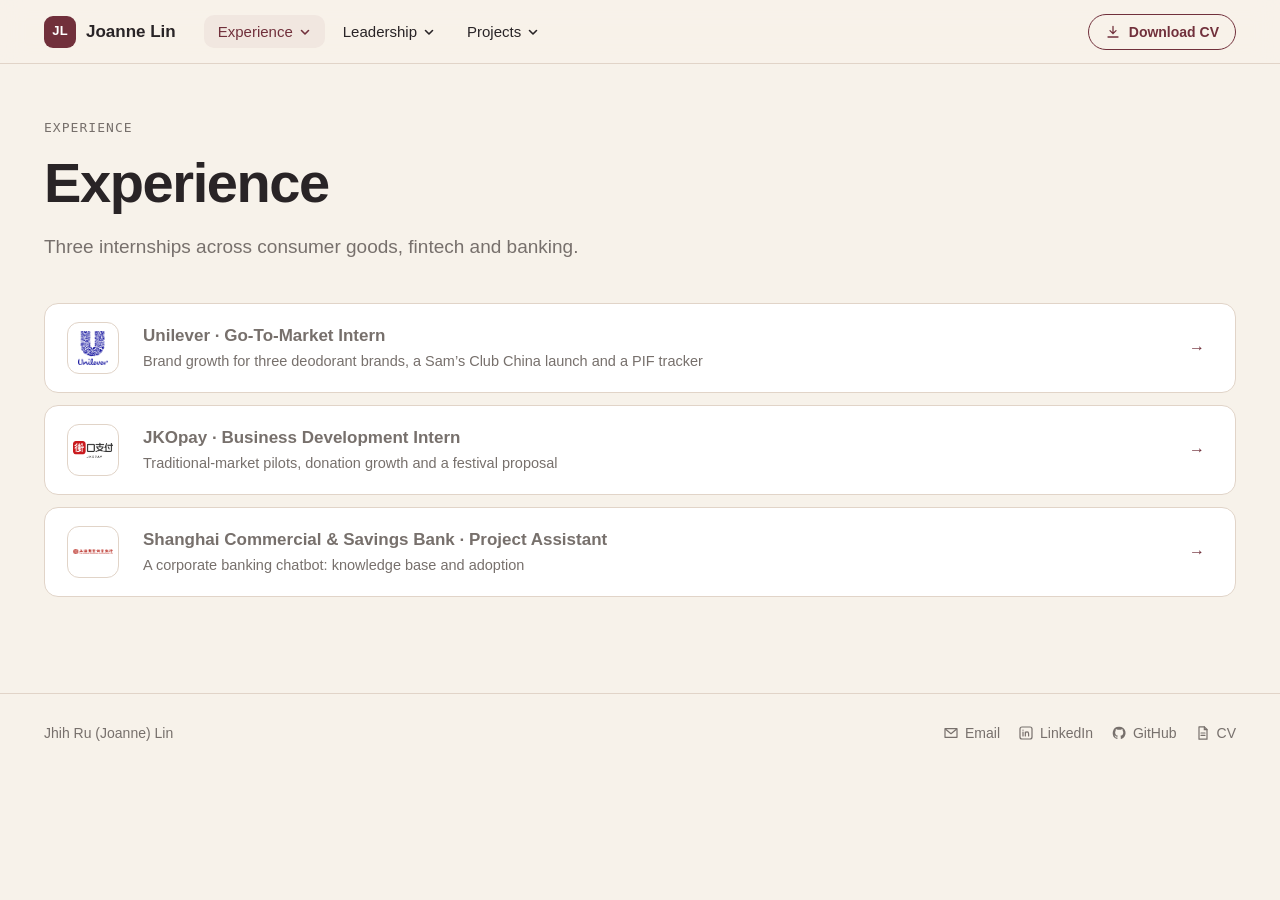
==== commit 3a0552e9: "Home: text from the new CV, contact icons, six-item work menu, aligned hero Also: larger degree line" ====
--- a/experience.html
+++ b/experience.html
@@ -2,11 +2,19 @@
 <html lang="en"><head><meta charset="UTF-8"><meta name="viewport" content="width=device-width,initial-scale=1">
 <title>Experience | Joanne Lin</title><meta name="description" content="Joanne Lin’s internships at Unilever, JKOpay and Shanghai Commercial &amp; Savings Bank.">
 <link rel="stylesheet" href="style.css"><script>document.documentElement.className="js"</script></head><body>
-<header class="nav"><div class="wrap"><a class="brand" href="index.html"><span class="brand-mark">JL</span>Joanne Lin</a><nav class="menu" aria-label="Main"><div class="menu-item"><button class="menu-btn" aria-haspopup="true" aria-expanded="false" aria-current="page">Experience<svg viewBox="0 0 12 12" aria-hidden="true"><path d="M2.5 4.5 6 8l3.5-3.5" fill="none" stroke="currentColor" stroke-width="1.6" stroke-linecap="round" stroke-linejoin="round"/></svg></button><div class="panel" role="menu"><a href="unilever.html"><span class="logo"><img src="images/unilever.png" alt=""></span><span><b>Unilever</b><small>Go-To-Market Intern · 2025–26</small></span></a><a href="jkopay.html"><span class="logo"><img src="images/jkopay.png" alt=""></span><span><b>JKOpay</b><small>Business Development Intern · 2024</small></span></a><a href="scsb.html"><span class="logo"><img src="images/scsb.png" alt=""></span><span><b>Shanghai Commercial &amp; Savings Bank</b><small>Project Assistant · 2023</small></span></a></div></div><div class="menu-item"><button class="menu-btn" aria-haspopup="true" aria-expanded="false">Leadership<svg viewBox="0 0 12 12" aria-hidden="true"><path d="M2.5 4.5 6 8l3.5-3.5" fill="none" stroke="currentColor" stroke-width="1.6" stroke-linecap="round" stroke-linejoin="round"/></svg></button><div class="panel" role="menu"><a href="leadership.html"><span class="logo"><img src="images/dac.png" alt=""></span><span><b>NTU Data Analytics Club</b><small>Marketing &amp; PR Director · 2025–26</small></span></a></div></div><div class="menu-item"><button class="menu-btn" aria-haspopup="true" aria-expanded="false">Projects<svg viewBox="0 0 12 12" aria-hidden="true"><path d="M2.5 4.5 6 8l3.5-3.5" fill="none" stroke="currentColor" stroke-width="1.6" stroke-linecap="round" stroke-linejoin="round"/></svg></button><div class="panel" role="menu"><a href="projects.html#showtime"><span class="logo"><img src="images/showtime.png" alt=""></span><span><b>Showtime Cinemas</b><small>Consumer analytics · 2025</small></span></a><a href="projects.html#loreal"><span class="logo"><img src="images/loreal.png" alt=""></span><span><b>L’Oréal Brandstorm</b><small>Team leader · Top 7 in Taiwan · 2023</small></span></a></div></div></nav><a class="btn nav-cta" href="cv.pdf">Download CV</a><button class="burger" aria-label="Menu" aria-expanded="false"><span></span><span></span><span></span></button></div></header>
+<svg width="0" height="0" style="position:absolute" aria-hidden="true">
+<symbol id="i-mail" viewBox="0 0 24 24"><path d="M3 5.5h18v13H3z" fill="none" stroke="currentColor" stroke-width="1.8" stroke-linejoin="round"/><path d="m3.5 6 8.5 7 8.5-7" fill="none" stroke="currentColor" stroke-width="1.8" stroke-linejoin="round"/></symbol>
+<symbol id="i-in" viewBox="0 0 24 24"><rect x="3" y="3" width="18" height="18" rx="3" fill="none" stroke="currentColor" stroke-width="1.8"/><path d="M7.5 10.5v6M7.5 7.6v.1M11 16.5v-6m0 2.6c0-1.6 1-2.7 2.5-2.7s2.4 1 2.4 2.7v3.4" fill="none" stroke="currentColor" stroke-width="1.8" stroke-linecap="round"/></symbol>
+<symbol id="i-gh" viewBox="0 0 24 24"><path d="M12 2.5a9.5 9.5 0 0 0-3 18.5c.5.1.6-.2.6-.5v-1.7c-2.6.6-3.2-1.2-3.2-1.2-.4-1.1-1-1.4-1-1.4-.9-.6.1-.6.1-.6 1 .1 1.5 1 1.5 1 .9 1.5 2.3 1.1 2.9.8.1-.6.3-1.1.6-1.3-2.1-.2-4.3-1-4.3-4.7 0-1 .4-1.9 1-2.6-.1-.2-.4-1.2.1-2.5 0 0 .8-.3 2.6 1a9 9 0 0 1 4.8 0c1.8-1.3 2.6-1 2.6-1 .5 1.3.2 2.3.1 2.5.6.7 1 1.6 1 2.6 0 3.7-2.2 4.5-4.3 4.7.3.3.6.9.6 1.8v2.6c0 .3.2.6.7.5A9.5 9.5 0 0 0 12 2.5z" fill="currentColor"/></symbol>
+<symbol id="i-cv" viewBox="0 0 24 24"><path d="M6 2.8h8l4 4v14.4H6z" fill="none" stroke="currentColor" stroke-width="1.8" stroke-linejoin="round"/><path d="M14 2.8v4h4M9 12h6M9 15.5h6" fill="none" stroke="currentColor" stroke-width="1.8" stroke-linecap="round"/></symbol>
+<symbol id="i-pin" viewBox="0 0 24 24"><path d="M12 21s-6.5-6.1-6.5-11a6.5 6.5 0 0 1 13 0c0 4.9-6.5 11-6.5 11z" fill="none" stroke="currentColor" stroke-width="1.8"/><circle cx="12" cy="10" r="2.3" fill="none" stroke="currentColor" stroke-width="1.8"/></symbol>
+<symbol id="i-dl" viewBox="0 0 24 24"><path d="M12 3.5v11m-4.5-4.5 4.5 4.5 4.5-4.5M4.5 19.5h15" fill="none" stroke="currentColor" stroke-width="1.9" stroke-linecap="round" stroke-linejoin="round"/></symbol>
+</svg>
+<header class="nav"><div class="wrap"><a class="brand" href="index.html"><span class="brand-mark">JL</span>Joanne Lin</a><nav class="menu" aria-label="Main"><div class="menu-item"><button class="menu-btn" aria-haspopup="true" aria-expanded="false" aria-current="page">Experience<svg viewBox="0 0 12 12" aria-hidden="true"><path d="M2.5 4.5 6 8l3.5-3.5" fill="none" stroke="currentColor" stroke-width="1.6" stroke-linecap="round" stroke-linejoin="round"/></svg></button><div class="panel" role="menu"><a href="unilever.html"><span class="logo"><img src="images/unilever.png" alt=""></span><span><b>Unilever</b><small>Go-To-Market Intern · 2025–26</small></span></a><a href="jkopay.html"><span class="logo"><img src="images/jkopay.png" alt=""></span><span><b>JKOpay</b><small>Business Development Intern · 2024</small></span></a><a href="scsb.html"><span class="logo"><img src="images/scsb.png" alt=""></span><span><b>Shanghai Commercial &amp; Savings Bank</b><small>Project Assistant · 2023</small></span></a></div></div><div class="menu-item"><button class="menu-btn" aria-haspopup="true" aria-expanded="false">Leadership<svg viewBox="0 0 12 12" aria-hidden="true"><path d="M2.5 4.5 6 8l3.5-3.5" fill="none" stroke="currentColor" stroke-width="1.6" stroke-linecap="round" stroke-linejoin="round"/></svg></button><div class="panel" role="menu"><a href="leadership.html"><span class="logo"><img src="images/dac.png" alt=""></span><span><b>NTU Data Analytics Club</b><small>Marketing &amp; PR Director · 2025–26</small></span></a></div></div><div class="menu-item"><button class="menu-btn" aria-haspopup="true" aria-expanded="false">Projects<svg viewBox="0 0 12 12" aria-hidden="true"><path d="M2.5 4.5 6 8l3.5-3.5" fill="none" stroke="currentColor" stroke-width="1.6" stroke-linecap="round" stroke-linejoin="round"/></svg></button><div class="panel" role="menu"><a href="projects.html#showtime"><span class="logo"><img src="images/showtime.png" alt=""></span><span><b>Showtime Cinemas</b><small>Consumer analytics · 2025</small></span></a><a href="projects.html#loreal"><span class="logo"><img src="images/loreal.png" alt=""></span><span><b>L’Oréal Brandstorm</b><small>Team leader · Top 7 in Taiwan · 2023</small></span></a></div></div></nav><a class="btn nav-cta" href="cv.pdf"><svg class="ic" aria-hidden="true"><use href="#i-dl"/></svg>Download CV</a><button class="burger" aria-label="Menu" aria-expanded="false"><span></span><span></span><span></span></button></div></header>
 <section class="head"><div class="wrap"><div class="crumb">Experience</div><div class="head-row"><div><h1>Experience</h1><p class="lead">Three internships across consumer goods, fintech and banking.</p></div></div></div></section><div class="wrap" style="padding-bottom:96px"><div class="pcards"><a class="pcard" href="unilever.html" style="grid-template-columns:64px 1fr 24px"><span class="lg" style="width:52px;height:52px;border-radius:12px;background:#fff;border:1px solid var(--line);display:grid;place-items:center"><img src="images/unilever.png" alt="" style="max-width:40px;max-height:34px"></span>
 <span style="display:block"><b style="display:block">Unilever · Go-To-Market Intern</b><span>Brand growth for three deodorant brands, a Sam’s Club China launch and a PIF tracker</span></span><i>→</i></a><a class="pcard" href="jkopay.html" style="grid-template-columns:64px 1fr 24px"><span class="lg" style="width:52px;height:52px;border-radius:12px;background:#fff;border:1px solid var(--line);display:grid;place-items:center"><img src="images/jkopay.png" alt="" style="max-width:40px;max-height:34px"></span>
 <span style="display:block"><b style="display:block">JKOpay · Business Development Intern</b><span>Traditional-market pilots, donation growth and a festival proposal</span></span><i>→</i></a><a class="pcard" href="scsb.html" style="grid-template-columns:64px 1fr 24px"><span class="lg" style="width:52px;height:52px;border-radius:12px;background:#fff;border:1px solid var(--line);display:grid;place-items:center"><img src="images/scsb.png" alt="" style="max-width:40px;max-height:34px"></span>
 <span style="display:block"><b style="display:block">Shanghai Commercial &amp; Savings Bank · Project Assistant</b><span>A corporate banking chatbot: knowledge base and adoption</span></span><i>→</i></a></div></div><script>(function(){var m={"#overview":"unilever.html","#unilever":"unilever.html","#jkopay":"jkopay.html","#scsb":"scsb.html"};var t=m[location.hash];if(t)location.replace(t);})();</script>
-<footer class="foot"><div class="wrap"><span>Jhih Ru (Joanne) Lin</span><span><a href="mailto:joannelin20011126@gmail.com">Email</a> · <a href="https://www.linkedin.com/in/joannelin1126/">LinkedIn</a> · <a href="https://github.com/joannelin1126">GitHub</a> · <a href="cv.pdf">CV</a></span></div></footer>
+<footer class="foot"><div class="wrap"><span>Jhih Ru (Joanne) Lin</span><span class="links"><a href="mailto:joannelin20011126@gmail.com" aria-label="Email"><svg class="ic" aria-hidden="true"><use href="#i-mail"/></svg><span>Email</span></a><a href="https://www.linkedin.com/in/joannelin1126/" aria-label="LinkedIn"><svg class="ic" aria-hidden="true"><use href="#i-in"/></svg><span>LinkedIn</span></a><a href="https://github.com/joannelin1126" aria-label="GitHub"><svg class="ic" aria-hidden="true"><use href="#i-gh"/></svg><span>GitHub</span></a><a href="cv.pdf" aria-label="CV"><svg class="ic" aria-hidden="true"><use href="#i-cv"/></svg><span>CV</span></a></span></div></footer>
 <script src="main.js"></script>
 </body></html>
--- a/style.css
+++ b/style.css
@@ -10,6 +10,9 @@
 * { box-sizing: border-box; }
 html { scroll-behavior: smooth; scroll-padding-top: calc(var(--nav) + 24px); }
 body { margin: 0; background: var(--bg); color: var(--ink); font: 16px/1.6 var(--sans); -webkit-font-smoothing: antialiased; }
+p, li, .steps span, .nlist span, .skill span { text-wrap: pretty; }
+h1, h2, h3, h4, .habit p, .callout, .claim b, .kpi span { text-wrap: balance; }
+.ic { width: 18px; height: 18px; flex: none; }
 img { max-width: 100%; display: block; }
 a { color: inherit; }
 h1, h2, h3, h4 { margin: 0; line-height: 1.2; letter-spacing: -0.01em; }
@@ -231,8 +234,9 @@
 .skill .proof { flex: none; min-width: 96px; text-align: center; background: var(--pink); border-radius: 10px; padding: 8px 10px; color: var(--wine); }
 .skill .proof strong { display: block; font-size: 19px; line-height: 1.2; }
 .skill .proof small { font-size: 11.5px; }
-.habit { display: flex; gap: 18px; align-items: center; background: var(--wine); color: #fff; border-radius: var(--r); padding: 20px 26px; font-size: 18px; font-weight: 650; }
-.habit em { font: 600 12px var(--mono); letter-spacing: .12em; text-transform: uppercase; color: var(--pink); font-style: normal; flex: none; }
+.habit { background: var(--wine); color: #fff; border-radius: var(--r); padding: 20px 26px; }
+.habit em { display: block; font: 600 12px var(--mono); letter-spacing: .12em; text-transform: uppercase; color: var(--pink); font-style: normal; margin-bottom: 6px; }
+.habit p { margin: 0; font-size: 19px; font-weight: 650; line-height: 1.45; }
 .role { font-size: 17px; color: var(--mute); margin-bottom: 20px; }
 
 /* segmented control (filters) */
@@ -246,8 +250,8 @@
 .donut::after { content: ""; width: 58%; height: 58%; background: var(--surface); border-radius: 50%; }
 
 /* home */
-.hero { display: grid; grid-template-columns: 220px 1fr; gap: 40px; align-items: center; padding: 64px 0 40px; }
-.hero img.photo { width: 220px; height: 220px; border-radius: 24px; object-fit: cover; }
+.hero { display: grid; grid-template-columns: 200px minmax(0, 1fr); gap: 40px; align-items: center; padding: 64px 24px 44px; }
+.hero img.photo { width: 200px; height: 200px; border-radius: 24px; object-fit: cover; }
 .hero h1 { font-size: clamp(36px, 5vw, 58px); font-weight: 650; letter-spacing: -0.025em; }
 .hero .tagline { font-size: 20px; color: var(--mute); margin: 12px 0 20px; max-width: 720px; }
 .hero .contact { display: flex; flex-wrap: wrap; gap: 10px 18px; margin-top: 18px; font-size: 14.5px; color: var(--mute); }
@@ -270,7 +274,24 @@
 
 .foot { border-top: 1px solid var(--line); padding: 28px 0 40px; color: var(--mute); font-size: 14px; }
 .foot .wrap { display: flex; flex-wrap: wrap; gap: 12px 24px; justify-content: space-between; }
-.foot a { text-decoration: none; } .foot a:hover { color: var(--wine); }
+.foot .links { display: flex; flex-wrap: wrap; gap: 6px 18px; }
+.foot a { text-decoration: none; display: inline-flex; align-items: center; gap: 6px; } .foot a:hover { color: var(--wine); }
+.foot .ic { width: 16px; height: 16px; }
+.btn .ic { width: 16px; height: 16px; }
+.contact-row { display: flex; flex-wrap: wrap; gap: 10px; margin-top: 20px; }
+.contact-row a, .contact-row span { display: inline-flex; align-items: center; gap: 8px; padding: 7px 14px; border-radius: 999px; background: var(--surface);
+  border: 1px solid var(--line); text-decoration: none; font-size: 14.5px; color: var(--ink); transition: border-color .15s, color .15s; }
+.contact-row a:hover { border-color: var(--wine); color: var(--wine); }
+.contact-row .ic { color: var(--wine); }
+.dd { position: relative; display: inline-block; }
+.dd .btn svg.chev { width: 12px; height: 12px; transition: transform .2s; }
+.dd:hover .btn svg.chev, .dd.open .btn svg.chev { transform: rotate(180deg); }
+.dd .panel { min-width: 360px; z-index: 40; }
+.dd:hover .panel, .dd.open .panel, .dd:focus-within .panel { opacity: 1; visibility: visible; transform: none; }
+.panel-g { font: 600 11px var(--mono); letter-spacing: .1em; text-transform: uppercase; color: var(--mute); padding: 10px 12px 4px; }
+.panel-g:first-child { padding-top: 4px; }
+.deg { display: block; font-size: 16.5px; font-weight: 600; color: var(--wine); margin-top: 3px; }
+.gpa { display: block; font-size: 14.5px; color: var(--mute); margin-top: 2px; }
 
 /* ---------- responsive ---------- */
 @media (max-width: 1080px) {
@@ -301,12 +322,13 @@
   .matrix .ax { display: none; }
   .hero { grid-template-columns: minmax(0, 1fr); gap: 24px; padding-top: 40px; }
   .hero img.photo { width: 140px; height: 140px; }
+  .dd .panel { min-width: 0; width: min(360px, calc(100vw - 40px)); }
   .sec { grid-template-columns: minmax(0, 1fr); gap: 16px; }
   .xp { grid-template-columns: 44px 1fr; }
   .xp .when { grid-column: 2; text-align: left; order: -1; }
   .flow { flex-direction: column; }
   .flow li, .flow li:first-child { clip-path: none; border-radius: 10px; padding: 12px 16px; }
-  .habit { flex-direction: column; align-items: flex-start; gap: 6px; font-size: 16.5px; }
+  .habit p { font-size: 17px; }
   .bar { --lw: 92px; font-size: 14px; }
 }
 @media (max-width: 520px) {
@@ -315,3 +337,4 @@
   .card { padding: 18px; }
   .kpi b { font-size: 26px; }
 }
+.role-line { font-size: 15.5px; font-weight: 600; color: var(--wine); margin-top: 2px; }
